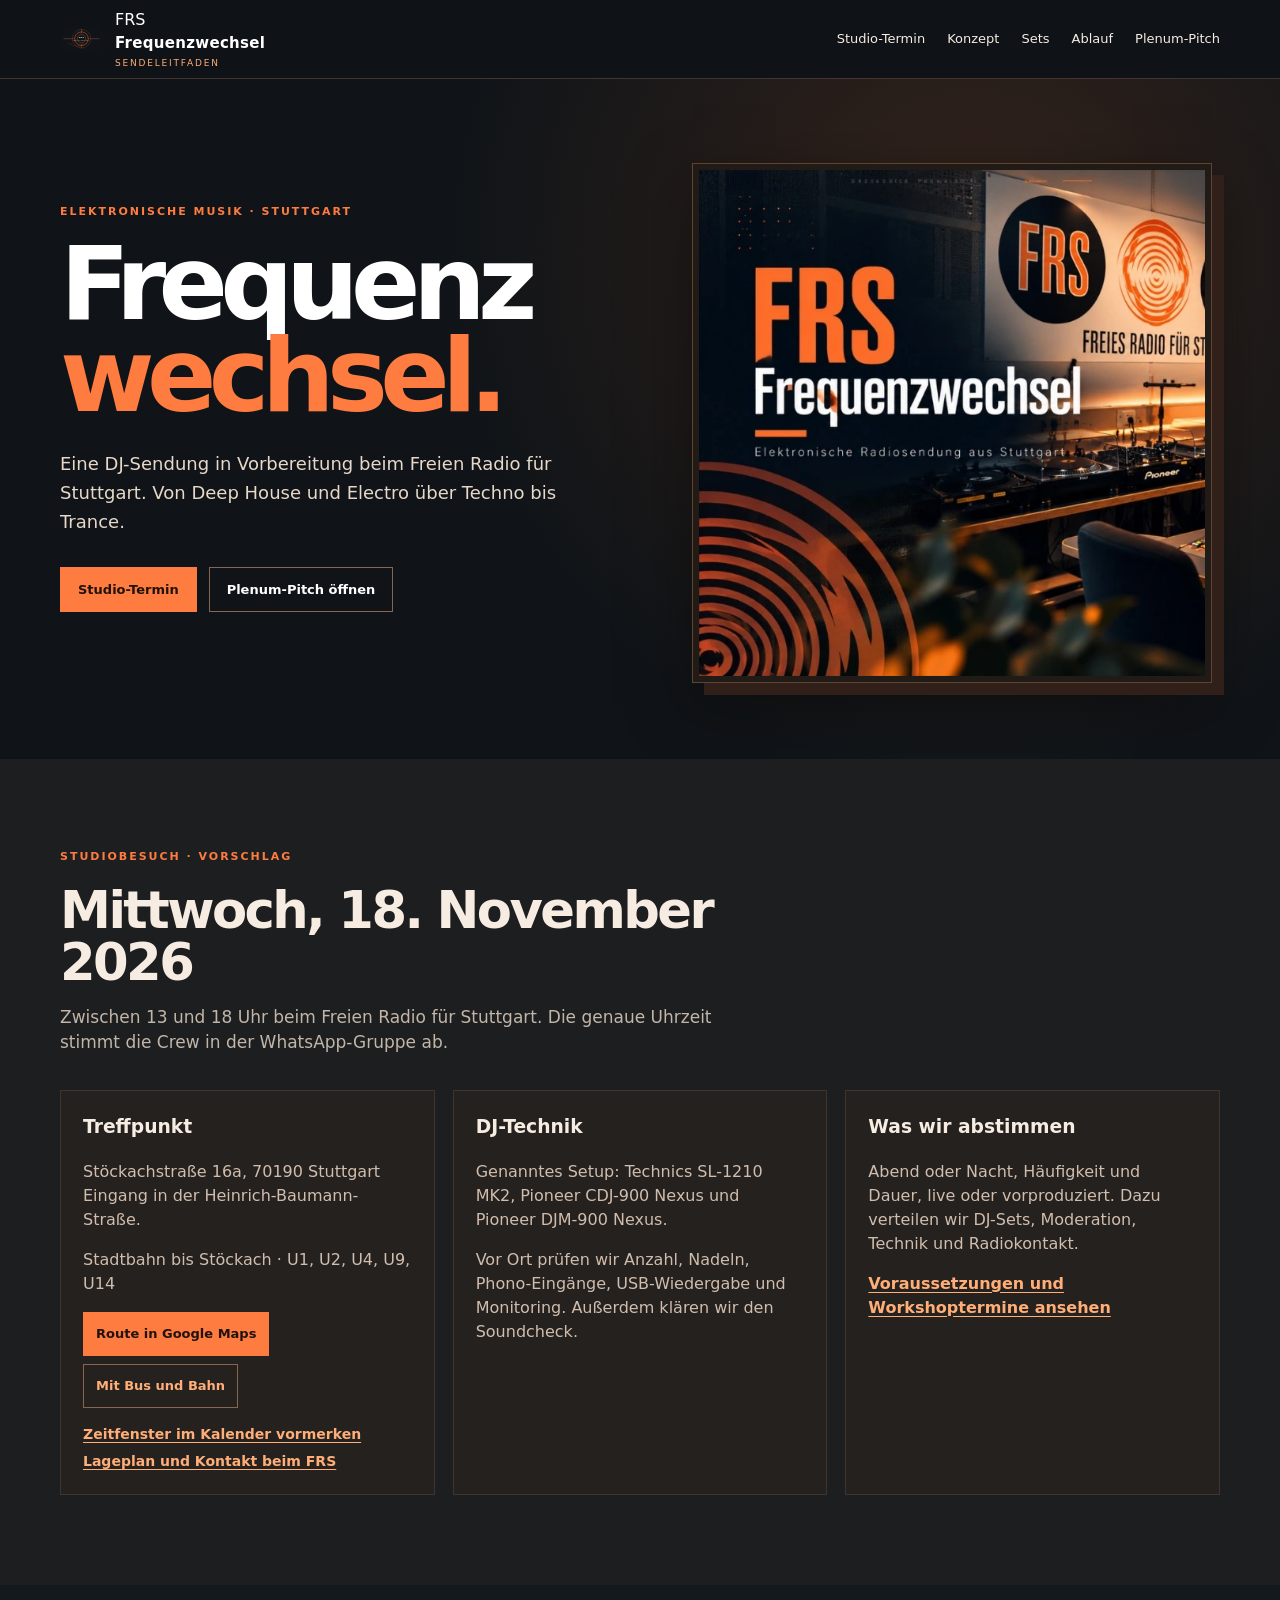
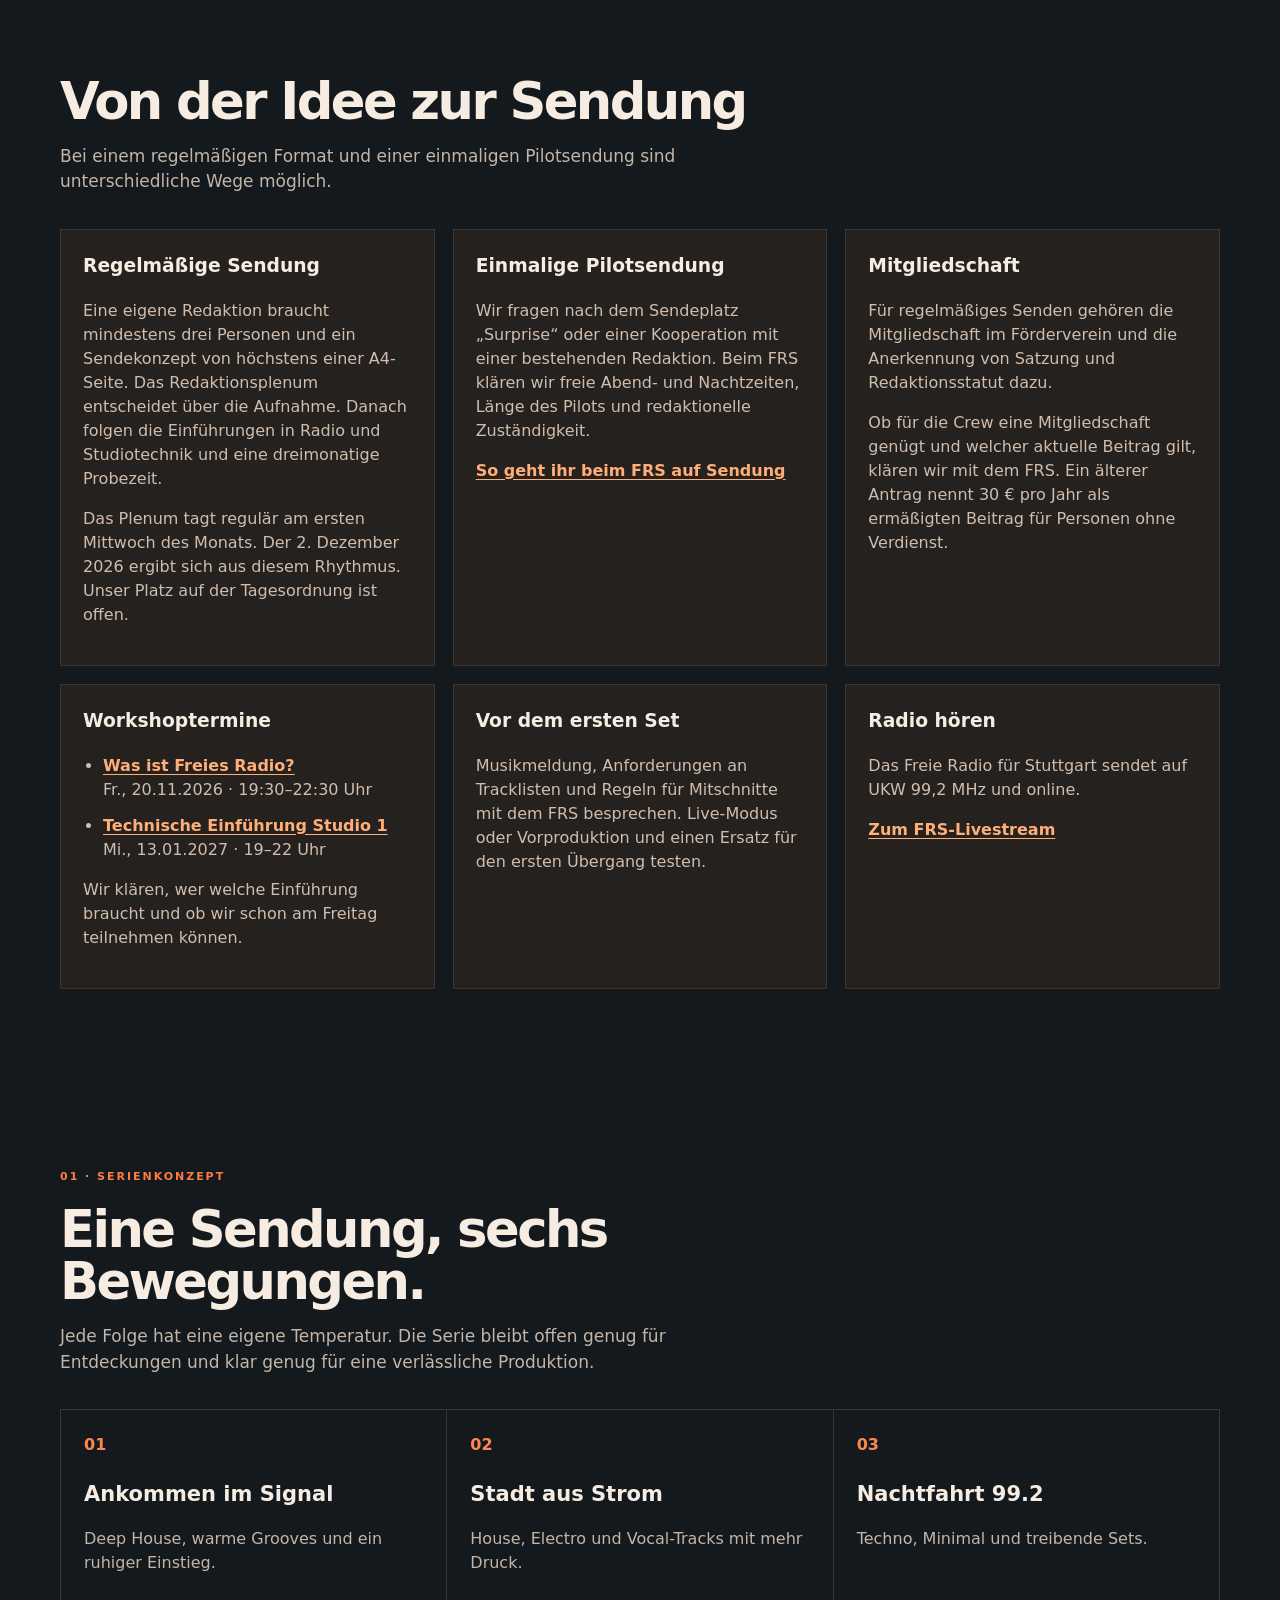
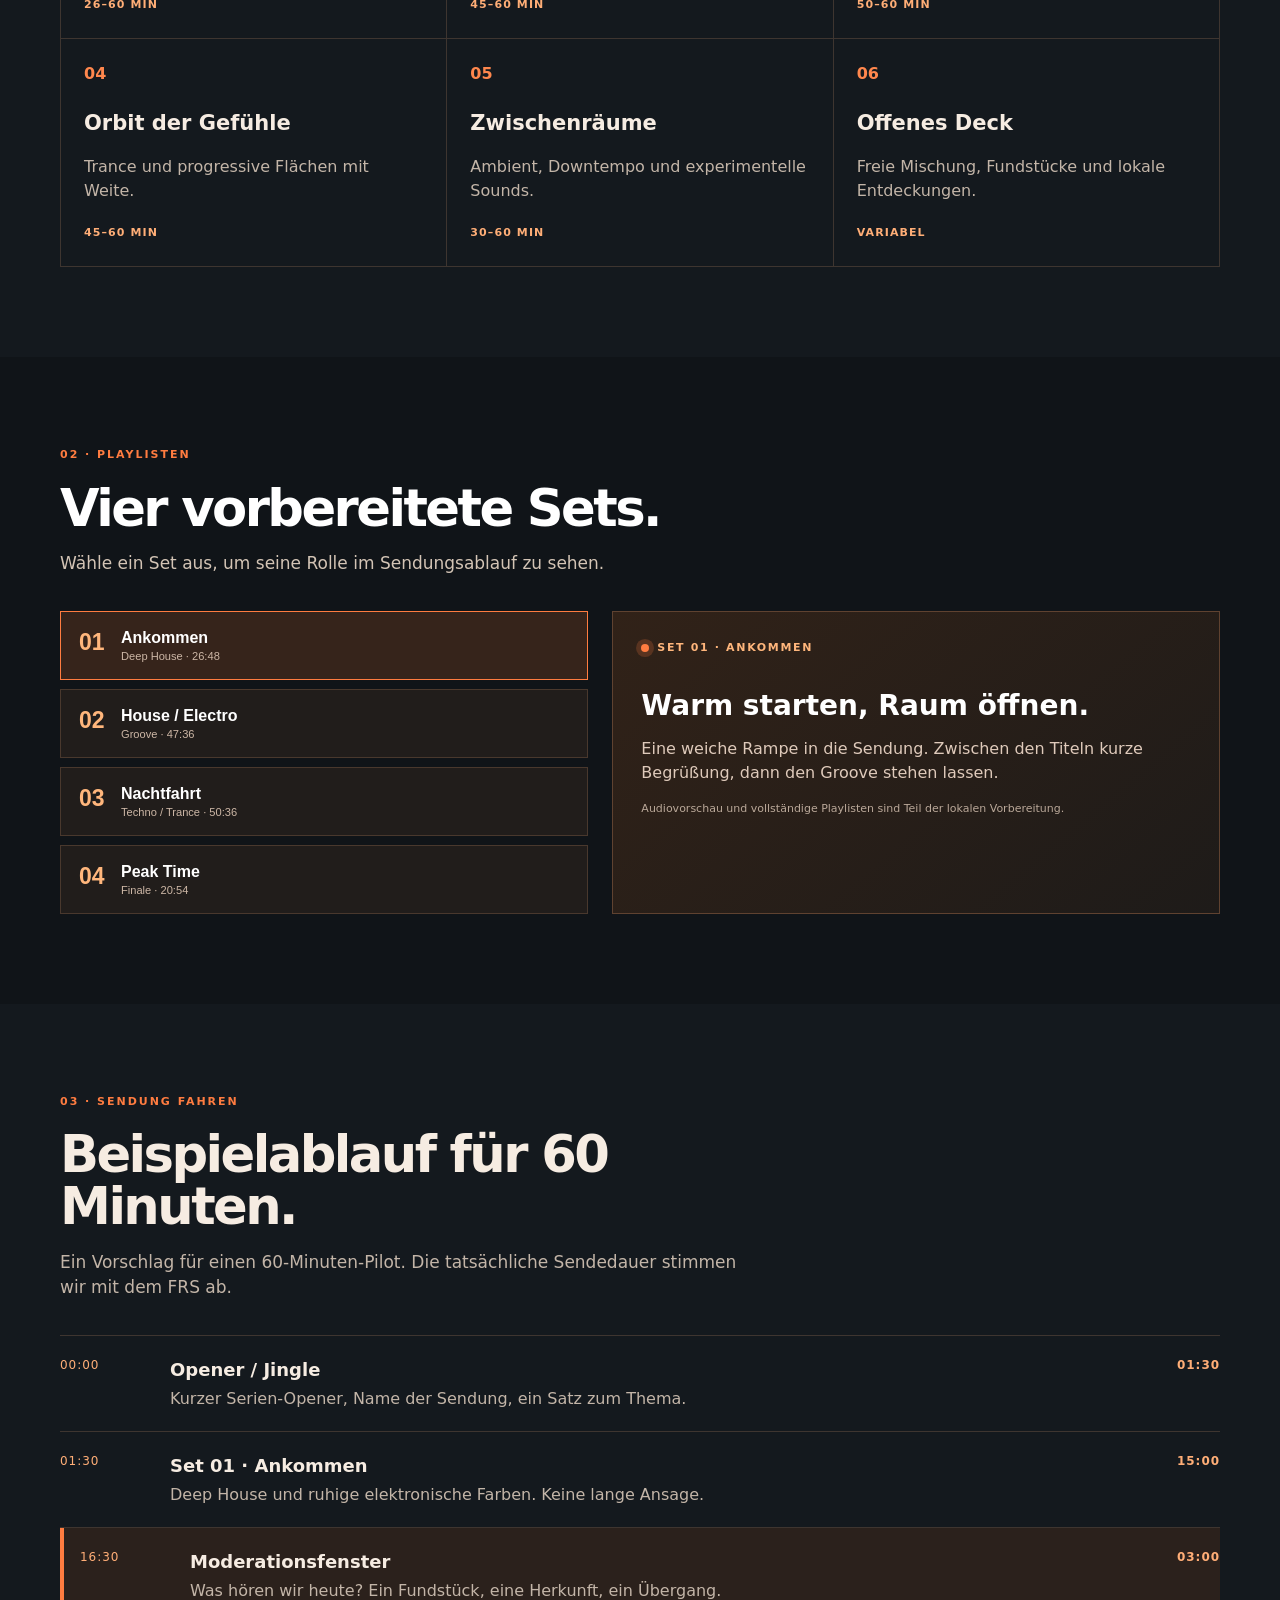
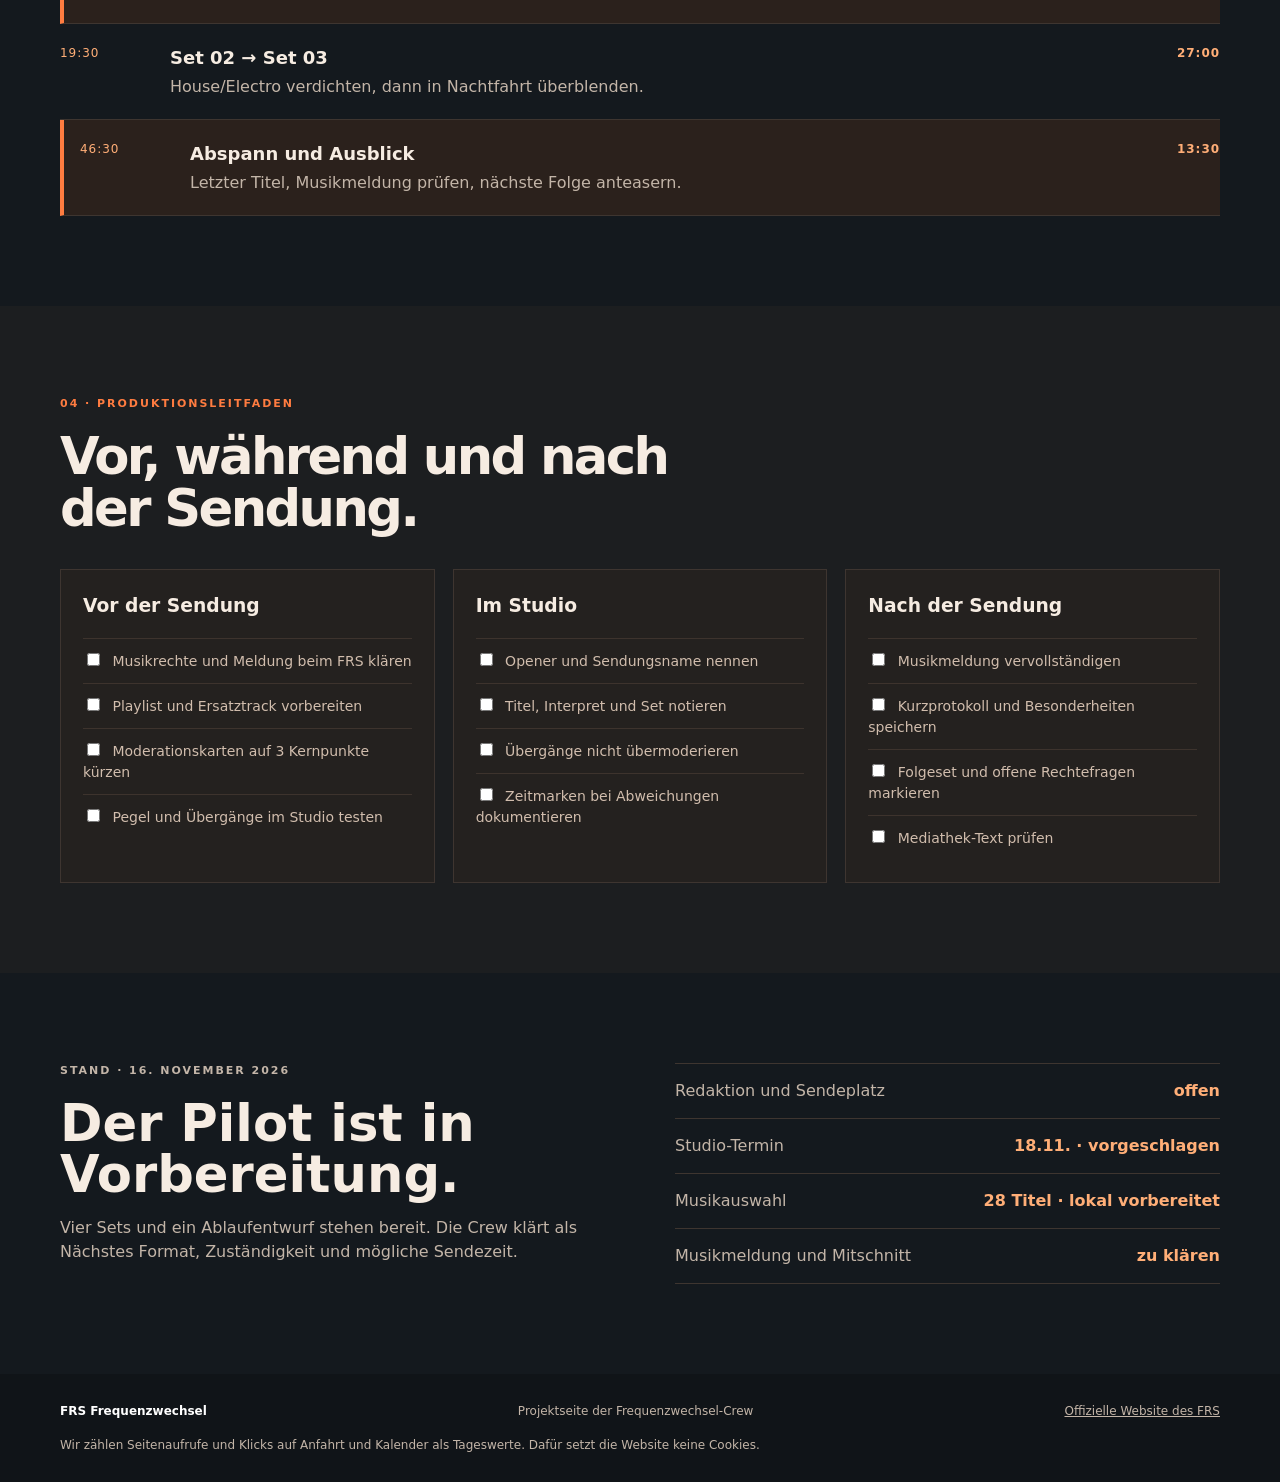
==== index.html @ fe0b6db8 "Add studio directions, calendar and aggregate reach measurement" ====
<!doctype html>
<html lang="de">
<head>
  <meta charset="utf-8"><meta name="viewport" content="width=device-width, initial-scale=1">
  <meta name="description" content="FRS Frequenzwechsel – Elektronische DJ-Sendung in Vorbereitung. Studio-Termin, Plenum-Pitch und Sendeleitfaden.">
  <meta property="og:type" content="website">
  <meta property="og:title" content="Frequenzwechsel · Elektronische Radiosendung aus Stuttgart">
  <meta property="og:description" content="Studiobesuch, DJ-Setup und Sendeidee beim Freien Radio für Stuttgart.">
  <meta property="og:image" content="https://donmassa84.github.io/frs-frequenzwechsel/assets/frequenzwechsel-cover.webp">
  <meta property="og:image:width" content="640">
  <meta property="og:image:height" content="640">
  <meta property="og:url" content="https://donmassa84.github.io/frs-frequenzwechsel/">
  <meta name="theme-color" content="#101418">
  <title>FRS Frequenzwechsel · Sendeleitfaden</title>
  <link rel="icon" href="assets/frequenzwechsel-mark.svg" type="image/svg+xml">
  <link rel="stylesheet" href="style.css">
</head>
<body>
<a class="skip" href="#main">Zum Inhalt springen</a>
<header class="top"><div class="shell nav"><a class="brand" href="#start"><img src="assets/frequenzwechsel-mark.svg" alt=""/><span>FRS <b>Frequenzwechsel</b><small>SENDELEITFADEN</small></span></a><button class="menu" aria-controls="links" aria-expanded="false">Menü ☰</button><nav id="links"><a href="#treffen">Studio-Termin</a><a href="#serie">Konzept</a><a href="#sets">Sets</a><a href="#ablauf">Ablauf</a><a href="plenum.html">Plenum-Pitch</a></nav></div></header>
<main id="main">
<section id="start" class="hero">
  <div class="shell hero-grid">
    <div>
      <p class="eyebrow">ELEKTRONISCHE MUSIK · STUTTGART</p>
      <h1>Frequenz<em>wechsel.</em></h1>
      <p class="lead">Eine DJ-Sendung in Vorbereitung beim Freien Radio für Stuttgart. Von Deep House und Electro über Techno bis Trance.</p>
      <div class="actions">
        <a class="button primary" href="#treffen">Studio-Termin</a>
        <a class="button" href="plenum.html">Plenum-Pitch öffnen</a>
      </div>
    </div>
    <div class="hero-art">
      <img src="assets/frequenzwechsel-cover.webp" width="640" height="640" fetchpriority="high" alt="Frequenzwechsel-Cover mit DJ-Pult im Radiostudio und orangefarbenen Schallplattenringen">
    </div>
  </div>
</section>

<section id="treffen" class="section tinted">
  <div class="shell">
    <div class="section-head">
      <p class="eyebrow">STUDIOBESUCH · VORSCHLAG</p>
      <h2>Mittwoch, 18. November 2026</h2>
      <p>Zwischen 13 und 18 Uhr beim Freien Radio für Stuttgart. Die genaue Uhrzeit stimmt die Crew in der WhatsApp-Gruppe ab.</p>
    </div>
    <div class="check-grid planning-grid">
      <article>
        <h3>Treffpunkt</h3>
        <p>Stöckachstraße 16a, 70190 Stuttgart<br>Eingang in der Heinrich-Baumann-Straße.</p>
        <p>Stadtbahn bis Stöckach · U1, U2, U4, U9, U14</p>
        <div class="route-actions">
          <a class="button" href="https://www.google.com/maps/dir/?api=1&amp;destination=Freies+Radio+f%C3%BCr+Stuttgart%2C+St%C3%B6ckachstra%C3%9Fe+16a%2C+70190+Stuttgart" rel="noreferrer" data-metric="maps_route">Route in Google Maps</a>
          <a class="button" href="https://www.google.com/maps/dir/?api=1&amp;destination=Freies+Radio+f%C3%BCr+Stuttgart%2C+St%C3%B6ckachstra%C3%9Fe+16a%2C+70190+Stuttgart&amp;travelmode=transit" rel="noreferrer" data-metric="maps_transit">Mit Bus und Bahn</a>
        </div>
        <ul class="visit-links">
          <li><a href="studiobesuch.ics" download data-metric="calendar">Zeitfenster im Kalender vormerken</a></li>
          <li><a href="https://www.freies-radio.de/kontakt">Lageplan und Kontakt beim FRS</a></li>
        </ul>
      </article>
      <article>
        <h3>DJ-Technik</h3>
        <p>Genanntes Setup: Technics SL-1210 MK2, Pioneer CDJ-900 Nexus und Pioneer DJM-900 Nexus.</p>
        <p>Vor Ort prüfen wir Anzahl, Nadeln, Phono-Eingänge, USB-Wiedergabe und Monitoring. Außerdem klären wir den Soundcheck.</p>
      </article>
      <article>
        <h3>Was wir abstimmen</h3>
        <p>Abend oder Nacht, Häufigkeit und Dauer, live oder vorproduziert. Dazu verteilen wir DJ-Sets, Moderation, Technik und Radiokontakt.</p>
        <a href="#radio">Voraussetzungen und Workshoptermine ansehen</a>
      </article>
    </div>
  </div>
</section>

<section id="radio" class="section">
  <div class="shell">
    <div class="section-head">
      <h2>Von der Idee zur Sendung</h2>
      <p>Bei einem regelmäßigen Format und einer einmaligen Pilotsendung sind unterschiedliche Wege möglich.</p>
    </div>
    <div class="check-grid planning-grid">
      <article>
        <h3>Regelmäßige Sendung</h3>
        <p>Eine eigene Redaktion braucht mindestens drei Personen und ein Sendekonzept von höchstens einer A4-Seite. Das Redaktionsplenum entscheidet über die Aufnahme. Danach folgen die Einführungen in Radio und Studiotechnik und eine dreimonatige Probezeit.</p>
        <p>Das Plenum tagt regulär am ersten Mittwoch des Monats. Der 2. Dezember 2026 ergibt sich aus diesem Rhythmus. Unser Platz auf der Tagesordnung ist offen.</p>
      </article>
      <article>
        <h3>Einmalige Pilotsendung</h3>
        <p>Wir fragen nach dem Sendeplatz „Surprise“ oder einer Kooperation mit einer bestehenden Redaktion. Beim FRS klären wir freie Abend- und Nachtzeiten, Länge des Pilots und redaktionelle Zuständigkeit.</p>
        <a href="https://www.freies-radio.de/auf-sendung-gehen">So geht ihr beim FRS auf Sendung</a>
      </article>
      <article>
        <h3>Mitgliedschaft</h3>
        <p>Für regelmäßiges Senden gehören die Mitgliedschaft im Förderverein und die Anerkennung von Satzung und Redaktionsstatut dazu.</p>
        <p>Ob für die Crew eine Mitgliedschaft genügt und welcher aktuelle Beitrag gilt, klären wir mit dem FRS. Ein älterer Antrag nennt 30 € pro Jahr als ermäßigten Beitrag für Personen ohne Verdienst.</p>
      </article>
    </div>
    <div class="check-grid planning-grid">
      <article>
        <h3>Workshoptermine</h3>
        <ul class="workshop-list">
          <li><a href="https://www.bz-bm.de/seminare/7249/">Was ist Freies Radio?</a><br>Fr., 20.11.2026 · 19:30–22:30 Uhr</li>
          <li><a href="https://www.bz-bm.de/seminare/7250/">Technische Einführung Studio 1</a><br>Mi., 13.01.2027 · 19–22 Uhr</li>
        </ul>
        <p>Wir klären, wer welche Einführung braucht und ob wir schon am Freitag teilnehmen können.</p>
      </article>
      <article>
        <h3>Vor dem ersten Set</h3>
        <p>Musikmeldung, Anforderungen an Tracklisten und Regeln für Mitschnitte mit dem FRS besprechen. Live-Modus oder Vorproduktion und einen Ersatz für den ersten Übergang testen.</p>
      </article>
      <article>
        <h3>Radio hören</h3>
        <p>Das Freie Radio für Stuttgart sendet auf UKW 99,2 MHz und online.</p>
        <a href="https://www.freies-radio.de/empfang">Zum FRS-Livestream</a>
      </article>
    </div>
  </div>
</section>

<section id="serie" class="section"><div class="shell"><div class="section-head"><p class="eyebrow">01 · SERIENKONZEPT</p><h2>Eine Sendung, sechs Bewegungen.</h2><p>Jede Folge hat eine eigene Temperatur. Die Serie bleibt offen genug für Entdeckungen und klar genug für eine verlässliche Produktion.</p></div><div class="episode-grid"><article><span>01</span><h3>Ankommen im Signal</h3><p>Deep House, warme Grooves und ein ruhiger Einstieg.</p><b>26–60 min</b></article><article><span>02</span><h3>Stadt aus Strom</h3><p>House, Electro und Vocal-Tracks mit mehr Druck.</p><b>45–60 min</b></article><article><span>03</span><h3>Nachtfahrt 99.2</h3><p>Techno, Minimal und treibende Sets.</p><b>50–60 min</b></article><article><span>04</span><h3>Orbit der Gefühle</h3><p>Trance und progressive Flächen mit Weite.</p><b>45–60 min</b></article><article><span>05</span><h3>Zwischenräume</h3><p>Ambient, Downtempo und experimentelle Sounds.</p><b>30–60 min</b></article><article><span>06</span><h3>Offenes Deck</h3><p>Freie Mischung, Fundstücke und lokale Entdeckungen.</p><b>variabel</b></article></div></div></section>
<section id="sets" class="section dark"><div class="shell"><div class="section-head"><p class="eyebrow">02 · PLAYLISTEN</p><h2>Vier vorbereitete Sets.</h2><p>Wähle ein Set aus, um seine Rolle im Sendungsablauf zu sehen.</p></div><div class="set-layout"><div class="set-list"><button class="set active" aria-pressed="true" data-set="set_01_ankommen.m3u"><span>01</span><strong>Ankommen</strong><small>Deep House · 26:48</small></button><button class="set" aria-pressed="false" data-set="set_02_house_electro.m3u"><span>02</span><strong>House / Electro</strong><small>Groove · 47:36</small></button><button class="set" aria-pressed="false" data-set="set_03_nachtfahrt.m3u"><span>03</span><strong>Nachtfahrt</strong><small>Techno / Trance · 50:36</small></button><button class="set" aria-pressed="false" data-set="set_04_peak_time.m3u"><span>04</span><strong>Peak Time</strong><small>Finale · 20:54</small></button></div><div class="player-card" aria-live="polite"><div class="now"><span class="pulse"></span><span id="set-label">SET 01 · ANKOMMEN</span></div><h3 id="player-title">Warm starten, Raum öffnen.</h3><p id="player-copy">Eine weiche Rampe in die Sendung. Zwischen den Titeln kurze Begrüßung, dann den Groove stehen lassen.</p><audio id="player" hidden controls preload="none" aria-label="Lokaler FRS Frequenzwechsel Audioplayer"></audio><p class="player-note">Audiovorschau und vollständige Playlisten sind Teil der lokalen Vorbereitung.</p></div></div></div></section>
<section id="ablauf" class="section"><div class="shell"><div class="section-head"><p class="eyebrow">03 · SENDUNG FAHREN</p><h2>Beispielablauf für 60 Minuten.</h2><p>Ein Vorschlag für einen 60-Minuten-Pilot. Die tatsächliche Sendedauer stimmen wir mit dem FRS ab.</p></div><div class="rundown"><div class="run-row"><span>00:00</span><div><b>Opener / Jingle</b><p>Kurzer Serien-Opener, Name der Sendung, ein Satz zum Thema.</p></div><strong>01:30</strong></div><div class="run-row"><span>01:30</span><div><b>Set 01 · Ankommen</b><p>Deep House und ruhige elektronische Farben. Keine lange Ansage.</p></div><strong>15:00</strong></div><div class="run-row accent"><span>16:30</span><div><b>Moderationsfenster</b><p>Was hören wir heute? Ein Fundstück, eine Herkunft, ein Übergang.</p></div><strong>03:00</strong></div><div class="run-row"><span>19:30</span><div><b>Set 02 → Set 03</b><p>House/Electro verdichten, dann in Nachtfahrt überblenden.</p></div><strong>27:00</strong></div><div class="run-row accent"><span>46:30</span><div><b>Abspann und Ausblick</b><p>Letzter Titel, Musikmeldung prüfen, nächste Folge anteasern.</p></div><strong>13:30</strong></div></div></div></section>
<section id="produktion" class="section tinted"><div class="shell"><div class="section-head"><p class="eyebrow">04 · PRODUKTIONSLEITFADEN</p><h2>Vor, während und nach der Sendung.</h2></div><div class="check-grid"><article><h3>Vor der Sendung</h3><label><input type="checkbox"> Musikrechte und Meldung beim FRS klären</label><label><input type="checkbox"> Playlist und Ersatztrack vorbereiten</label><label><input type="checkbox"> Moderationskarten auf 3 Kernpunkte kürzen</label><label><input type="checkbox"> Pegel und Übergänge im Studio testen</label></article><article><h3>Im Studio</h3><label><input type="checkbox"> Opener und Sendungsname nennen</label><label><input type="checkbox"> Titel, Interpret und Set notieren</label><label><input type="checkbox"> Übergänge nicht übermoderieren</label><label><input type="checkbox"> Zeitmarken bei Abweichungen dokumentieren</label></article><article><h3>Nach der Sendung</h3><label><input type="checkbox"> Musikmeldung vervollständigen</label><label><input type="checkbox"> Kurzprotokoll und Besonderheiten speichern</label><label><input type="checkbox"> Folgeset und offene Rechtefragen markieren</label><label><input type="checkbox"> Mediathek-Text prüfen</label></article></div></div></section>
<section id="status" class="section">
  <div class="shell status">
    <div><p class="eyebrow">STAND · 16. NOVEMBER 2026</p><h2>Der Pilot ist in Vorbereitung.</h2><p>Vier Sets und ein Ablaufentwurf stehen bereit. Die Crew klärt als Nächstes Format, Zuständigkeit und mögliche Sendezeit.</p></div>
    <dl>
      <div><dt>Redaktion und Sendeplatz</dt><dd>offen</dd></div>
      <div><dt>Studio-Termin</dt><dd>18.11. · vorgeschlagen</dd></div>
      <div><dt>Musikauswahl</dt><dd>28 Titel · lokal vorbereitet</dd></div>
      <div><dt>Musikmeldung und Mitschnitt</dt><dd>zu klären</dd></div>
    </dl>
  </div>
</section>
</main><footer><div class="shell"><strong>FRS Frequenzwechsel</strong><span>Projektseite der Frequenzwechsel-Crew</span><span><a href="https://www.freies-radio.de/">Offizielle Website des FRS</a></span></div><div class="shell reach-note"><p>Wir zählen Seitenaufrufe und Klicks auf Anfahrt und Kalender als Tageswerte. Dafür setzt die Website keine Cookies.</p></div></footer>
<script src="app.js"></script>
<script src="metrics.js" data-view="view_home" defer></script>
</body></html>
---- style.css ----
:root{--ink:#f6ece2;--paper:#14191e;--black:#101418;--card:#24211f;--muted:#c3b5a8;--orange:#ff7c40;--gold:#ffb67c;--ember:#ff874d;--copper:#ffae77;--line:#3e3530;font-family:Inter,ui-sans-serif,system-ui,-apple-system,"Segoe UI",sans-serif;color:var(--ink);background:var(--paper)}*{box-sizing:border-box}html{scroll-behavior:smooth}body{margin:0;background:var(--paper);line-height:1.5}.shell{width:min(1160px,calc(100% - 40px));margin:auto}.skip{position:absolute;left:-9999px}.skip:focus{left:12px;top:12px;background:var(--gold);color:var(--black);padding:8px;z-index:10}.top{position:sticky;top:0;z-index:5;background:rgba(16,20,24,.97);border-bottom:1px solid #41352d;color:#fff}.nav{height:78px;display:flex;align-items:center;justify-content:space-between;gap:22px}.brand{display:flex;align-items:center;gap:12px;color:#fff;text-decoration:none}.brand img{width:43px;height:43px;border-radius:50%}.brand b{display:block;font-size:15px;letter-spacing:.02em}.brand small{display:block;color:#ffae77;font-size:9px;letter-spacing:.2em;margin-top:2px}.nav nav{display:flex;gap:22px}.nav nav a{color:#f6ece2;text-decoration:none;font-size:13px}.nav nav a:hover{color:var(--gold)}.menu{display:none;background:none;color:#fff;border:1px solid #7b5b48;padding:8px}.hero{background:radial-gradient(circle at 76% 25%,#34231b 0,#101418 48%,#101418 100%);color:#fff;padding:84px 0 76px;overflow:hidden}.hero-grid{display:grid;grid-template-columns:1fr minmax(0, .95fr);gap:clamp(32px, 6vw, 76px);align-items:center}.eyebrow{font-size:11px;letter-spacing:.18em;font-weight:750;color:var(--orange);margin:0 0 18px}.hero h1{font-size:clamp(3.1rem,8vw,7rem);line-height:.9;letter-spacing:-.075em;margin:0 0 28px}.hero h1 em{display:block;font-style:normal;color:var(--orange)}.lead{font-size:18px;line-height:1.6;color:#e7d8c9;max-width:580px}.actions{display:flex;gap:12px;flex-wrap:wrap;margin:30px 0}.button{display:inline-block;padding:12px 17px;border:1px solid #876550;color:#fff;text-decoration:none;font-weight:700;font-size:13px}.button.primary{background:var(--orange);border-color:var(--orange);color:#21120b}.button:hover{border-color:var(--gold)}.signal-line{display:flex;align-items:center;gap:5px;margin-top:40px}.signal-line span{display:block;width:5px;border-radius:4px;background:var(--ember)}.signal-line span:nth-child(1){height:10px}.signal-line span:nth-child(2){height:22px}.signal-line span:nth-child(3){height:42px;background:var(--gold)}.signal-line span:nth-child(4){height:26px}.signal-line span:nth-child(5){height:14px}.hero-art{width:min(100%, 520px);background:#211b18;border:1px solid #62432e;padding:6px;box-shadow:12px 12px 0 #302019,0 22px 55px #09070580}.hero-art img{display:block;width:100%;height:auto}.art-caption{display:flex;justify-content:space-between;gap:12px;padding:14px 4px 0;color:#e8c5ad;font-size:11px}.art-caption strong{color:var(--gold);letter-spacing:.12em}.section{padding:90px 0}.section.dark{background:var(--black);color:#fff}.section.tinted{background:#1c1e20}.section-head{max-width:700px;margin-bottom:34px}.section-head h2{font-size:clamp(2rem,4vw,3.8rem);line-height:1.02;letter-spacing:-.05em;margin:0 0 15px}.section-head>p:last-child{color:var(--muted);font-size:17px}.dark .section-head>p:last-child{color:#d3c4b5}.episode-grid{display:grid;grid-template-columns:repeat(3,1fr);gap:1px;background:var(--line);border:1px solid var(--line)}.episode-grid article{background:var(--paper);padding:23px;min-height:190px}.episode-grid span{color:var(--ember);font-weight:800}.episode-grid h3{font-size:21px;margin:22px 0 8px}.episode-grid p{color:var(--muted);min-height:48px}.episode-grid b{font-size:11px;color:var(--copper);letter-spacing:.1em;text-transform:uppercase}.set-layout{display:grid;grid-template-columns:1fr 1.15fr;gap:24px}.set-list{display:grid;gap:9px}.set{display:grid;grid-template-columns:42px 1fr;grid-template-rows:auto auto;text-align:left;background:#211d1b;color:#fff;border:1px solid #49382d;padding:17px 18px;cursor:pointer}.set span{grid-row:1/3;font-size:23px;color:var(--gold);font-weight:800}.set strong{font-size:16px}.set small{color:#cdb7a6;margin-top:3px}.set:hover,.set.active{border-color:var(--orange);background:#36241b}.player-card{border:1px solid #5f4230;background:linear-gradient(140deg,#312218,#1e1b19);padding:28px;min-height:290px}.now{display:flex;align-items:center;gap:8px;color:var(--gold);font-size:11px;letter-spacing:.15em;font-weight:800}.pulse{width:8px;height:8px;border-radius:50%;background:var(--orange);box-shadow:0 0 0 5px #ff7c4033}.player-card h3{font-size:28px;line-height:1.08;margin:35px 0 10px}.player-card p{color:#dfcabb}.player-card audio{width:100%;margin:18px 0 5px}.player-note{font-size:11px!important;color:#baa899!important}.rundown{border-top:1px solid var(--line)}.run-row{display:grid;grid-template-columns:90px 1fr 80px;gap:20px;padding:20px 0;border-bottom:1px solid var(--line);align-items:start}.run-row>span,.run-row>strong{color:var(--copper);font-size:12px;letter-spacing:.08em}.run-row>strong{text-align:right}.run-row b{font-size:18px}.run-row p{margin:4px 0 0;color:var(--muted)}.run-row.accent{border-left:4px solid var(--orange);padding-left:16px;background:#2b211c}.check-grid{display:grid;grid-template-columns:repeat(3,1fr);gap:18px}.check-grid article{background:var(--card);border:1px solid var(--line);padding:22px}.check-grid h3{margin-top:0}.check-grid label{display:block;padding:11px 0;border-top:1px solid #3d332d;color:#d1bdad;font-size:14px}.check-grid input{accent-color:var(--ember);margin-right:8px}.status{display:grid;grid-template-columns:1fr 1fr;gap:70px}.status h2{font-size:clamp(2rem,4vw,3.5rem);line-height:1;margin:0 0 15px}.status p{color:var(--muted);max-width:560px}.status dl{margin:0;border-top:1px solid var(--line)}.status dl div{display:flex;justify-content:space-between;padding:15px 0;border-bottom:1px solid var(--line)}.status dt{color:var(--muted)}.status dd{margin:0;color:var(--copper);font-weight:750}footer{background:#101418;color:#c3b5a8;padding:28px 0;font-size:12px}footer .shell{display:flex;flex-wrap:wrap;gap:24px;justify-content:space-between}footer strong{color:#fff}@media(max-width:800px){.nav nav{display:none}.menu{display:block}.nav nav.open{display:flex;position:absolute;left:20px;right:20px;top:78px;background:#101418;padding:18px;flex-direction:column}.hero-grid,.set-layout,.status{grid-template-columns:1fr;gap:38px}.episode-grid,.check-grid{grid-template-columns:1fr 1fr}.hero{padding-top:58px}.hero-art{max-width:600px}.section{padding:62px 0}}@media(max-width:520px){.shell{width:min(100% - 28px,1160px)}.episode-grid,.check-grid{grid-template-columns:1fr}.run-row{grid-template-columns:62px 1fr 50px;gap:10px}.hero h1{font-size:clamp(3.1rem,12.5vw,4.2rem)}.art-caption{display:block}.art-caption span{display:block;margin-top:5px}}

section[id]{scroll-margin-top:78px}
.planning-grid + .planning-grid{margin-top:18px}
.planning-grid p,.workshop-list{color:#d1bdad}
.planning-grid a{color:var(--copper);font-weight:700;text-underline-offset:.2em}
.workshop-list{display:grid;gap:12px;padding-left:20px}
footer a{color:inherit}
.set:focus-visible,.menu:focus-visible,a:focus-visible{outline:2px solid var(--orange);outline-offset:3px}

.route-actions{display:flex;flex-wrap:wrap;gap:8px;margin:16px 0}
.route-actions .button{display:inline-flex;align-items:center;min-height:44px;padding:9px 12px;text-decoration:none}
.route-actions .button:first-child{background:var(--orange);border-color:var(--orange);color:#21120b}
.route-actions .button:hover{text-decoration:underline}
.visit-links{display:grid;gap:6px;margin:14px 0 0;padding:0;list-style:none;font-size:.875rem}
.reach-note p{margin:16px 0 0;color:var(--muted)}
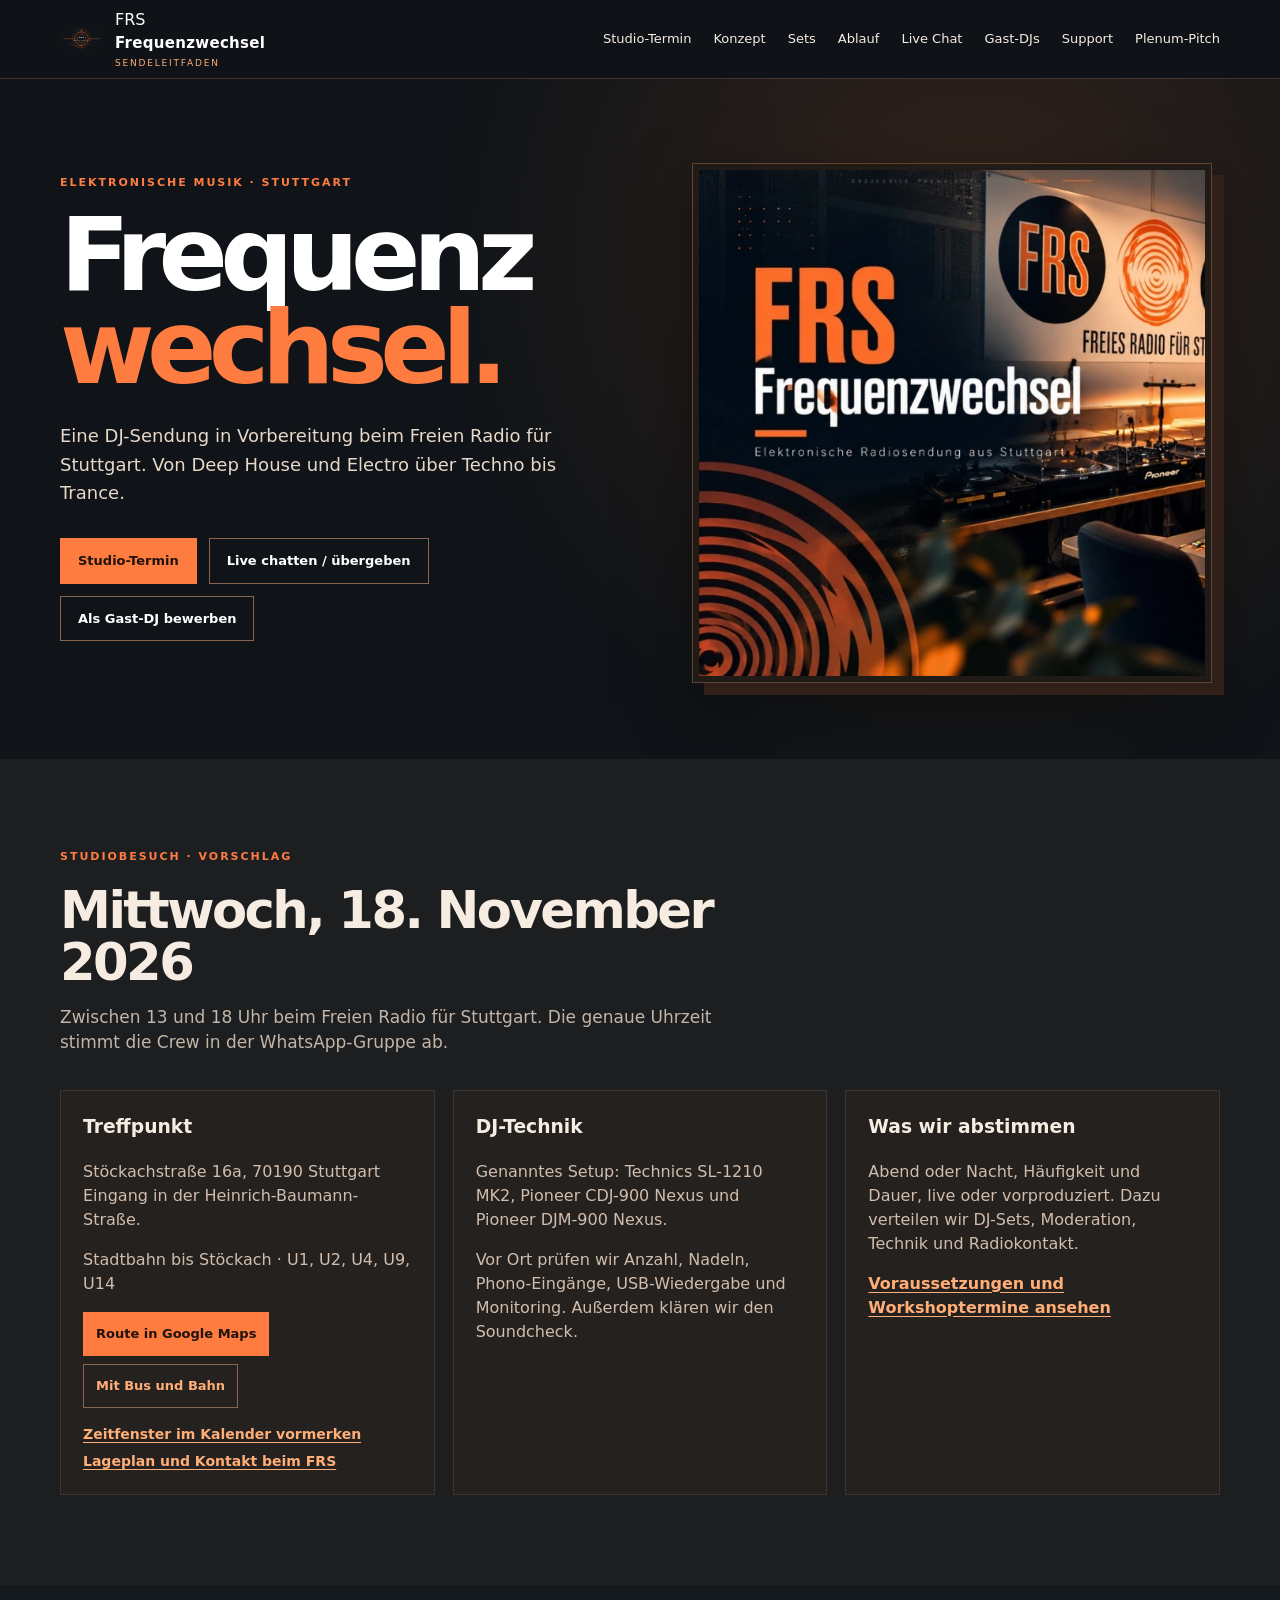
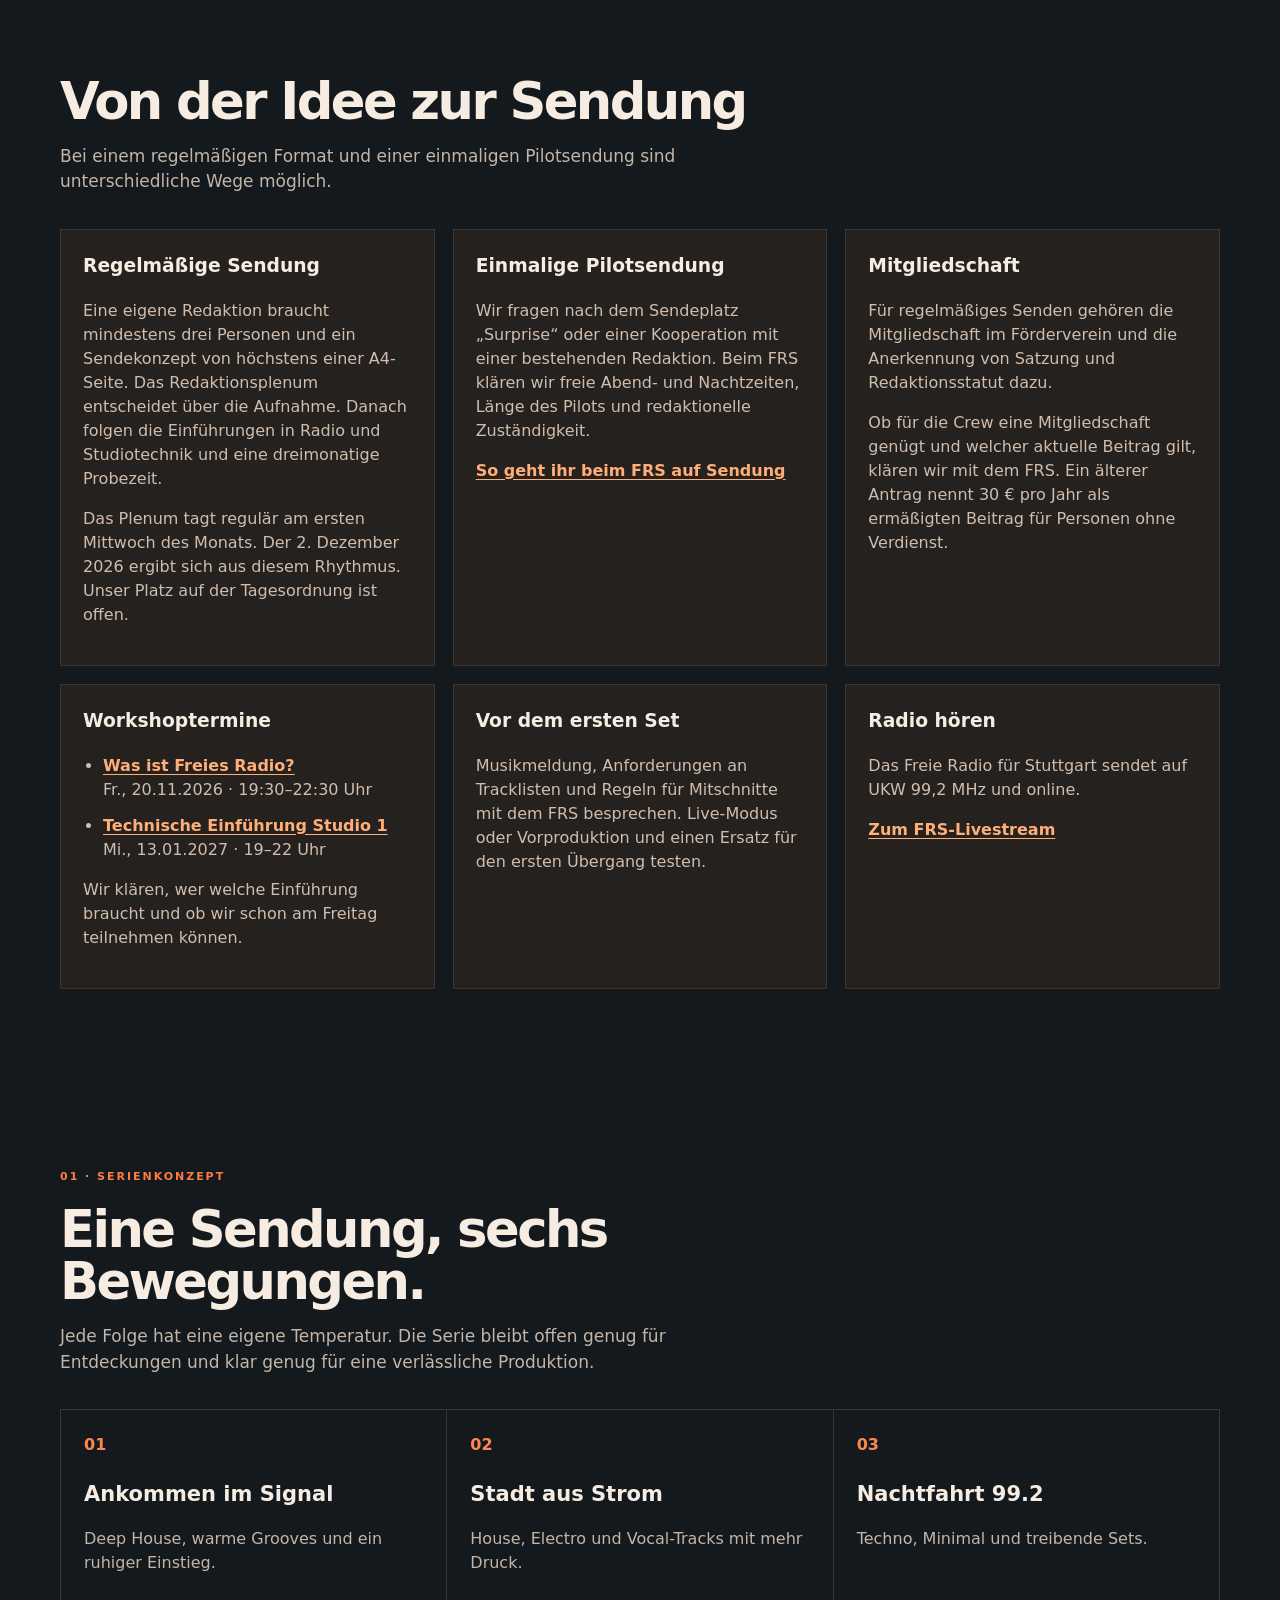
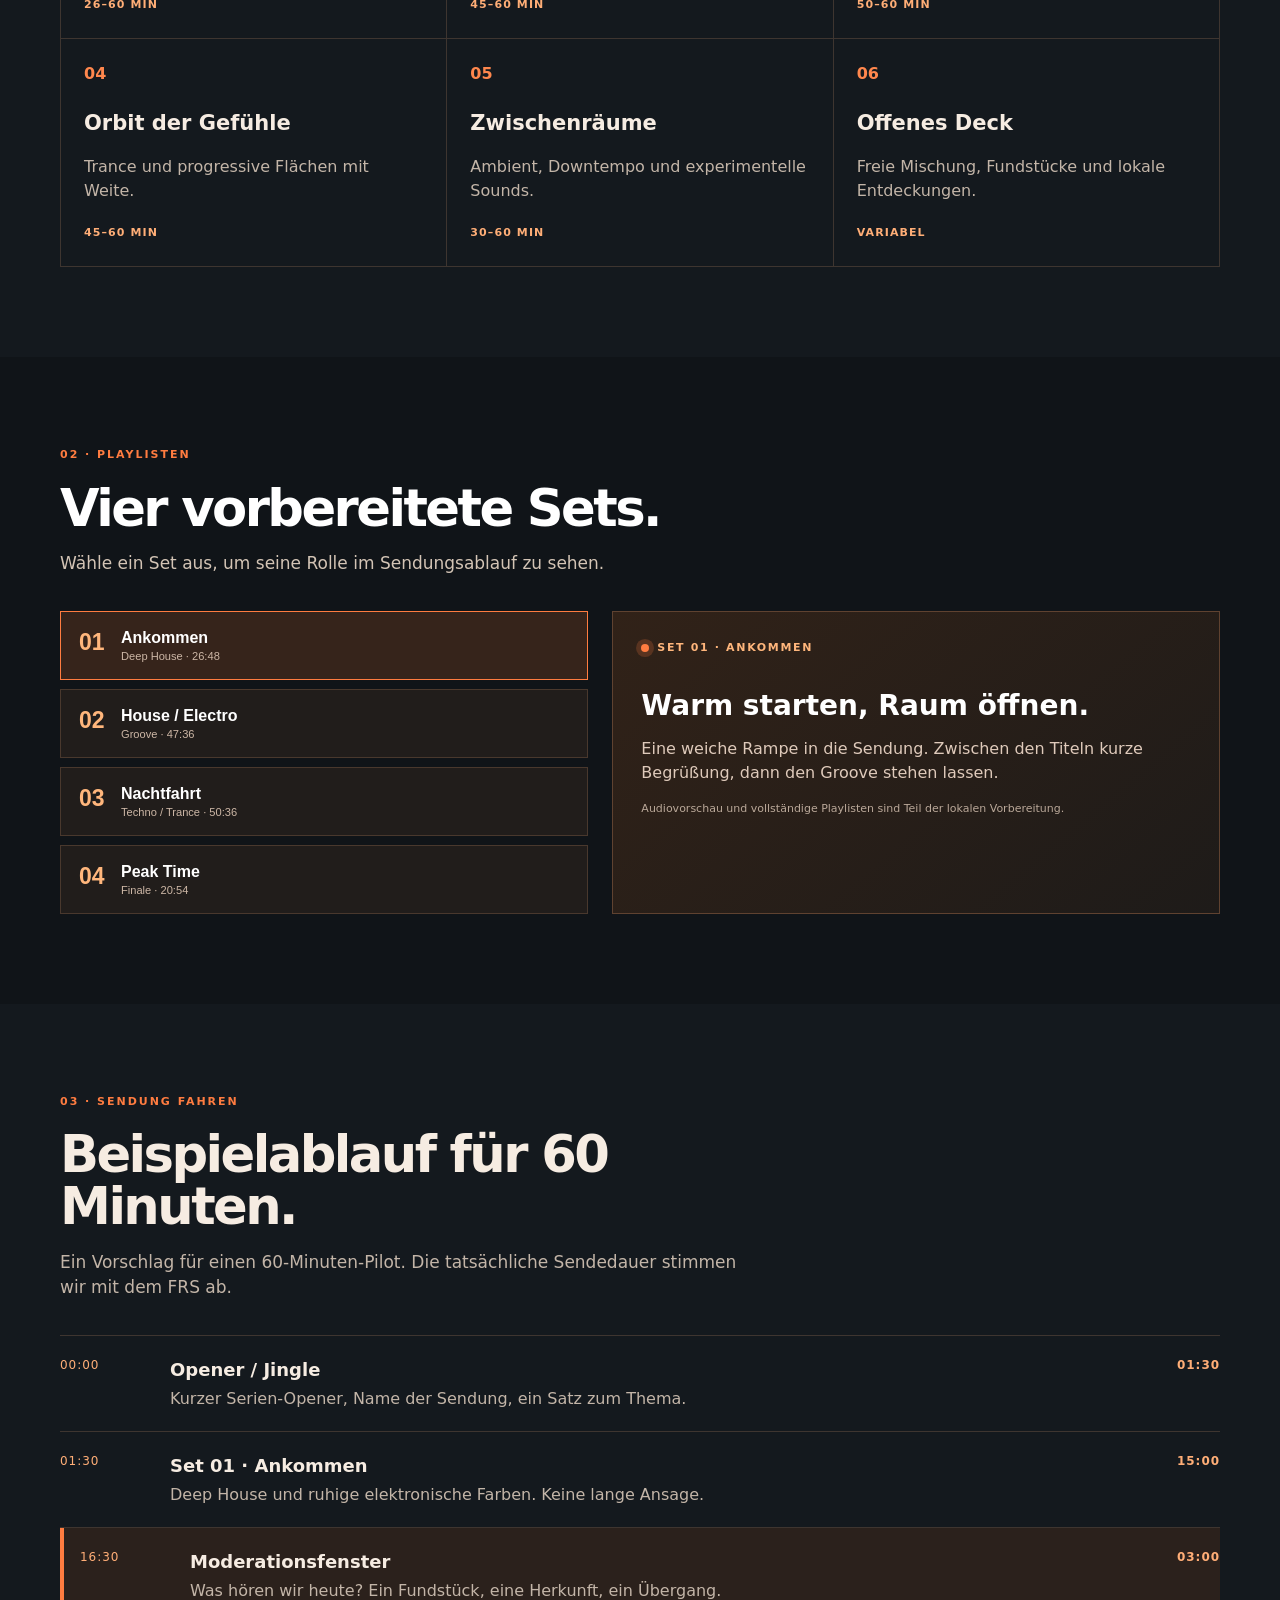
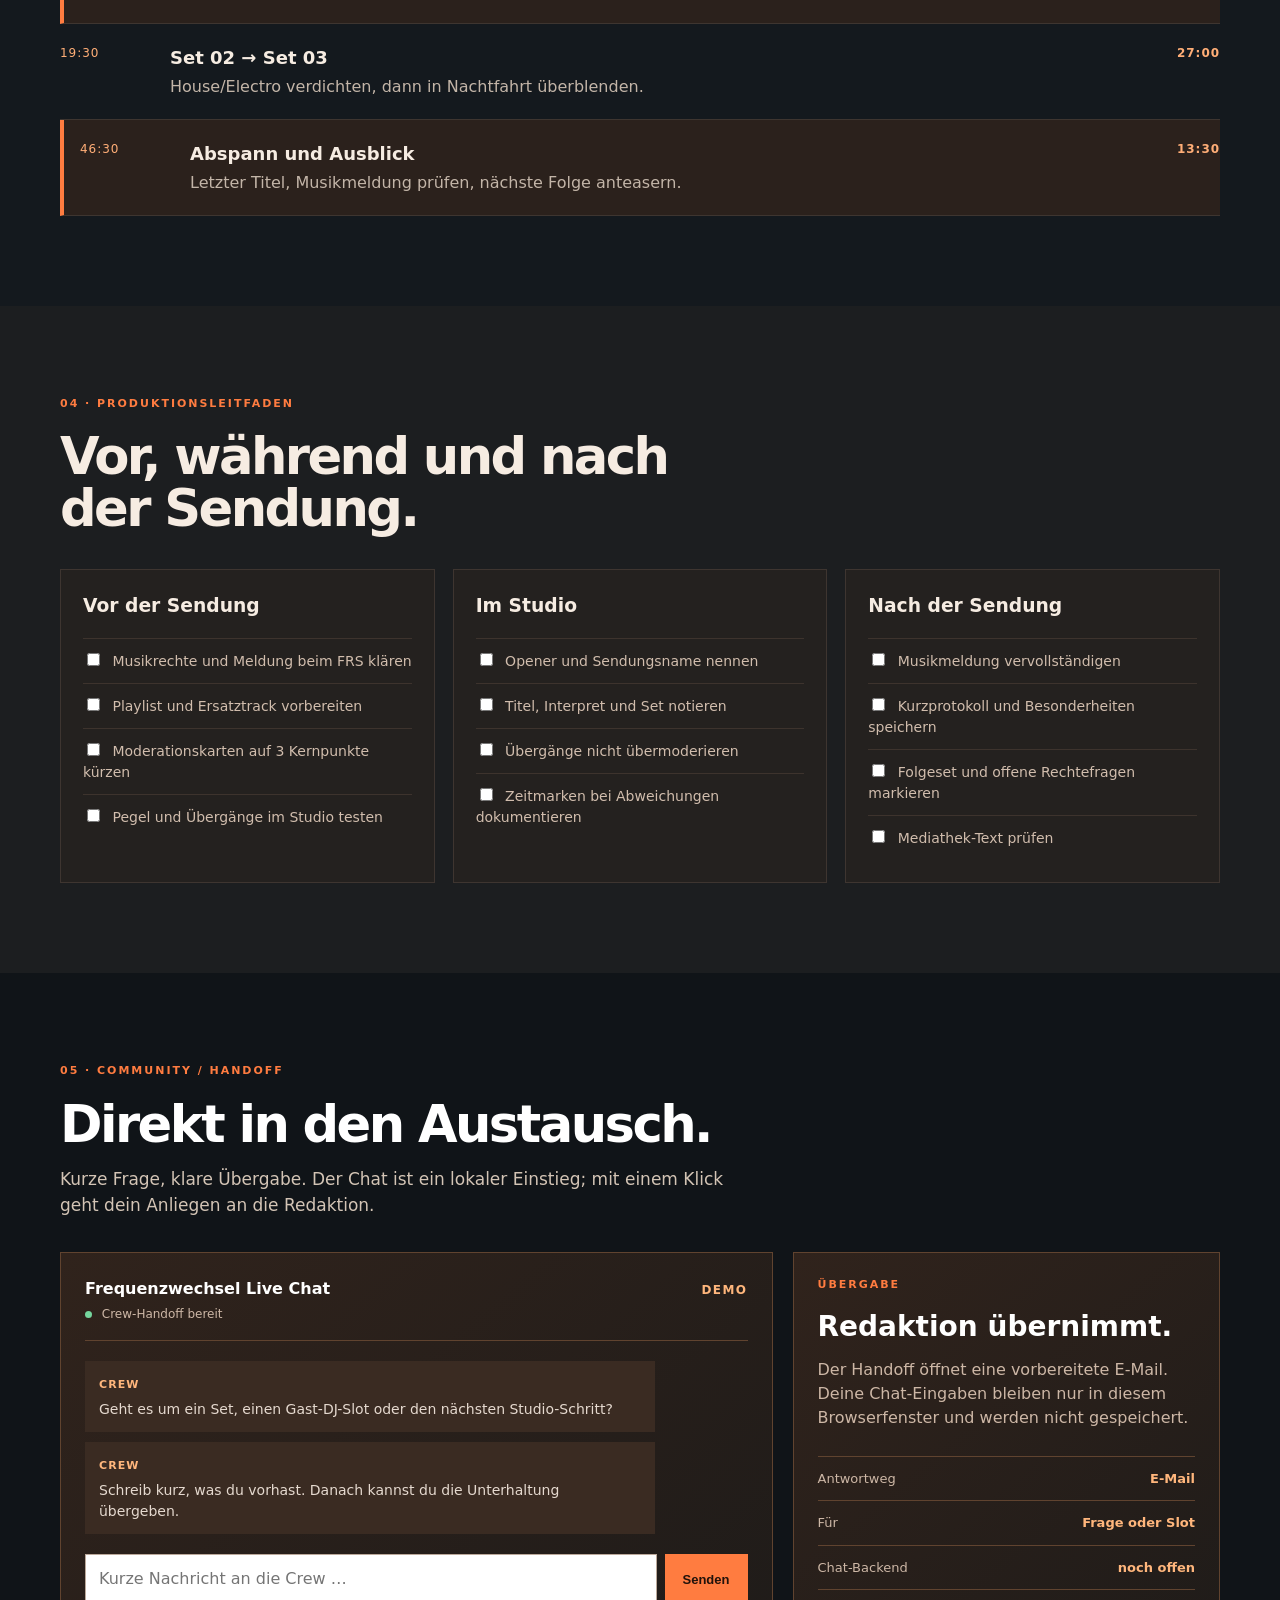
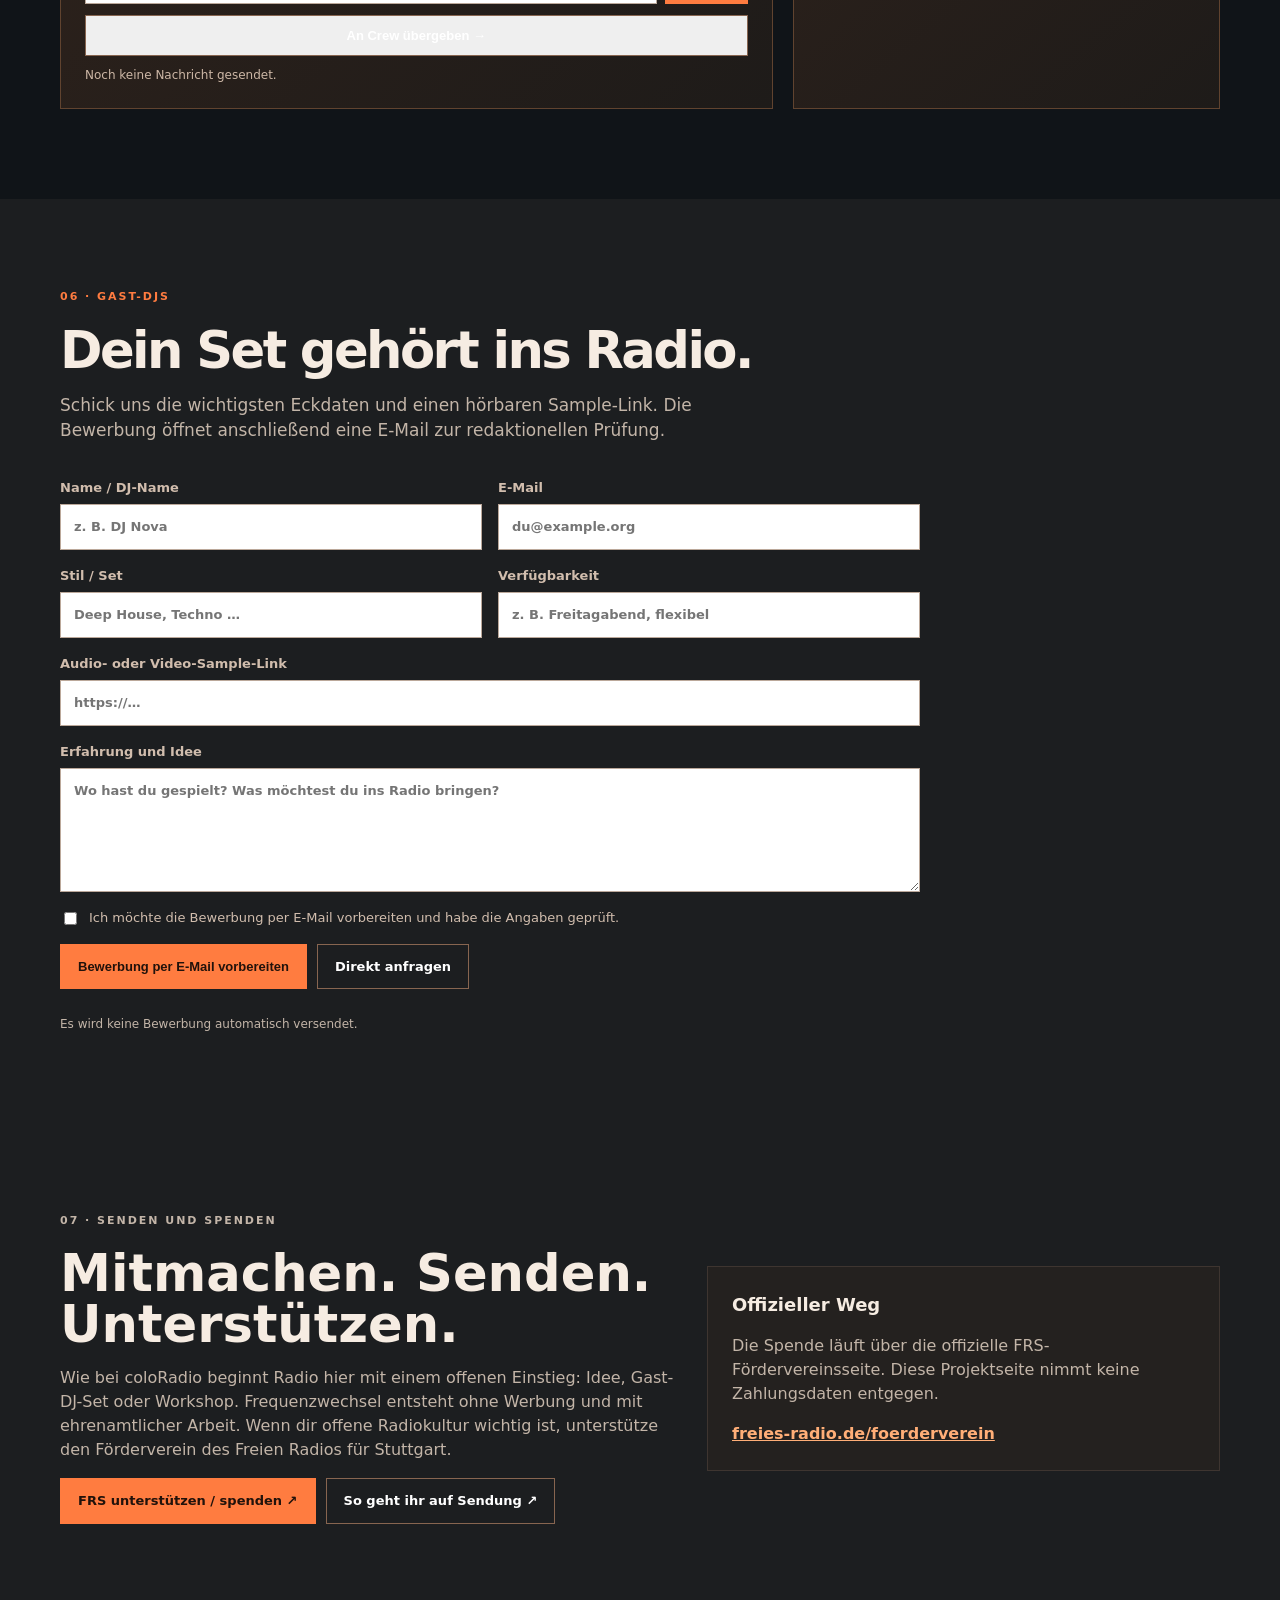
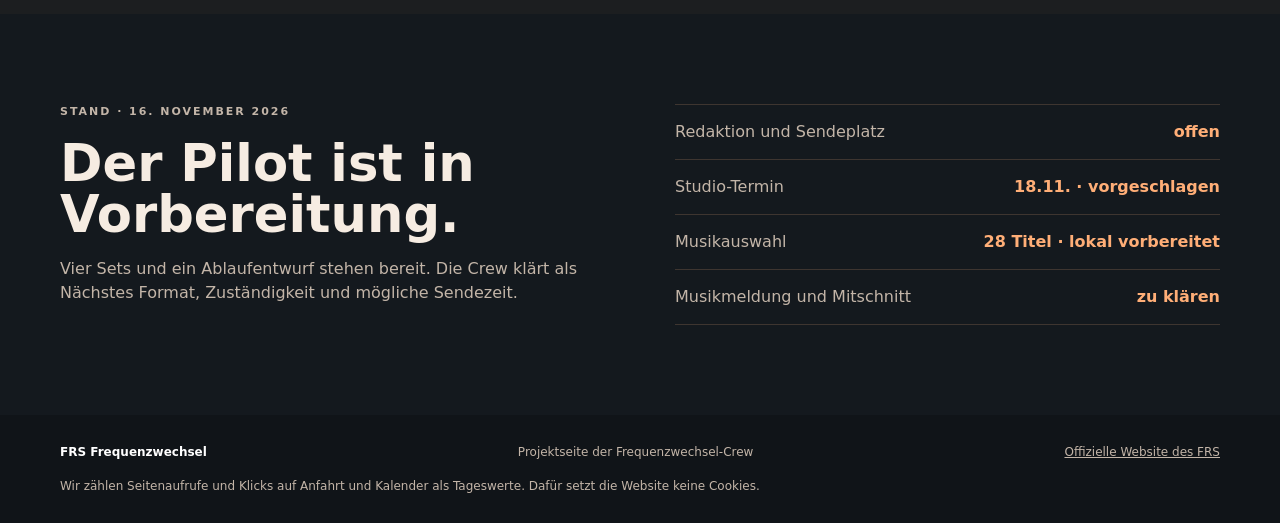
==== commit 6ccb8a9a: "feat: publish community and support flow" ====
--- a/index.html
+++ b/index.html
@@ -6,10 +6,10 @@
   <meta property="og:type" content="website">
   <meta property="og:title" content="Frequenzwechsel · Elektronische Radiosendung aus Stuttgart">
   <meta property="og:description" content="Studiobesuch, DJ-Setup und Sendeidee beim Freien Radio für Stuttgart.">
-  <meta property="og:image" content="https://donmassa84.github.io/frs-frequenzwechsel/assets/frequenzwechsel-cover.webp">
+  <meta property="og:image" content="https://nachhall.pntr.dev/assets/frequenzwechsel-cover.webp">
   <meta property="og:image:width" content="640">
   <meta property="og:image:height" content="640">
-  <meta property="og:url" content="https://donmassa84.github.io/frs-frequenzwechsel/">
+  <meta property="og:url" content="https://nachhall.pntr.dev/">
   <meta name="theme-color" content="#101418">
   <title>FRS Frequenzwechsel · Sendeleitfaden</title>
   <link rel="icon" href="assets/frequenzwechsel-mark.svg" type="image/svg+xml">
@@ -17,7 +17,7 @@
 </head>
 <body>
 <a class="skip" href="#main">Zum Inhalt springen</a>
-<header class="top"><div class="shell nav"><a class="brand" href="#start"><img src="assets/frequenzwechsel-mark.svg" alt=""/><span>FRS <b>Frequenzwechsel</b><small>SENDELEITFADEN</small></span></a><button class="menu" aria-controls="links" aria-expanded="false">Menü ☰</button><nav id="links"><a href="#treffen">Studio-Termin</a><a href="#serie">Konzept</a><a href="#sets">Sets</a><a href="#ablauf">Ablauf</a><a href="plenum.html">Plenum-Pitch</a></nav></div></header>
+<header class="top"><div class="shell nav"><a class="brand" href="#start"><img src="assets/frequenzwechsel-mark.svg" alt=""/><span>FRS <b>Frequenzwechsel</b><small>SENDELEITFADEN</small></span></a><button class="menu" aria-controls="links" aria-expanded="false">Menü ☰</button><nav id="links"><a href="#treffen">Studio-Termin</a><a href="#serie">Konzept</a><a href="#sets">Sets</a><a href="#ablauf">Ablauf</a><a href="#community">Live Chat</a><a href="#gast-djs">Gast-DJs</a><a href="#support">Support</a><a href="plenum.html">Plenum-Pitch</a></nav></div></header>
 <main id="main">
 <section id="start" class="hero">
   <div class="shell hero-grid">
@@ -27,7 +27,8 @@
       <p class="lead">Eine DJ-Sendung in Vorbereitung beim Freien Radio für Stuttgart. Von Deep House und Electro über Techno bis Trance.</p>
       <div class="actions">
         <a class="button primary" href="#treffen">Studio-Termin</a>
-        <a class="button" href="plenum.html">Plenum-Pitch öffnen</a>
+        <a class="button" href="#community">Live chatten / übergeben</a>
+        <a class="button" href="#gast-djs">Als Gast-DJ bewerben</a>
       </div>
     </div>
     <div class="hero-art">
@@ -120,6 +121,9 @@
 <section id="sets" class="section dark"><div class="shell"><div class="section-head"><p class="eyebrow">02 · PLAYLISTEN</p><h2>Vier vorbereitete Sets.</h2><p>Wähle ein Set aus, um seine Rolle im Sendungsablauf zu sehen.</p></div><div class="set-layout"><div class="set-list"><button class="set active" aria-pressed="true" data-set="set_01_ankommen.m3u"><span>01</span><strong>Ankommen</strong><small>Deep House · 26:48</small></button><button class="set" aria-pressed="false" data-set="set_02_house_electro.m3u"><span>02</span><strong>House / Electro</strong><small>Groove · 47:36</small></button><button class="set" aria-pressed="false" data-set="set_03_nachtfahrt.m3u"><span>03</span><strong>Nachtfahrt</strong><small>Techno / Trance · 50:36</small></button><button class="set" aria-pressed="false" data-set="set_04_peak_time.m3u"><span>04</span><strong>Peak Time</strong><small>Finale · 20:54</small></button></div><div class="player-card" aria-live="polite"><div class="now"><span class="pulse"></span><span id="set-label">SET 01 · ANKOMMEN</span></div><h3 id="player-title">Warm starten, Raum öffnen.</h3><p id="player-copy">Eine weiche Rampe in die Sendung. Zwischen den Titeln kurze Begrüßung, dann den Groove stehen lassen.</p><audio id="player" hidden controls preload="none" aria-label="Lokaler FRS Frequenzwechsel Audioplayer"></audio><p class="player-note">Audiovorschau und vollständige Playlisten sind Teil der lokalen Vorbereitung.</p></div></div></div></section>
 <section id="ablauf" class="section"><div class="shell"><div class="section-head"><p class="eyebrow">03 · SENDUNG FAHREN</p><h2>Beispielablauf für 60 Minuten.</h2><p>Ein Vorschlag für einen 60-Minuten-Pilot. Die tatsächliche Sendedauer stimmen wir mit dem FRS ab.</p></div><div class="rundown"><div class="run-row"><span>00:00</span><div><b>Opener / Jingle</b><p>Kurzer Serien-Opener, Name der Sendung, ein Satz zum Thema.</p></div><strong>01:30</strong></div><div class="run-row"><span>01:30</span><div><b>Set 01 · Ankommen</b><p>Deep House und ruhige elektronische Farben. Keine lange Ansage.</p></div><strong>15:00</strong></div><div class="run-row accent"><span>16:30</span><div><b>Moderationsfenster</b><p>Was hören wir heute? Ein Fundstück, eine Herkunft, ein Übergang.</p></div><strong>03:00</strong></div><div class="run-row"><span>19:30</span><div><b>Set 02 → Set 03</b><p>House/Electro verdichten, dann in Nachtfahrt überblenden.</p></div><strong>27:00</strong></div><div class="run-row accent"><span>46:30</span><div><b>Abspann und Ausblick</b><p>Letzter Titel, Musikmeldung prüfen, nächste Folge anteasern.</p></div><strong>13:30</strong></div></div></div></section>
 <section id="produktion" class="section tinted"><div class="shell"><div class="section-head"><p class="eyebrow">04 · PRODUKTIONSLEITFADEN</p><h2>Vor, während und nach der Sendung.</h2></div><div class="check-grid"><article><h3>Vor der Sendung</h3><label><input type="checkbox"> Musikrechte und Meldung beim FRS klären</label><label><input type="checkbox"> Playlist und Ersatztrack vorbereiten</label><label><input type="checkbox"> Moderationskarten auf 3 Kernpunkte kürzen</label><label><input type="checkbox"> Pegel und Übergänge im Studio testen</label></article><article><h3>Im Studio</h3><label><input type="checkbox"> Opener und Sendungsname nennen</label><label><input type="checkbox"> Titel, Interpret und Set notieren</label><label><input type="checkbox"> Übergänge nicht übermoderieren</label><label><input type="checkbox"> Zeitmarken bei Abweichungen dokumentieren</label></article><article><h3>Nach der Sendung</h3><label><input type="checkbox"> Musikmeldung vervollständigen</label><label><input type="checkbox"> Kurzprotokoll und Besonderheiten speichern</label><label><input type="checkbox"> Folgeset und offene Rechtefragen markieren</label><label><input type="checkbox"> Mediathek-Text prüfen</label></article></div></div></section>
+<section id="community" class="section dark"><div class="shell"><div class="section-head"><p class="eyebrow">05 · COMMUNITY / HANDOFF</p><h2>Direkt in den Austausch.</h2><p>Kurze Frage, klare Übergabe. Der Chat ist ein lokaler Einstieg; mit einem Klick geht dein Anliegen an die Redaktion.</p></div><div class="community-grid"><div class="chat-card"><div class="chat-top"><div><strong>Frequenzwechsel Live Chat</strong><span><i></i> Crew-Handoff bereit</span></div><span class="chat-badge">DEMO</span></div><div id="chat-log" class="chat-log" aria-live="polite"><div class="chat-bubble crew"><b>Crew</b><p>Geht es um ein Set, einen Gast-DJ-Slot oder den nächsten Studio-Schritt?</p></div><div class="chat-bubble crew"><b>Crew</b><p>Schreib kurz, was du vorhast. Danach kannst du die Unterhaltung übergeben.</p></div></div><form id="chat-form" class="chat-form"><label class="sr-only" for="chat-message">Deine Nachricht</label><input id="chat-message" name="message" placeholder="Kurze Nachricht an die Crew …" autocomplete="off" required><button class="button primary" type="submit">Senden</button></form><button id="handoff-button" class="button handoff" type="button">An Crew übergeben →</button><p id="chat-status" class="form-status" role="status">Noch keine Nachricht gesendet.</p></div><aside class="handoff-card"><p class="eyebrow">ÜBERGABE</p><h3>Redaktion übernimmt.</h3><p>Der Handoff öffnet eine vorbereitete E-Mail. Deine Chat-Eingaben bleiben nur in diesem Browserfenster und werden nicht gespeichert.</p><dl><div><dt>Antwortweg</dt><dd>E-Mail</dd></div><div><dt>Für</dt><dd>Frage oder Slot</dd></div><div><dt>Chat-Backend</dt><dd>noch offen</dd></div></dl></aside></div></div></section>
+<section id="gast-djs" class="section tinted"><div class="shell"><div class="section-head"><p class="eyebrow">06 · GAST-DJS</p><h2>Dein Set gehört ins Radio.</h2><p>Schick uns die wichtigsten Eckdaten und einen hörbaren Sample-Link. Die Bewerbung öffnet anschließend eine E-Mail zur redaktionellen Prüfung.</p></div><form id="guest-form" class="guest-form"><div class="form-grid"><label>Name / DJ-Name<input name="name" required autocomplete="name" placeholder="z. B. DJ Nova"></label><label>E-Mail<input name="email" type="email" required autocomplete="email" placeholder="du@example.org"></label><label>Stil / Set<input name="style" required placeholder="Deep House, Techno …"></label><label>Verfügbarkeit<input name="availability" placeholder="z. B. Freitagabend, flexibel"></label></div><label>Audio- oder Video-Sample-Link<input name="sample" type="url" required placeholder="https://…"></label><label>Erfahrung und Idee<textarea name="message" rows="5" required placeholder="Wo hast du gespielt? Was möchtest du ins Radio bringen?"></textarea></label><label class="consent"><input name="consent" type="checkbox" required><span>Ich möchte die Bewerbung per E-Mail vorbereiten und habe die Angaben geprüft.</span></label><div class="form-actions"><button class="button primary" type="submit">Bewerbung per E-Mail vorbereiten</button><a class="button" href="mailto:internet@freies-radio.de?subject=Gast-DJ%20bei%20Frequenzwechsel">Direkt anfragen</a></div><p id="guest-status" class="form-status" role="status">Es wird keine Bewerbung automatisch versendet.</p></form></div></section>
+<section id="support" class="section support-section"><div class="shell support-grid"><div><p class="eyebrow">07 · SENDEN UND SPENDEN</p><h2>Mitmachen. Senden. Unterstützen.</h2><p>Wie bei coloRadio beginnt Radio hier mit einem offenen Einstieg: Idee, Gast-DJ-Set oder Workshop. Frequenzwechsel entsteht ohne Werbung und mit ehrenamtlicher Arbeit. Wenn dir offene Radiokultur wichtig ist, unterstütze den Förderverein des Freien Radios für Stuttgart.</p><div class="form-actions"><a class="button primary" href="https://www.freies-radio.de/foerderverein" target="_blank" rel="noopener">FRS unterstützen / spenden ↗</a><a class="button" href="https://www.freies-radio.de/auf-sendung-gehen" target="_blank" rel="noopener">So geht ihr auf Sendung ↗</a></div></div><div class="support-note"><strong>Offizieller Weg</strong><p>Die Spende läuft über die offizielle FRS-Fördervereinsseite. Diese Projektseite nimmt keine Zahlungsdaten entgegen.</p><a href="https://www.freies-radio.de/foerderverein" target="_blank" rel="noopener">freies-radio.de/foerderverein</a></div></div></section>
 <section id="status" class="section">
   <div class="shell status">
     <div><p class="eyebrow">STAND · 16. NOVEMBER 2026</p><h2>Der Pilot ist in Vorbereitung.</h2><p>Vier Sets und ein Ablaufentwurf stehen bereit. Die Crew klärt als Nächstes Format, Zuständigkeit und mögliche Sendezeit.</p></div>
--- a/style.css
+++ b/style.css
@@ -14,3 +14,4 @@
 .route-actions .button:hover{text-decoration:underline}
 .visit-links{display:grid;gap:6px;margin:14px 0 0;padding:0;list-style:none;font-size:.875rem}
 .reach-note p{margin:16px 0 0;color:var(--muted)}
+.community-grid,.support-grid{display:grid;grid-template-columns:1.25fr .75fr;gap:20px;align-items:stretch}.chat-card,.handoff-card,.support-note{border:1px solid #60432f;background:linear-gradient(140deg,#30231c,#1e1b19);padding:24px}.chat-top{display:flex;justify-content:space-between;gap:15px;align-items:flex-start;border-bottom:1px solid #60432f;padding-bottom:17px}.chat-top strong,.chat-top span{display:block}.chat-top span{color:#cdb7a6;font-size:12px;margin-top:4px}.chat-top i{display:inline-block;width:7px;height:7px;border-radius:50%;background:#75d59d;margin-right:6px}.chat-badge{color:var(--gold)!important;letter-spacing:.12em;font-weight:800}.chat-log{display:grid;gap:10px;padding:20px 0;min-height:180px;max-height:300px;overflow:auto}.chat-bubble{max-width:86%;padding:12px 14px;font-size:14px}.chat-bubble p{margin:5px 0 0;color:#e5d9cf}.chat-bubble b{font-size:11px;color:var(--gold);letter-spacing:.1em;text-transform:uppercase}.chat-bubble.crew{background:#3a2b22}.chat-bubble.you{background:var(--orange);color:#24140c;justify-self:end}.chat-bubble.you p,.chat-bubble.you b{color:#24140c}.chat-form{display:grid;grid-template-columns:1fr auto;gap:8px}.chat-form input,.guest-form input,.guest-form textarea{width:100%;border:1px solid #bba89a;background:#fff;color:#17120f;padding:12px 13px;font:inherit;border-radius:0}.chat-form input:focus,.guest-form input:focus,.guest-form textarea:focus{outline:3px solid #ffb67c66;border-color:var(--orange)}.handoff{margin-top:11px;width:100%;text-align:center}.form-status{font-size:12px;color:#cdb7a6;margin:10px 0 0}.handoff-card h3{font-size:28px;line-height:1.08;margin:0 0 12px}.handoff-card>p:not(.eyebrow),.support-note p{color:#cdb7a6}.handoff-card dl{border-top:1px solid #60432f;margin-top:26px}.handoff-card dl div{display:flex;justify-content:space-between;gap:12px;padding:12px 0;border-bottom:1px solid #60432f;font-size:13px}.handoff-card dt{color:#cdb7a6}.handoff-card dd{margin:0;color:var(--gold);font-weight:750}.guest-form{max-width:860px;display:grid;gap:16px}.form-grid{display:grid;grid-template-columns:1fr 1fr;gap:16px}.guest-form label{display:grid;gap:7px;color:#d1bdad;font-weight:700;font-size:13px}.guest-form .consent{display:flex;align-items:start;gap:9px;font-weight:500}.guest-form .consent input{width:auto;margin-top:4px;accent-color:var(--orange)}.form-actions{display:flex;gap:10px;flex-wrap:wrap}.tinted .form-status{color:var(--muted)}.support-section{background:#1c1e20}.support-grid{grid-template-columns:1.1fr .9fr}.support-grid h2{font-size:clamp(2rem,4vw,3.6rem);line-height:1;margin:0 0 15px}.support-grid p{color:var(--muted);max-width:620px}.support-note{background:var(--card);border-color:var(--line);align-self:center}.support-note strong{font-size:18px}.support-note a{color:var(--copper);font-weight:750;word-break:break-word}.sr-only{position:absolute!important;width:1px;height:1px;padding:0;margin:-1px;overflow:hidden;clip:rect(0,0,0,0);white-space:nowrap;border:0}@media(max-width:800px){.community-grid,.support-grid{grid-template-columns:1fr}.form-grid{grid-template-columns:1fr}}
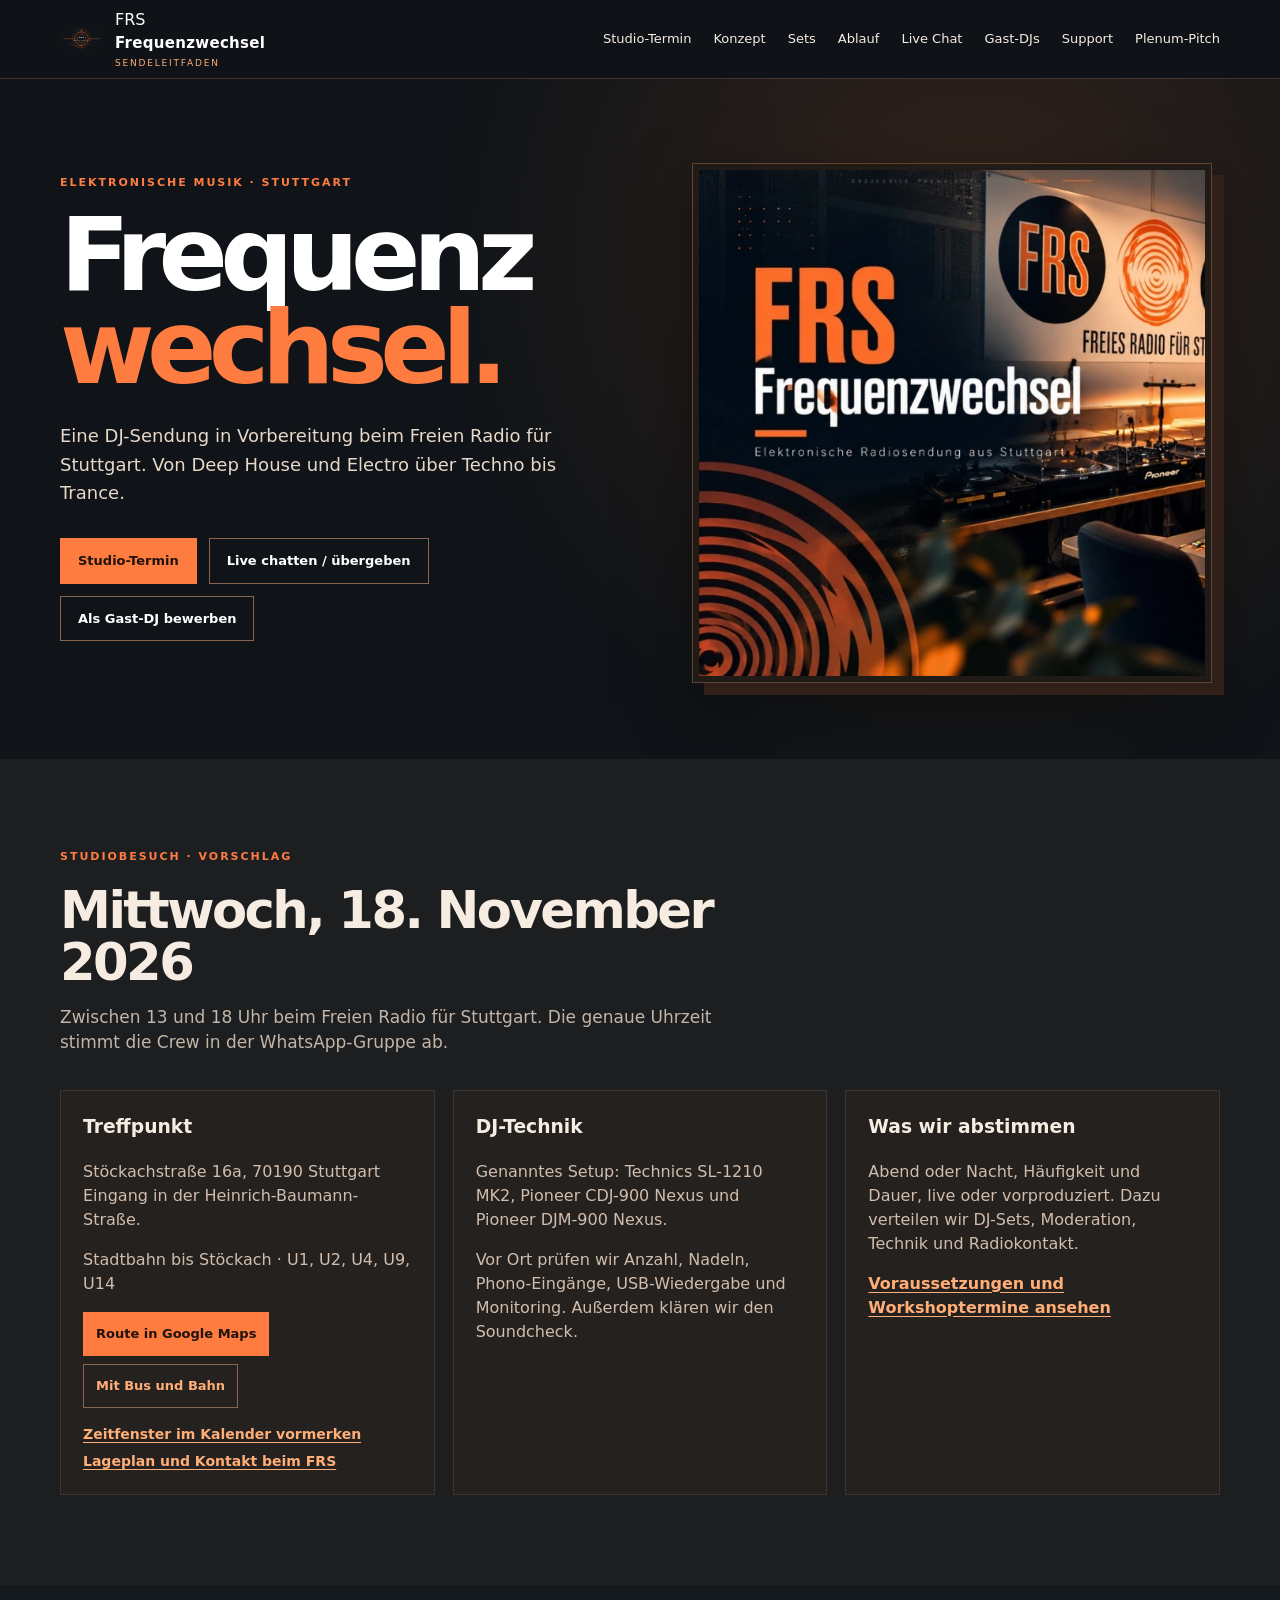
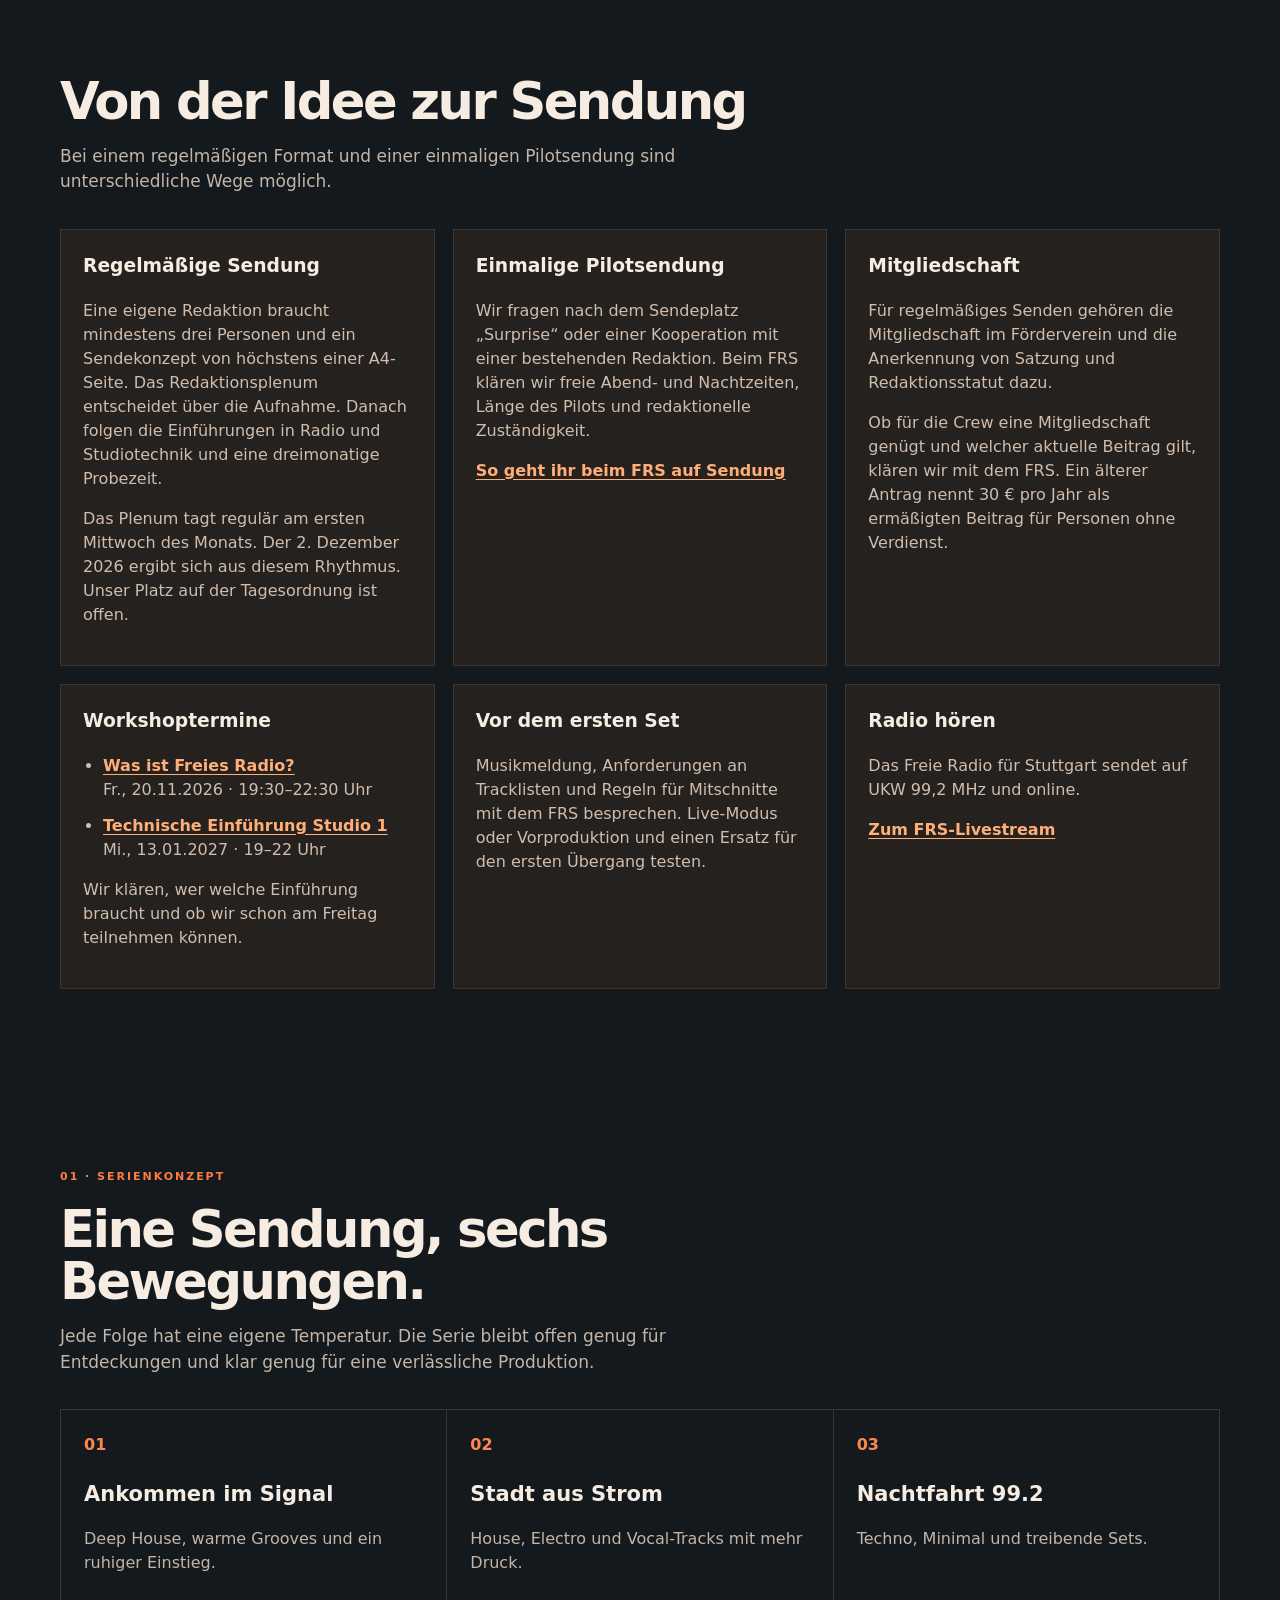
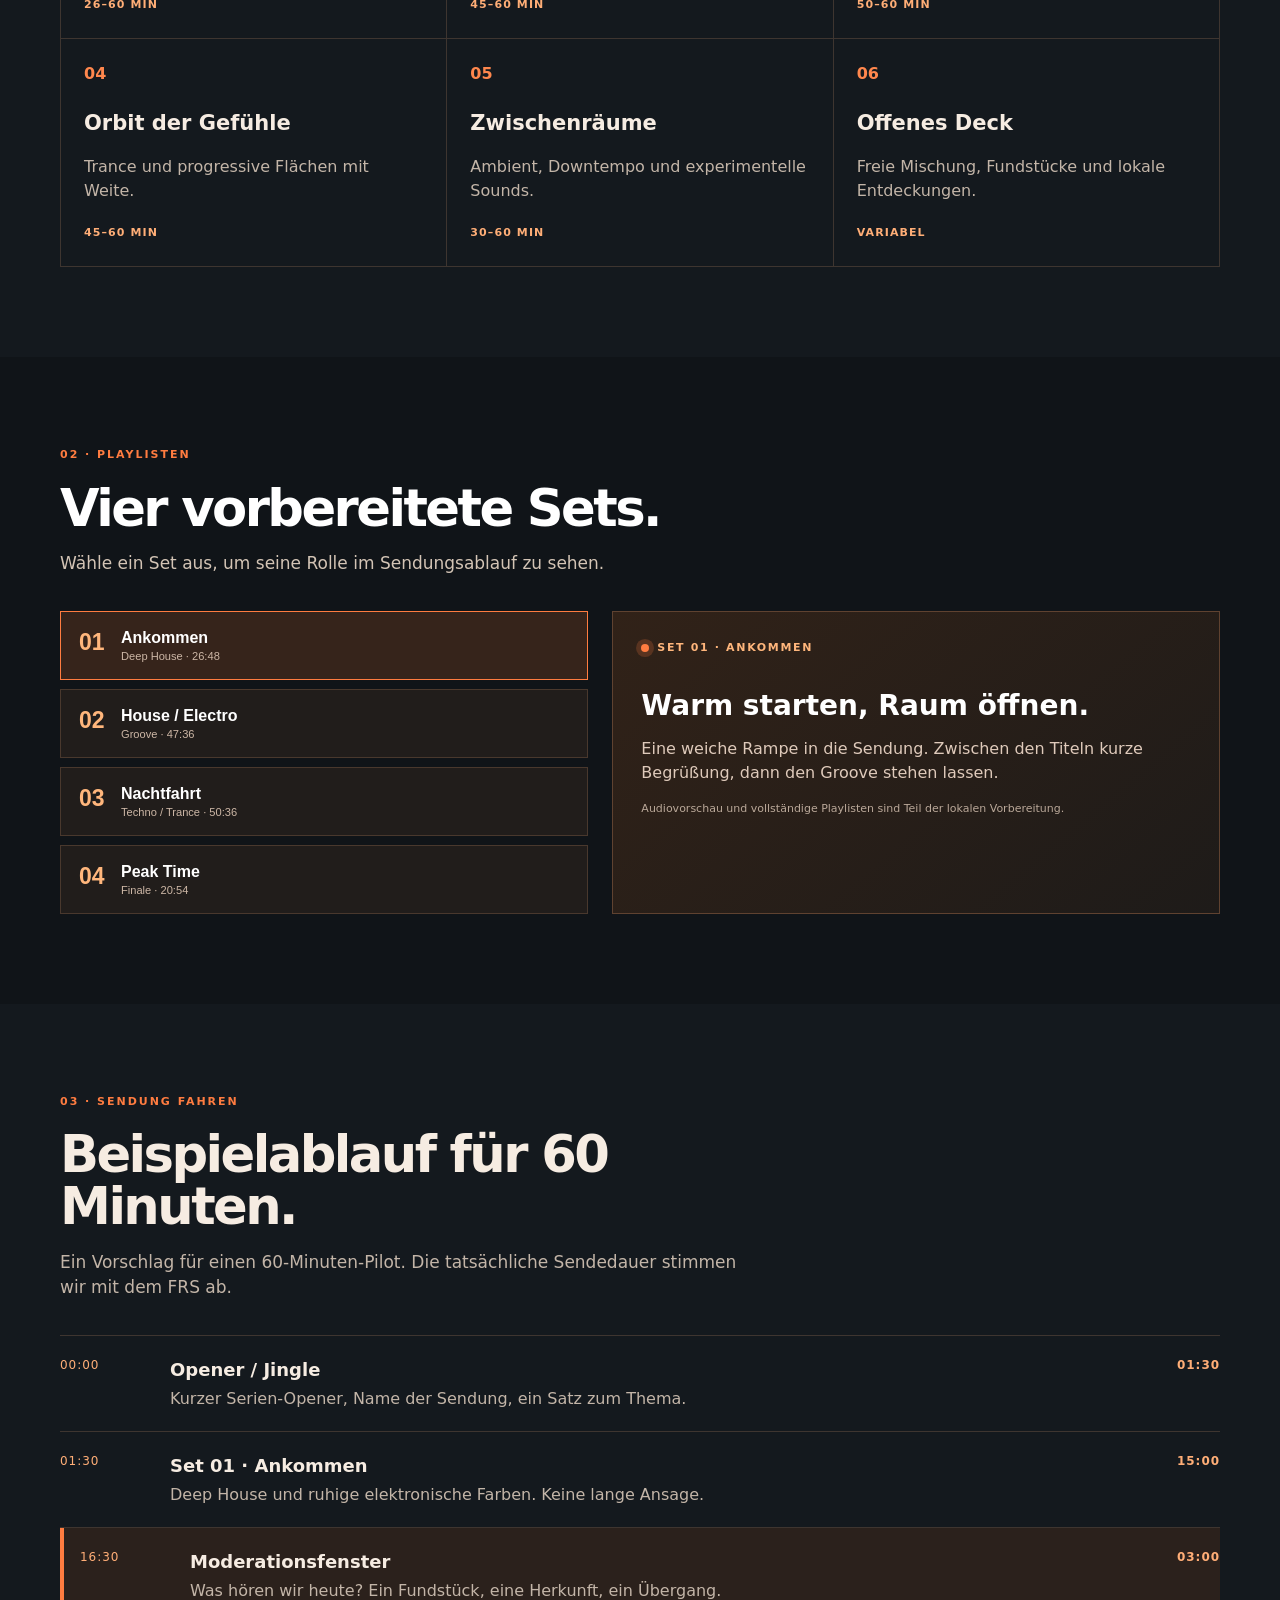
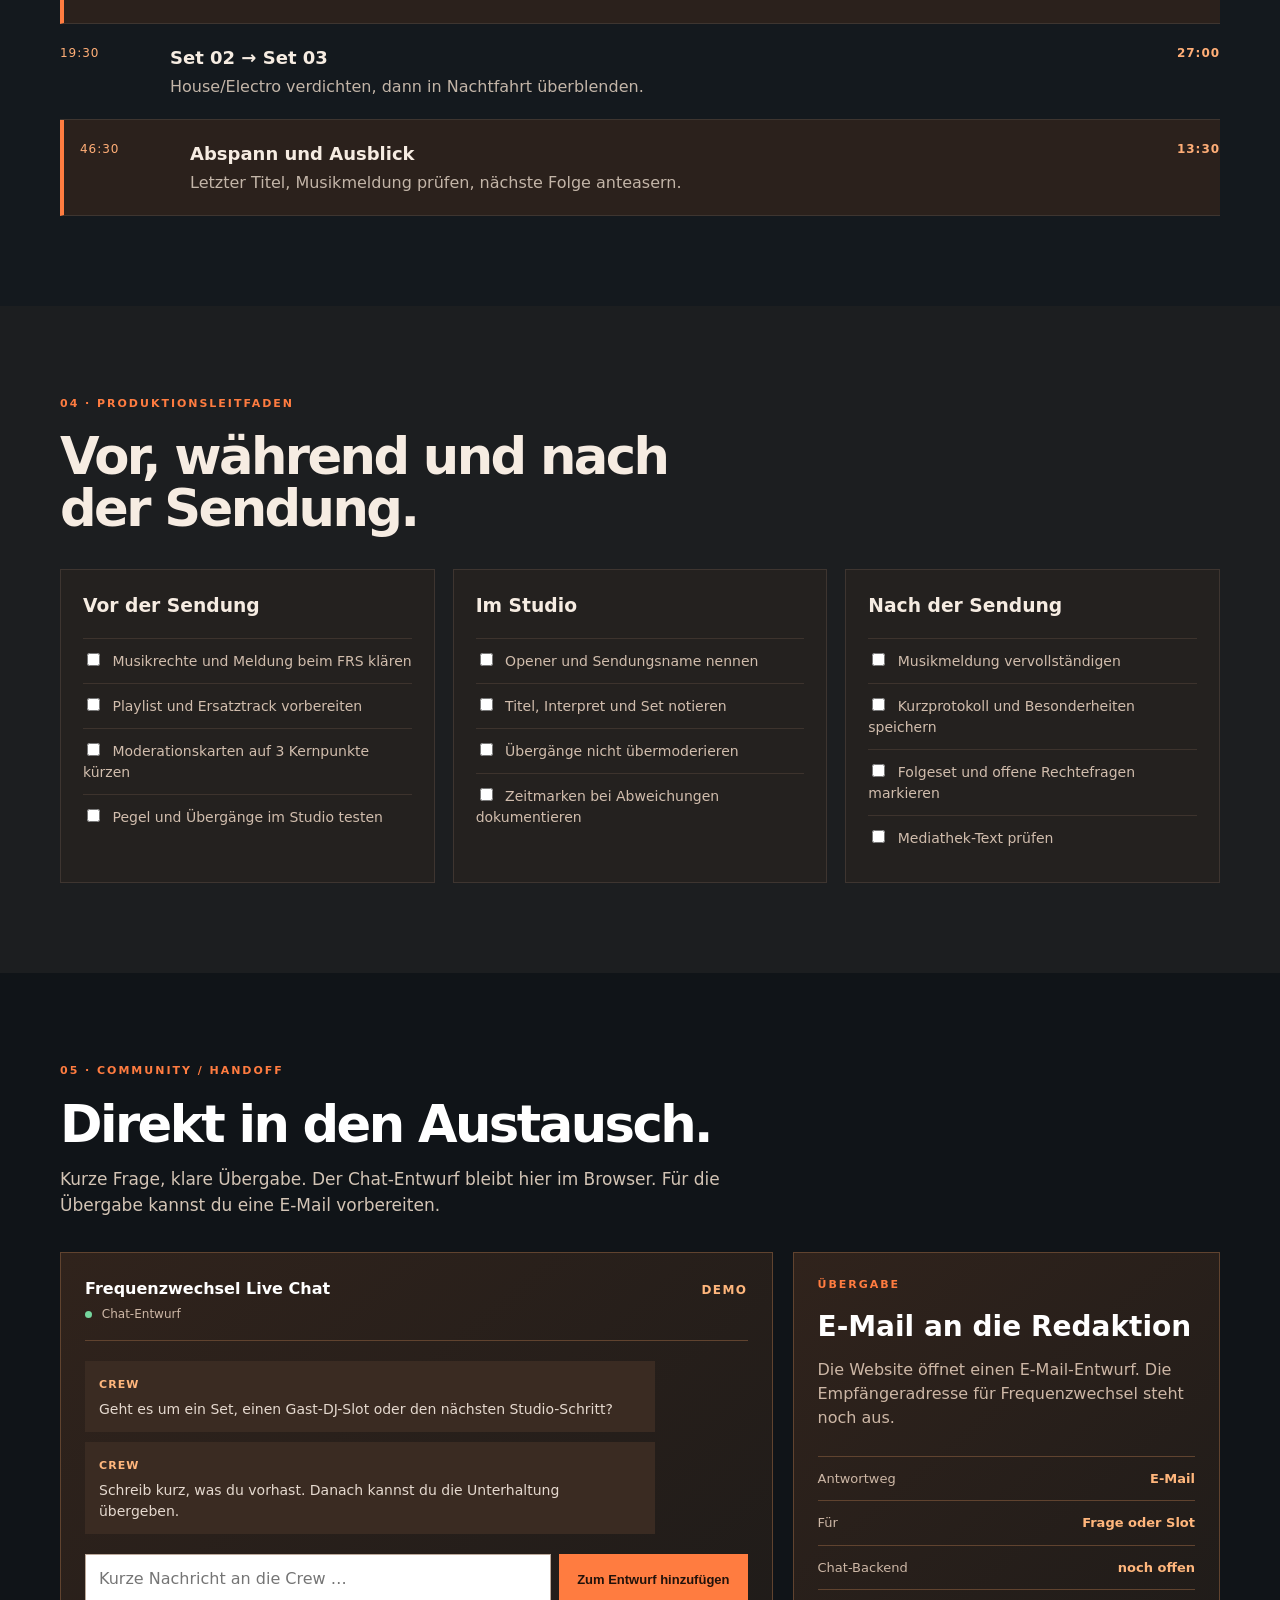
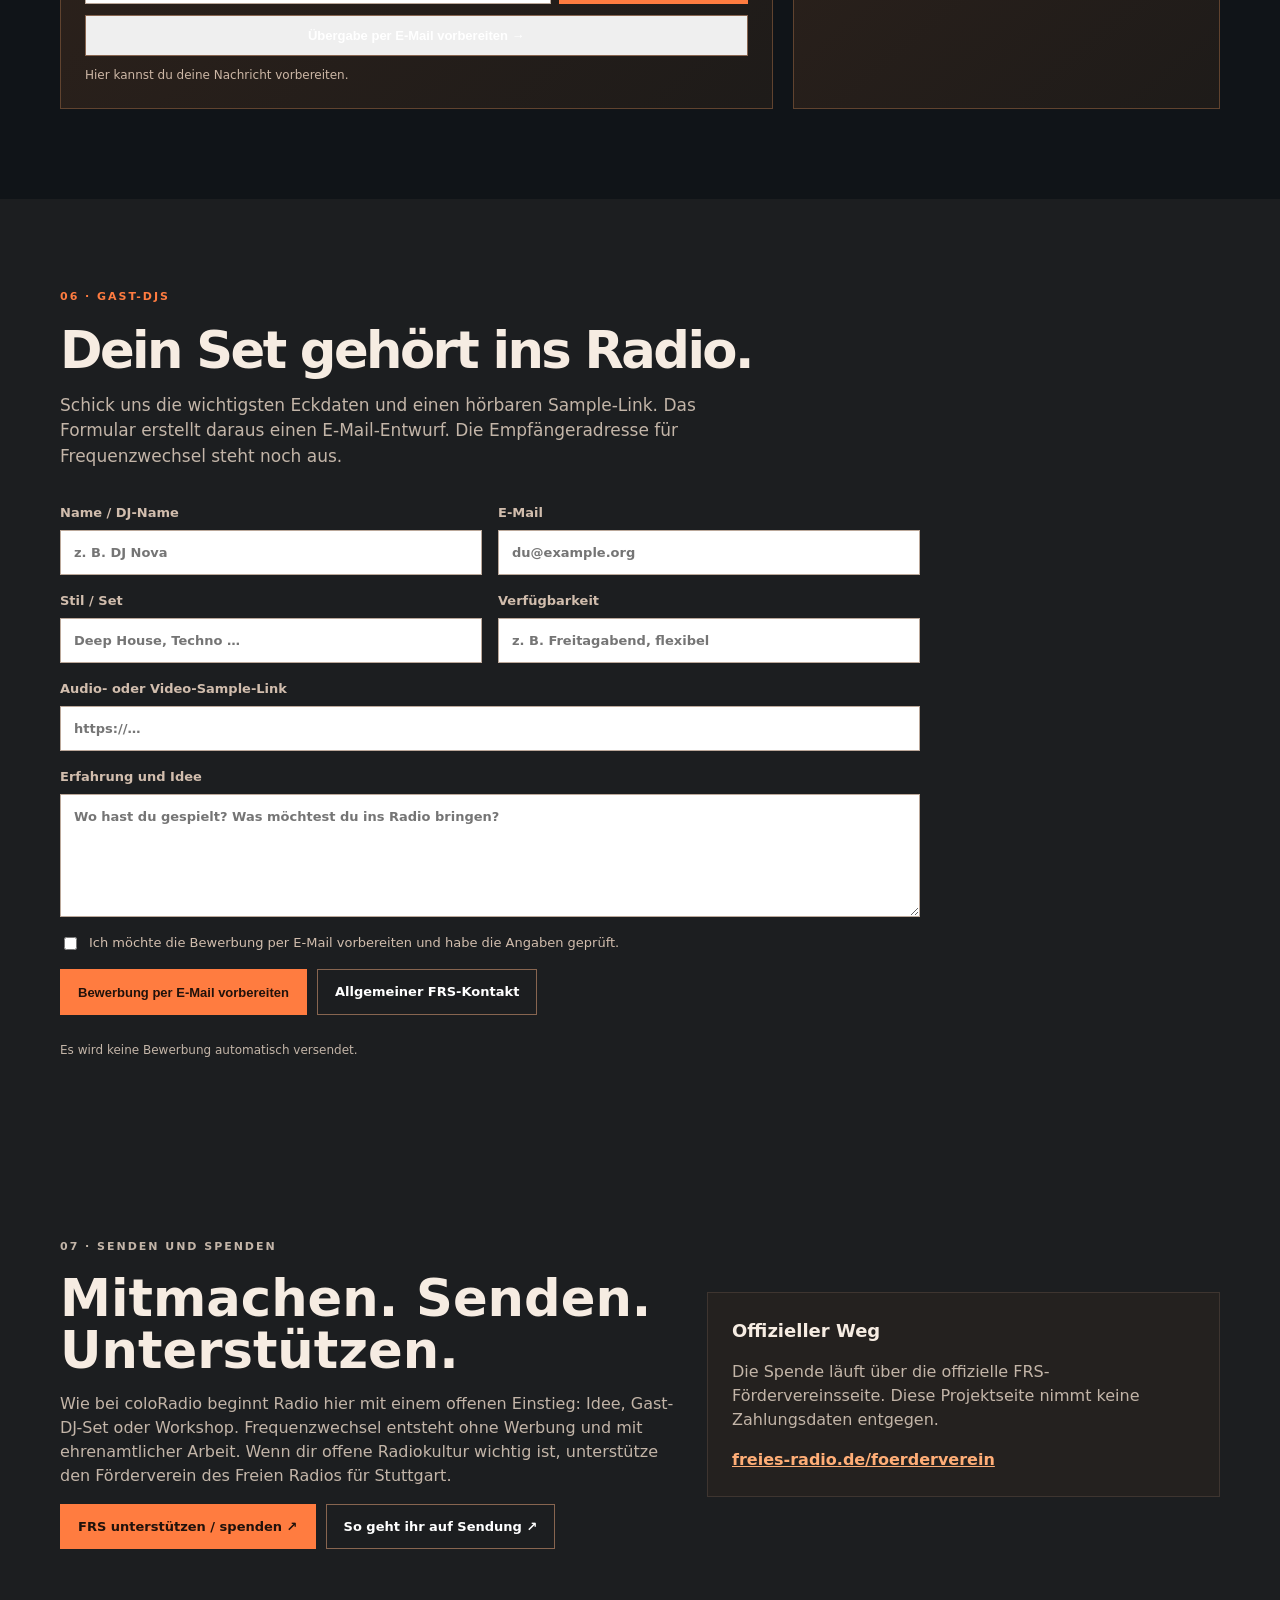
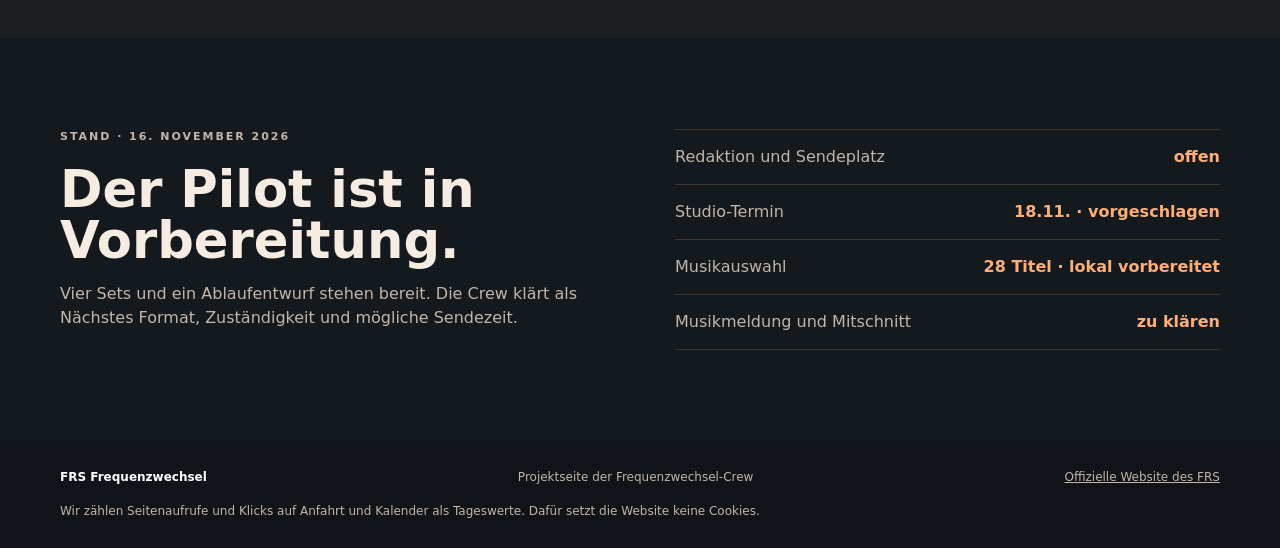
==== commit c34c601a: "fix: publish unaddressed Frequenzwechsel drafts" ====
--- a/index.html
+++ b/index.html
@@ -121,8 +121,8 @@
 <section id="sets" class="section dark"><div class="shell"><div class="section-head"><p class="eyebrow">02 · PLAYLISTEN</p><h2>Vier vorbereitete Sets.</h2><p>Wähle ein Set aus, um seine Rolle im Sendungsablauf zu sehen.</p></div><div class="set-layout"><div class="set-list"><button class="set active" aria-pressed="true" data-set="set_01_ankommen.m3u"><span>01</span><strong>Ankommen</strong><small>Deep House · 26:48</small></button><button class="set" aria-pressed="false" data-set="set_02_house_electro.m3u"><span>02</span><strong>House / Electro</strong><small>Groove · 47:36</small></button><button class="set" aria-pressed="false" data-set="set_03_nachtfahrt.m3u"><span>03</span><strong>Nachtfahrt</strong><small>Techno / Trance · 50:36</small></button><button class="set" aria-pressed="false" data-set="set_04_peak_time.m3u"><span>04</span><strong>Peak Time</strong><small>Finale · 20:54</small></button></div><div class="player-card" aria-live="polite"><div class="now"><span class="pulse"></span><span id="set-label">SET 01 · ANKOMMEN</span></div><h3 id="player-title">Warm starten, Raum öffnen.</h3><p id="player-copy">Eine weiche Rampe in die Sendung. Zwischen den Titeln kurze Begrüßung, dann den Groove stehen lassen.</p><audio id="player" hidden controls preload="none" aria-label="Lokaler FRS Frequenzwechsel Audioplayer"></audio><p class="player-note">Audiovorschau und vollständige Playlisten sind Teil der lokalen Vorbereitung.</p></div></div></div></section>
 <section id="ablauf" class="section"><div class="shell"><div class="section-head"><p class="eyebrow">03 · SENDUNG FAHREN</p><h2>Beispielablauf für 60 Minuten.</h2><p>Ein Vorschlag für einen 60-Minuten-Pilot. Die tatsächliche Sendedauer stimmen wir mit dem FRS ab.</p></div><div class="rundown"><div class="run-row"><span>00:00</span><div><b>Opener / Jingle</b><p>Kurzer Serien-Opener, Name der Sendung, ein Satz zum Thema.</p></div><strong>01:30</strong></div><div class="run-row"><span>01:30</span><div><b>Set 01 · Ankommen</b><p>Deep House und ruhige elektronische Farben. Keine lange Ansage.</p></div><strong>15:00</strong></div><div class="run-row accent"><span>16:30</span><div><b>Moderationsfenster</b><p>Was hören wir heute? Ein Fundstück, eine Herkunft, ein Übergang.</p></div><strong>03:00</strong></div><div class="run-row"><span>19:30</span><div><b>Set 02 → Set 03</b><p>House/Electro verdichten, dann in Nachtfahrt überblenden.</p></div><strong>27:00</strong></div><div class="run-row accent"><span>46:30</span><div><b>Abspann und Ausblick</b><p>Letzter Titel, Musikmeldung prüfen, nächste Folge anteasern.</p></div><strong>13:30</strong></div></div></div></section>
 <section id="produktion" class="section tinted"><div class="shell"><div class="section-head"><p class="eyebrow">04 · PRODUKTIONSLEITFADEN</p><h2>Vor, während und nach der Sendung.</h2></div><div class="check-grid"><article><h3>Vor der Sendung</h3><label><input type="checkbox"> Musikrechte und Meldung beim FRS klären</label><label><input type="checkbox"> Playlist und Ersatztrack vorbereiten</label><label><input type="checkbox"> Moderationskarten auf 3 Kernpunkte kürzen</label><label><input type="checkbox"> Pegel und Übergänge im Studio testen</label></article><article><h3>Im Studio</h3><label><input type="checkbox"> Opener und Sendungsname nennen</label><label><input type="checkbox"> Titel, Interpret und Set notieren</label><label><input type="checkbox"> Übergänge nicht übermoderieren</label><label><input type="checkbox"> Zeitmarken bei Abweichungen dokumentieren</label></article><article><h3>Nach der Sendung</h3><label><input type="checkbox"> Musikmeldung vervollständigen</label><label><input type="checkbox"> Kurzprotokoll und Besonderheiten speichern</label><label><input type="checkbox"> Folgeset und offene Rechtefragen markieren</label><label><input type="checkbox"> Mediathek-Text prüfen</label></article></div></div></section>
-<section id="community" class="section dark"><div class="shell"><div class="section-head"><p class="eyebrow">05 · COMMUNITY / HANDOFF</p><h2>Direkt in den Austausch.</h2><p>Kurze Frage, klare Übergabe. Der Chat ist ein lokaler Einstieg; mit einem Klick geht dein Anliegen an die Redaktion.</p></div><div class="community-grid"><div class="chat-card"><div class="chat-top"><div><strong>Frequenzwechsel Live Chat</strong><span><i></i> Crew-Handoff bereit</span></div><span class="chat-badge">DEMO</span></div><div id="chat-log" class="chat-log" aria-live="polite"><div class="chat-bubble crew"><b>Crew</b><p>Geht es um ein Set, einen Gast-DJ-Slot oder den nächsten Studio-Schritt?</p></div><div class="chat-bubble crew"><b>Crew</b><p>Schreib kurz, was du vorhast. Danach kannst du die Unterhaltung übergeben.</p></div></div><form id="chat-form" class="chat-form"><label class="sr-only" for="chat-message">Deine Nachricht</label><input id="chat-message" name="message" placeholder="Kurze Nachricht an die Crew …" autocomplete="off" required><button class="button primary" type="submit">Senden</button></form><button id="handoff-button" class="button handoff" type="button">An Crew übergeben →</button><p id="chat-status" class="form-status" role="status">Noch keine Nachricht gesendet.</p></div><aside class="handoff-card"><p class="eyebrow">ÜBERGABE</p><h3>Redaktion übernimmt.</h3><p>Der Handoff öffnet eine vorbereitete E-Mail. Deine Chat-Eingaben bleiben nur in diesem Browserfenster und werden nicht gespeichert.</p><dl><div><dt>Antwortweg</dt><dd>E-Mail</dd></div><div><dt>Für</dt><dd>Frage oder Slot</dd></div><div><dt>Chat-Backend</dt><dd>noch offen</dd></div></dl></aside></div></div></section>
-<section id="gast-djs" class="section tinted"><div class="shell"><div class="section-head"><p class="eyebrow">06 · GAST-DJS</p><h2>Dein Set gehört ins Radio.</h2><p>Schick uns die wichtigsten Eckdaten und einen hörbaren Sample-Link. Die Bewerbung öffnet anschließend eine E-Mail zur redaktionellen Prüfung.</p></div><form id="guest-form" class="guest-form"><div class="form-grid"><label>Name / DJ-Name<input name="name" required autocomplete="name" placeholder="z. B. DJ Nova"></label><label>E-Mail<input name="email" type="email" required autocomplete="email" placeholder="du@example.org"></label><label>Stil / Set<input name="style" required placeholder="Deep House, Techno …"></label><label>Verfügbarkeit<input name="availability" placeholder="z. B. Freitagabend, flexibel"></label></div><label>Audio- oder Video-Sample-Link<input name="sample" type="url" required placeholder="https://…"></label><label>Erfahrung und Idee<textarea name="message" rows="5" required placeholder="Wo hast du gespielt? Was möchtest du ins Radio bringen?"></textarea></label><label class="consent"><input name="consent" type="checkbox" required><span>Ich möchte die Bewerbung per E-Mail vorbereiten und habe die Angaben geprüft.</span></label><div class="form-actions"><button class="button primary" type="submit">Bewerbung per E-Mail vorbereiten</button><a class="button" href="mailto:internet@freies-radio.de?subject=Gast-DJ%20bei%20Frequenzwechsel">Direkt anfragen</a></div><p id="guest-status" class="form-status" role="status">Es wird keine Bewerbung automatisch versendet.</p></form></div></section>
+<section id="community" class="section dark"><div class="shell"><div class="section-head"><p class="eyebrow">05 · COMMUNITY / HANDOFF</p><h2>Direkt in den Austausch.</h2><p>Kurze Frage, klare Übergabe. Der Chat-Entwurf bleibt hier im Browser. Für die Übergabe kannst du eine E-Mail vorbereiten.</p></div><div class="community-grid"><div class="chat-card"><div class="chat-top"><div><strong>Frequenzwechsel Live Chat</strong><span><i></i> Chat-Entwurf</span></div><span class="chat-badge">DEMO</span></div><div id="chat-log" class="chat-log" aria-live="polite"><div class="chat-bubble crew"><b>Crew</b><p>Geht es um ein Set, einen Gast-DJ-Slot oder den nächsten Studio-Schritt?</p></div><div class="chat-bubble crew"><b>Crew</b><p>Schreib kurz, was du vorhast. Danach kannst du die Unterhaltung übergeben.</p></div></div><form id="chat-form" class="chat-form"><label class="sr-only" for="chat-message">Deine Nachricht</label><input id="chat-message" name="message" placeholder="Kurze Nachricht an die Crew …" autocomplete="off" required><button class="button primary" type="submit">Zum Entwurf hinzufügen</button></form><button id="handoff-button" class="button handoff" type="button">Übergabe per E-Mail vorbereiten →</button><p id="chat-status" class="form-status" role="status">Hier kannst du deine Nachricht vorbereiten.</p></div><aside class="handoff-card"><p class="eyebrow">ÜBERGABE</p><h3>E-Mail an die Redaktion</h3><p>Die Website öffnet einen E-Mail-Entwurf. Die Empfängeradresse für Frequenzwechsel steht noch aus.</p><dl><div><dt>Antwortweg</dt><dd>E-Mail</dd></div><div><dt>Für</dt><dd>Frage oder Slot</dd></div><div><dt>Chat-Backend</dt><dd>noch offen</dd></div></dl></aside></div></div></section>
+<section id="gast-djs" class="section tinted"><div class="shell"><div class="section-head"><p class="eyebrow">06 · GAST-DJS</p><h2>Dein Set gehört ins Radio.</h2><p>Schick uns die wichtigsten Eckdaten und einen hörbaren Sample-Link. Das Formular erstellt daraus einen E-Mail-Entwurf. Die Empfängeradresse für Frequenzwechsel steht noch aus.</p></div><form id="guest-form" class="guest-form"><div class="form-grid"><label>Name / DJ-Name<input name="name" required autocomplete="name" placeholder="z. B. DJ Nova"></label><label>E-Mail<input name="email" type="email" required autocomplete="email" placeholder="du@example.org"></label><label>Stil / Set<input name="style" required placeholder="Deep House, Techno …"></label><label>Verfügbarkeit<input name="availability" placeholder="z. B. Freitagabend, flexibel"></label></div><label>Audio- oder Video-Sample-Link<input name="sample" type="url" required placeholder="https://…"></label><label>Erfahrung und Idee<textarea name="message" rows="5" required placeholder="Wo hast du gespielt? Was möchtest du ins Radio bringen?"></textarea></label><label class="consent"><input name="consent" type="checkbox" required><span>Ich möchte die Bewerbung per E-Mail vorbereiten und habe die Angaben geprüft.</span></label><div class="form-actions"><button class="button primary" type="submit">Bewerbung per E-Mail vorbereiten</button><a class="button" href="https://www.freies-radio.de/kontakt">Allgemeiner FRS-Kontakt</a></div><p id="guest-status" class="form-status" role="status">Es wird keine Bewerbung automatisch versendet.</p></form></div></section>
 <section id="support" class="section support-section"><div class="shell support-grid"><div><p class="eyebrow">07 · SENDEN UND SPENDEN</p><h2>Mitmachen. Senden. Unterstützen.</h2><p>Wie bei coloRadio beginnt Radio hier mit einem offenen Einstieg: Idee, Gast-DJ-Set oder Workshop. Frequenzwechsel entsteht ohne Werbung und mit ehrenamtlicher Arbeit. Wenn dir offene Radiokultur wichtig ist, unterstütze den Förderverein des Freien Radios für Stuttgart.</p><div class="form-actions"><a class="button primary" href="https://www.freies-radio.de/foerderverein" target="_blank" rel="noopener">FRS unterstützen / spenden ↗</a><a class="button" href="https://www.freies-radio.de/auf-sendung-gehen" target="_blank" rel="noopener">So geht ihr auf Sendung ↗</a></div></div><div class="support-note"><strong>Offizieller Weg</strong><p>Die Spende läuft über die offizielle FRS-Fördervereinsseite. Diese Projektseite nimmt keine Zahlungsdaten entgegen.</p><a href="https://www.freies-radio.de/foerderverein" target="_blank" rel="noopener">freies-radio.de/foerderverein</a></div></div></section>
 <section id="status" class="section">
   <div class="shell status">
@@ -136,6 +136,6 @@
   </div>
 </section>
 </main><footer><div class="shell"><strong>FRS Frequenzwechsel</strong><span>Projektseite der Frequenzwechsel-Crew</span><span><a href="https://www.freies-radio.de/">Offizielle Website des FRS</a></span></div><div class="shell reach-note"><p>Wir zählen Seitenaufrufe und Klicks auf Anfahrt und Kalender als Tageswerte. Dafür setzt die Website keine Cookies.</p></div></footer>
-<script src="app.js"></script>
+<script src="app.js?v=20261117-mail-draft"></script>
 <script src="metrics.js" data-view="view_home" defer></script>
 </body></html>
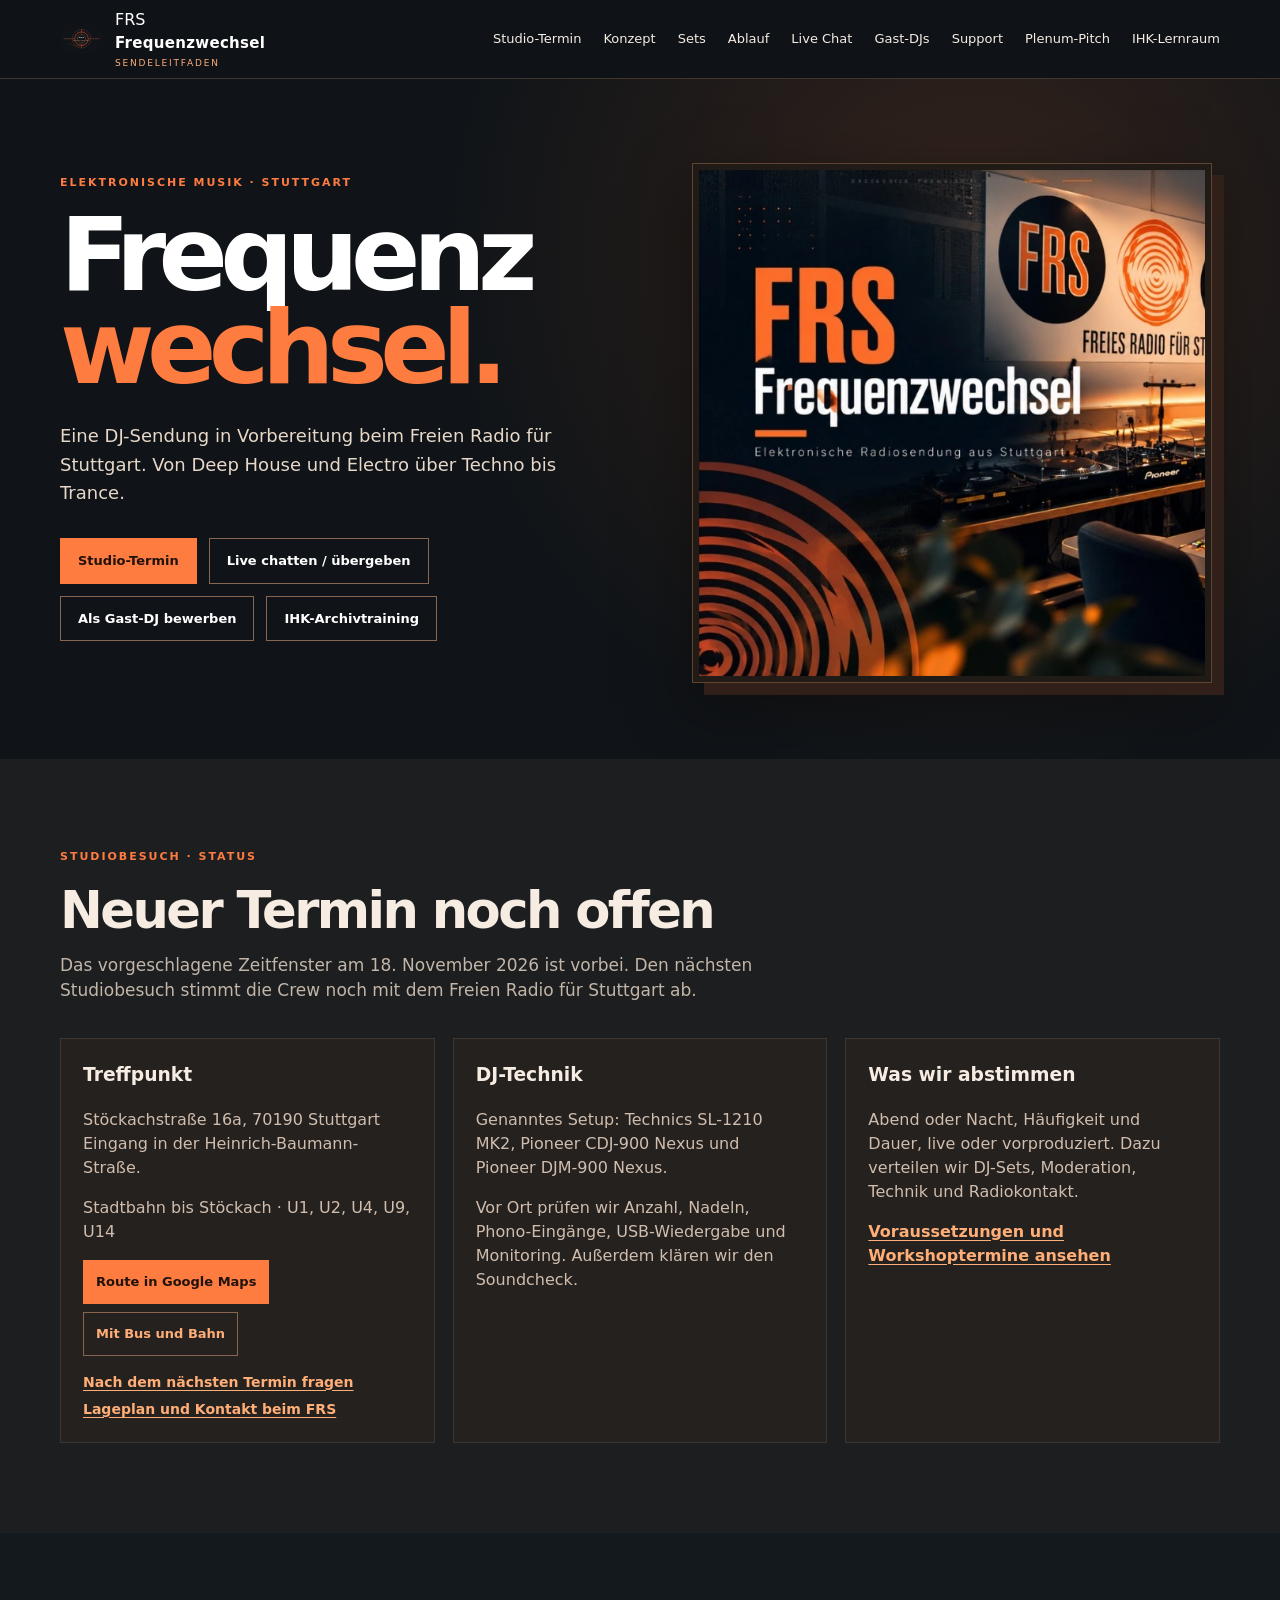
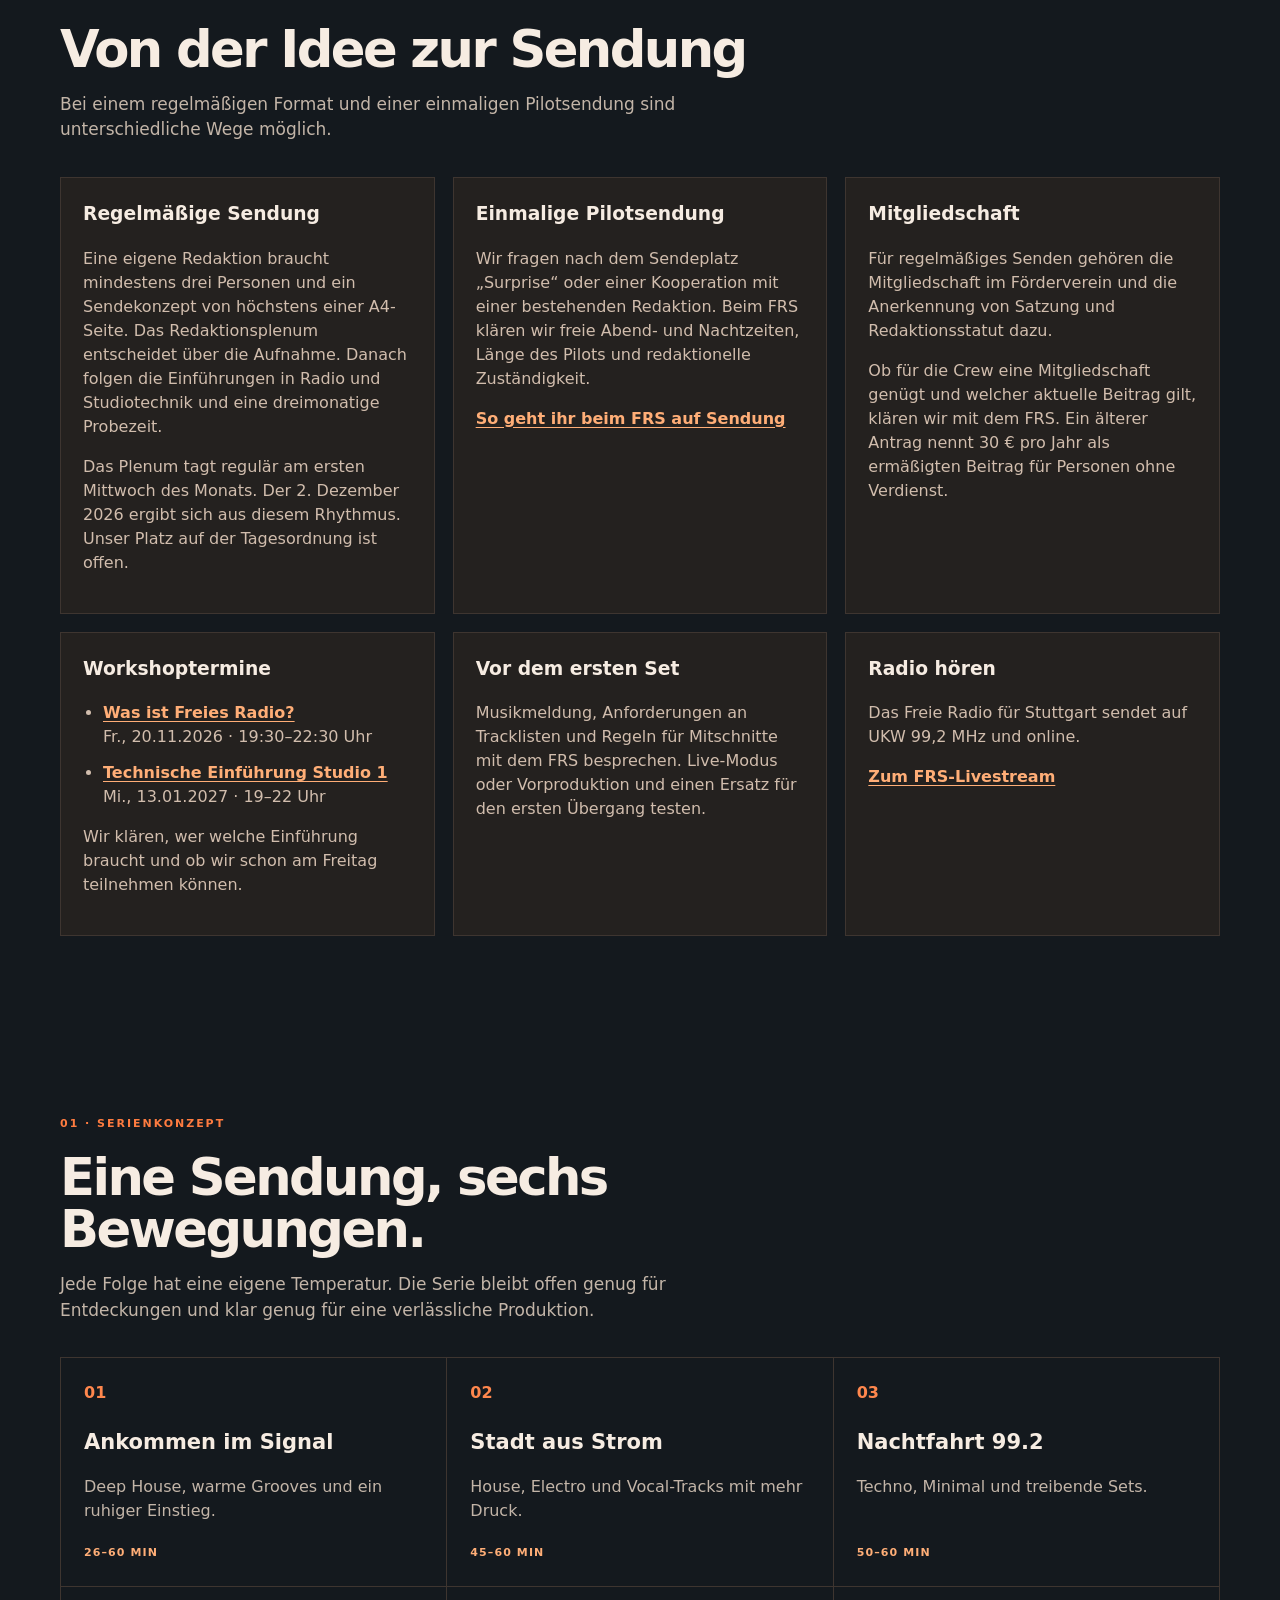
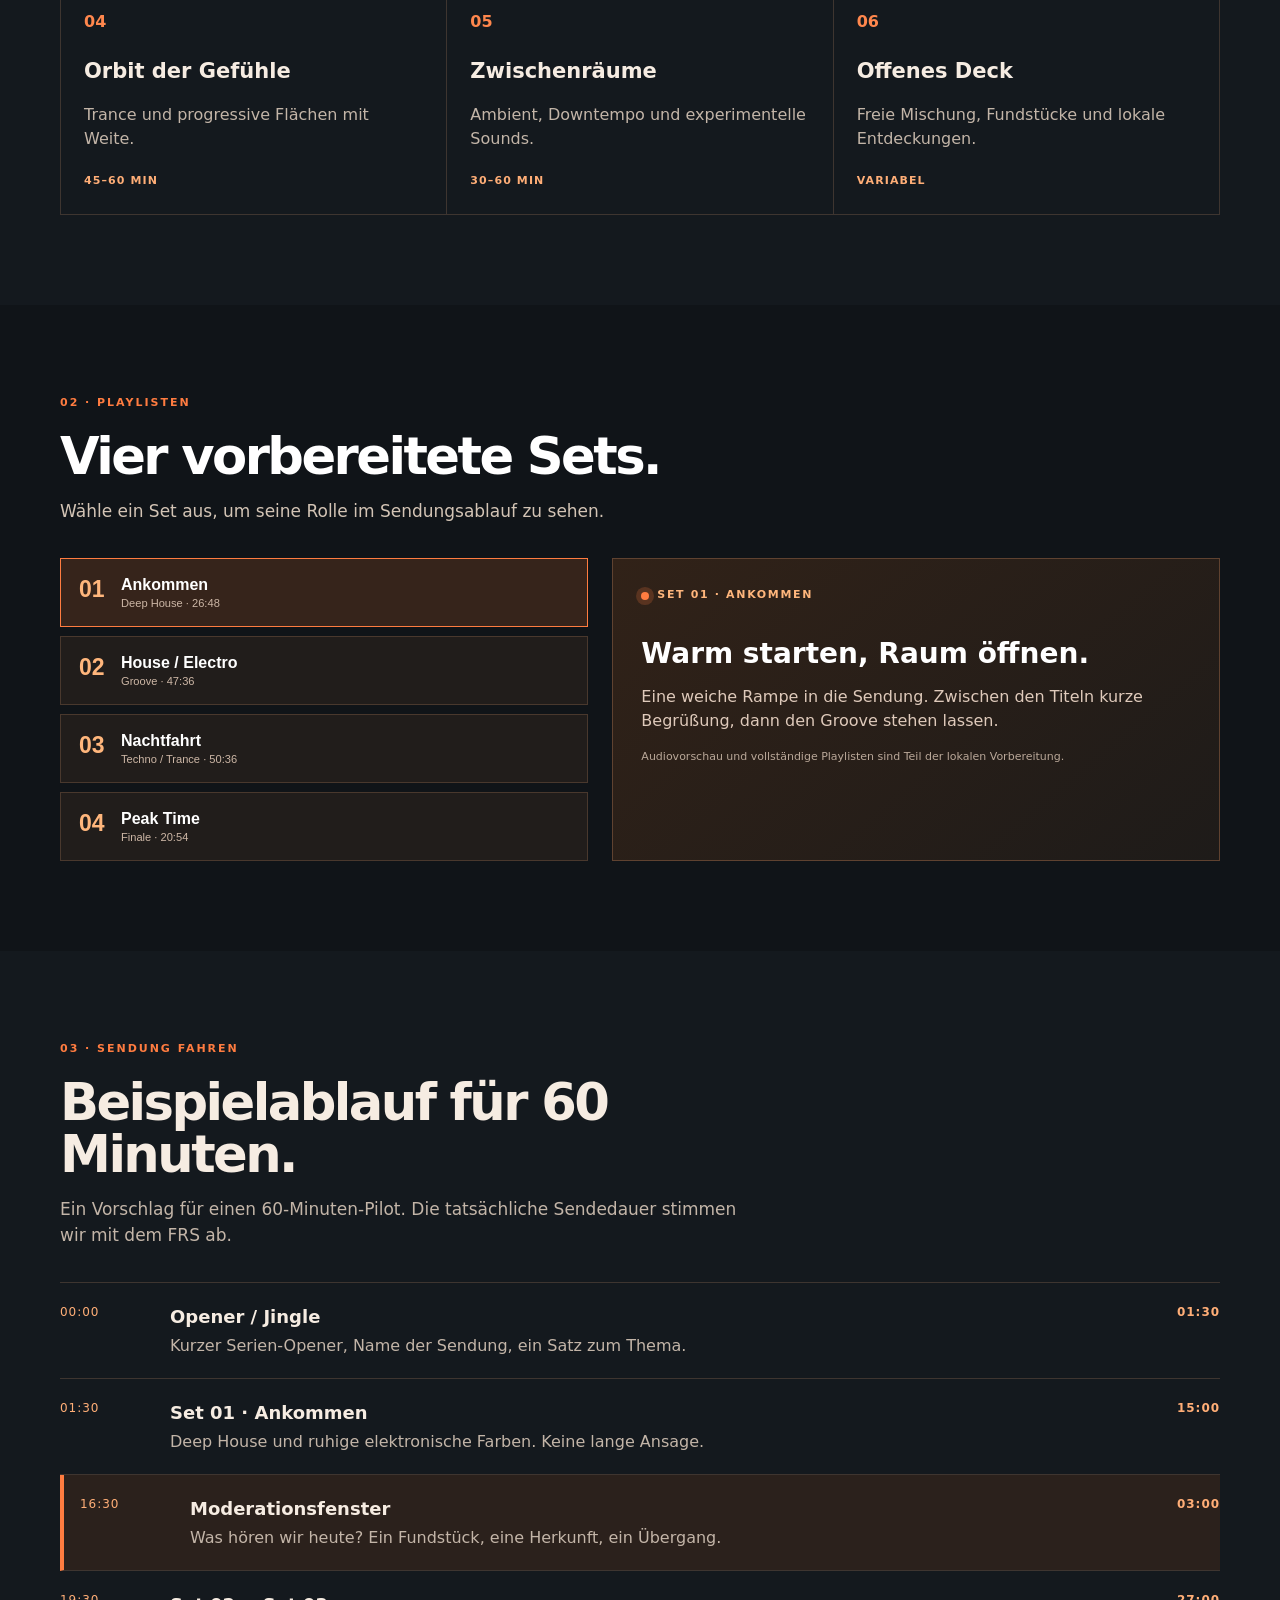
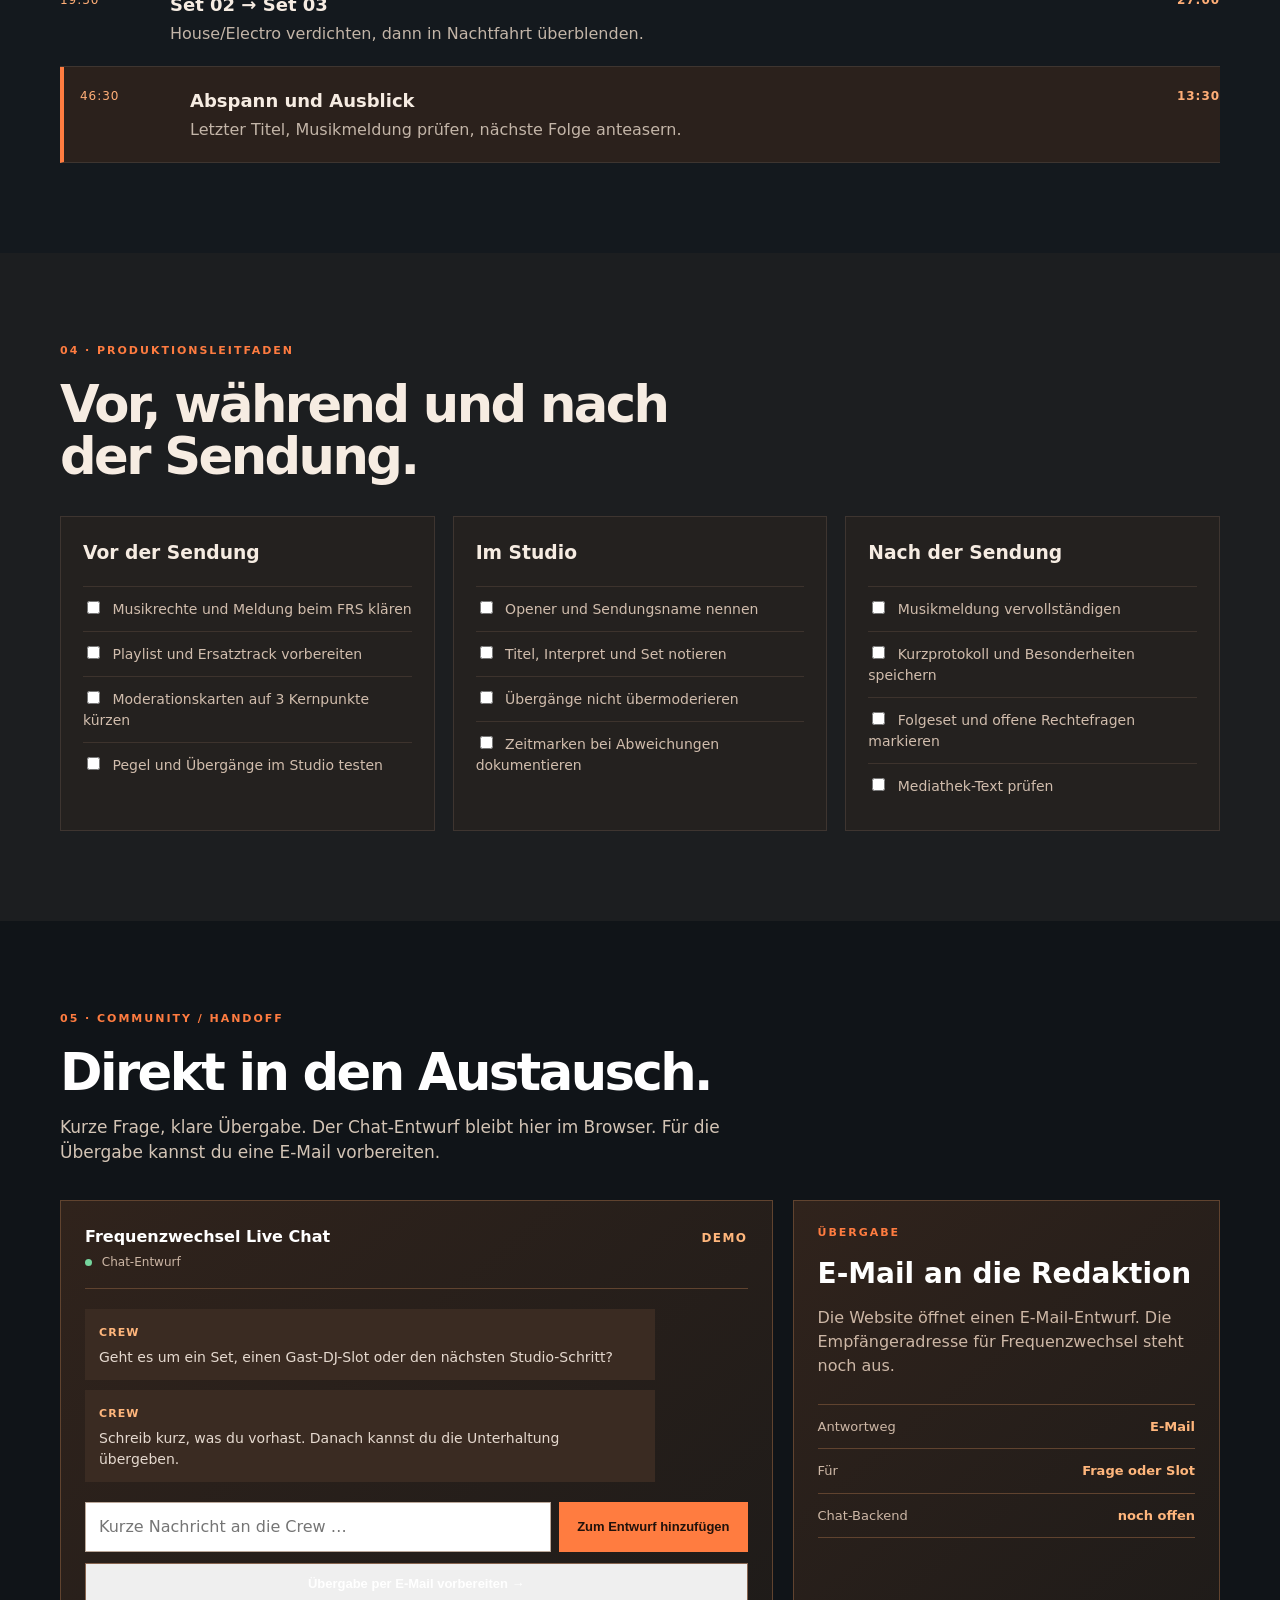
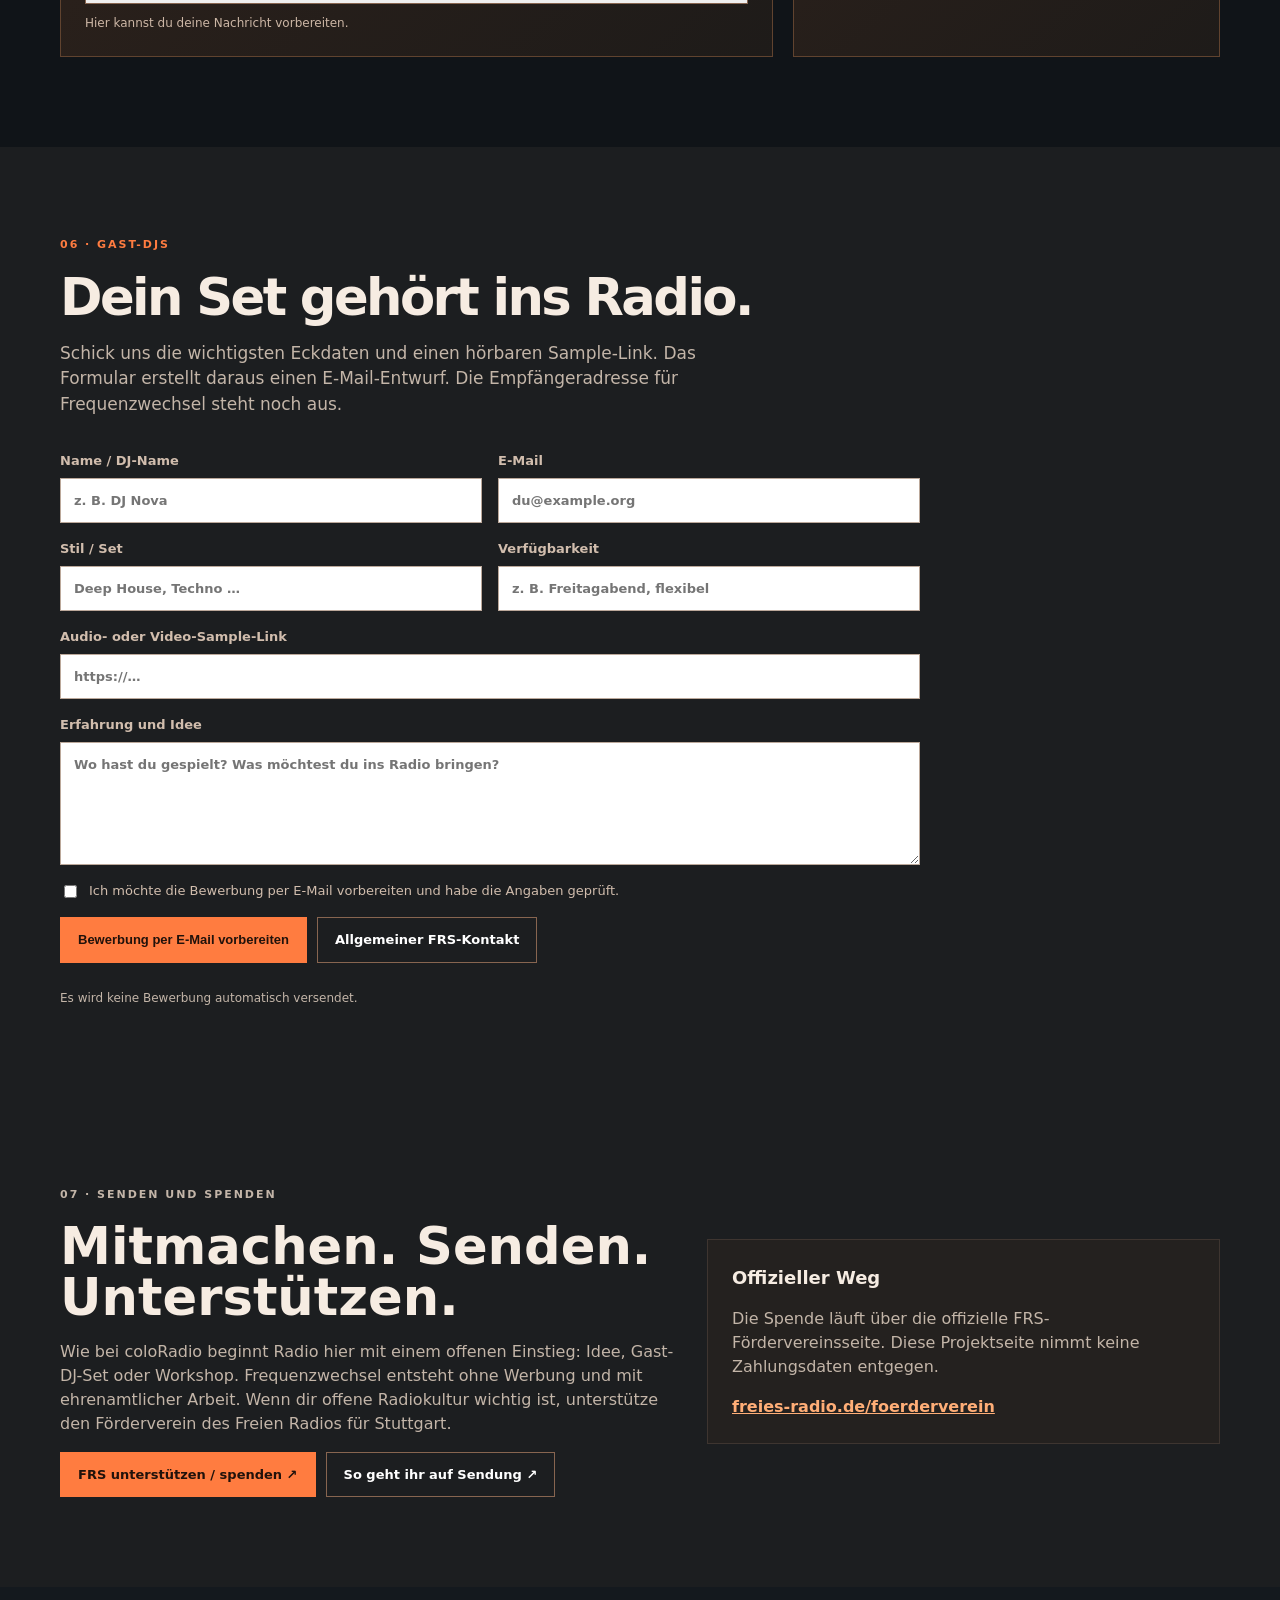
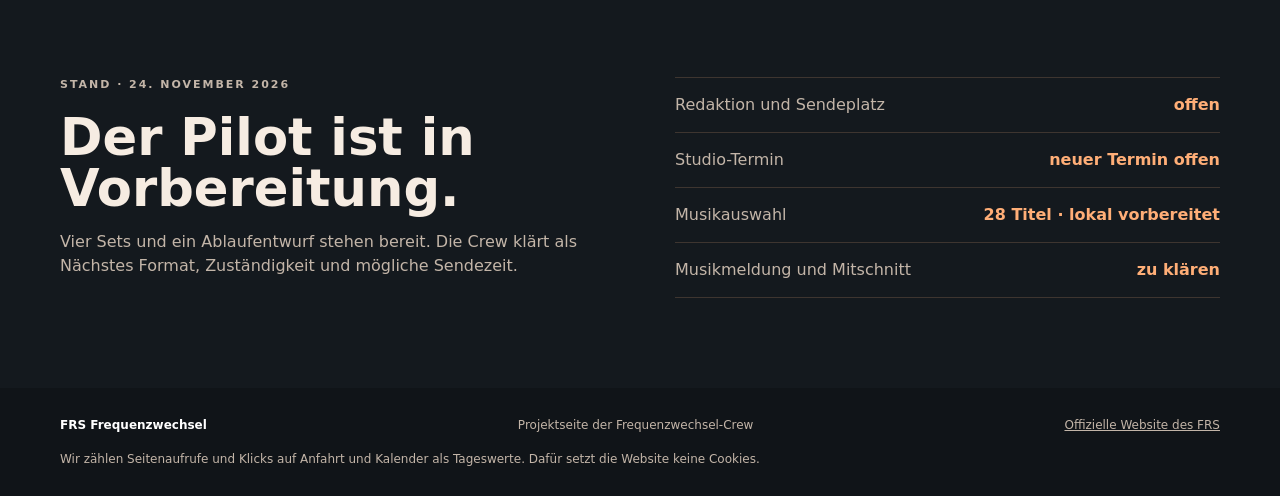
==== commit fc98c256: "deploy: publish current Frequenzwechsel website" ====
--- a/index.html
+++ b/index.html
@@ -17,7 +17,7 @@
 </head>
 <body>
 <a class="skip" href="#main">Zum Inhalt springen</a>
-<header class="top"><div class="shell nav"><a class="brand" href="#start"><img src="assets/frequenzwechsel-mark.svg" alt=""/><span>FRS <b>Frequenzwechsel</b><small>SENDELEITFADEN</small></span></a><button class="menu" aria-controls="links" aria-expanded="false">Menü ☰</button><nav id="links"><a href="#treffen">Studio-Termin</a><a href="#serie">Konzept</a><a href="#sets">Sets</a><a href="#ablauf">Ablauf</a><a href="#community">Live Chat</a><a href="#gast-djs">Gast-DJs</a><a href="#support">Support</a><a href="plenum.html">Plenum-Pitch</a></nav></div></header>
+<header class="top"><div class="shell nav"><a class="brand" href="#start"><img src="assets/frequenzwechsel-mark.svg" alt=""/><span>FRS <b>Frequenzwechsel</b><small>SENDELEITFADEN</small></span></a><button class="menu" aria-controls="links" aria-expanded="false">Menü ☰</button><nav id="links"><a href="#treffen">Studio-Termin</a><a href="#serie">Konzept</a><a href="#sets">Sets</a><a href="#ablauf">Ablauf</a><a href="#community">Live Chat</a><a href="#gast-djs">Gast-DJs</a><a href="#support">Support</a><a href="plenum.html">Plenum-Pitch</a><a href="ihk-lernraum.html">IHK-Lernraum</a></nav></div></header>
 <main id="main">
 <section id="start" class="hero">
   <div class="shell hero-grid">
@@ -29,6 +29,7 @@
         <a class="button primary" href="#treffen">Studio-Termin</a>
         <a class="button" href="#community">Live chatten / übergeben</a>
         <a class="button" href="#gast-djs">Als Gast-DJ bewerben</a>
+        <a class="button" href="ihk-lernraum.html" title="IHK-Projekttraining für das FRS-Archivprojekt">IHK-Archivtraining</a>
       </div>
     </div>
     <div class="hero-art">
@@ -40,9 +41,9 @@
 <section id="treffen" class="section tinted">
   <div class="shell">
     <div class="section-head">
-      <p class="eyebrow">STUDIOBESUCH · VORSCHLAG</p>
-      <h2>Mittwoch, 18. November 2026</h2>
-      <p>Zwischen 13 und 18 Uhr beim Freien Radio für Stuttgart. Die genaue Uhrzeit stimmt die Crew in der WhatsApp-Gruppe ab.</p>
+      <p class="eyebrow">STUDIOBESUCH · STATUS</p>
+      <h2>Neuer Termin noch offen</h2>
+      <p>Das vorgeschlagene Zeitfenster am 18. November 2026 ist vorbei. Den nächsten Studiobesuch stimmt die Crew noch mit dem Freien Radio für Stuttgart ab.</p>
     </div>
     <div class="check-grid planning-grid">
       <article>
@@ -54,7 +55,7 @@
           <a class="button" href="https://www.google.com/maps/dir/?api=1&amp;destination=Freies+Radio+f%C3%BCr+Stuttgart%2C+St%C3%B6ckachstra%C3%9Fe+16a%2C+70190+Stuttgart&amp;travelmode=transit" rel="noreferrer" data-metric="maps_transit">Mit Bus und Bahn</a>
         </div>
         <ul class="visit-links">
-          <li><a href="studiobesuch.ics" download data-metric="calendar">Zeitfenster im Kalender vormerken</a></li>
+          <li><a href="https://www.freies-radio.de/kontakt">Nach dem nächsten Termin fragen</a></li>
           <li><a href="https://www.freies-radio.de/kontakt">Lageplan und Kontakt beim FRS</a></li>
         </ul>
       </article>
@@ -126,16 +127,16 @@
 <section id="support" class="section support-section"><div class="shell support-grid"><div><p class="eyebrow">07 · SENDEN UND SPENDEN</p><h2>Mitmachen. Senden. Unterstützen.</h2><p>Wie bei coloRadio beginnt Radio hier mit einem offenen Einstieg: Idee, Gast-DJ-Set oder Workshop. Frequenzwechsel entsteht ohne Werbung und mit ehrenamtlicher Arbeit. Wenn dir offene Radiokultur wichtig ist, unterstütze den Förderverein des Freien Radios für Stuttgart.</p><div class="form-actions"><a class="button primary" href="https://www.freies-radio.de/foerderverein" target="_blank" rel="noopener">FRS unterstützen / spenden ↗</a><a class="button" href="https://www.freies-radio.de/auf-sendung-gehen" target="_blank" rel="noopener">So geht ihr auf Sendung ↗</a></div></div><div class="support-note"><strong>Offizieller Weg</strong><p>Die Spende läuft über die offizielle FRS-Fördervereinsseite. Diese Projektseite nimmt keine Zahlungsdaten entgegen.</p><a href="https://www.freies-radio.de/foerderverein" target="_blank" rel="noopener">freies-radio.de/foerderverein</a></div></div></section>
 <section id="status" class="section">
   <div class="shell status">
-    <div><p class="eyebrow">STAND · 16. NOVEMBER 2026</p><h2>Der Pilot ist in Vorbereitung.</h2><p>Vier Sets und ein Ablaufentwurf stehen bereit. Die Crew klärt als Nächstes Format, Zuständigkeit und mögliche Sendezeit.</p></div>
+    <div><p class="eyebrow">STAND · 24. NOVEMBER 2026</p><h2>Der Pilot ist in Vorbereitung.</h2><p>Vier Sets und ein Ablaufentwurf stehen bereit. Die Crew klärt als Nächstes Format, Zuständigkeit und mögliche Sendezeit.</p></div>
     <dl>
       <div><dt>Redaktion und Sendeplatz</dt><dd>offen</dd></div>
-      <div><dt>Studio-Termin</dt><dd>18.11. · vorgeschlagen</dd></div>
+      <div><dt>Studio-Termin</dt><dd>neuer Termin offen</dd></div>
       <div><dt>Musikauswahl</dt><dd>28 Titel · lokal vorbereitet</dd></div>
       <div><dt>Musikmeldung und Mitschnitt</dt><dd>zu klären</dd></div>
     </dl>
   </div>
 </section>
 </main><footer><div class="shell"><strong>FRS Frequenzwechsel</strong><span>Projektseite der Frequenzwechsel-Crew</span><span><a href="https://www.freies-radio.de/">Offizielle Website des FRS</a></span></div><div class="shell reach-note"><p>Wir zählen Seitenaufrufe und Klicks auf Anfahrt und Kalender als Tageswerte. Dafür setzt die Website keine Cookies.</p></div></footer>
-<script src="app.js?v=20261117-mail-draft"></script>
+<script src="app.js?v=20261124-status"></script>
 <script src="metrics.js" data-view="view_home" defer></script>
 </body></html>
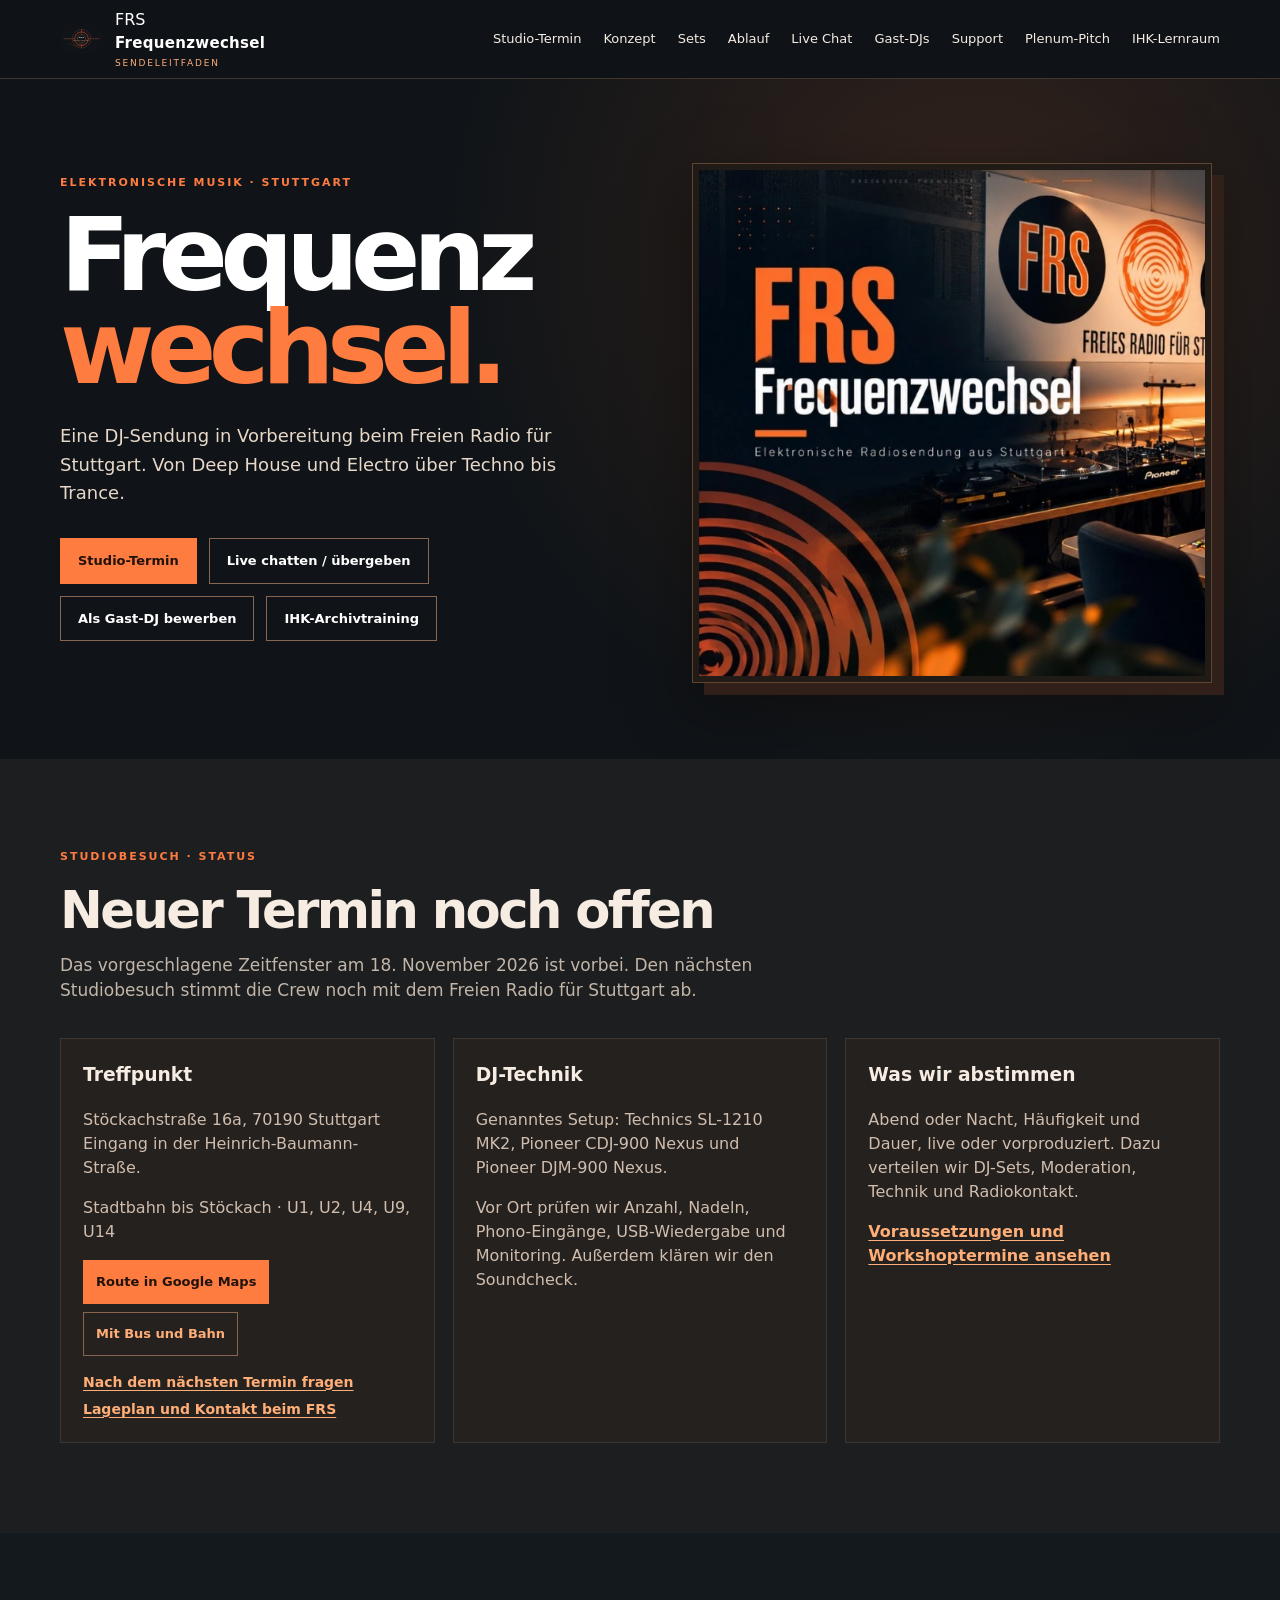
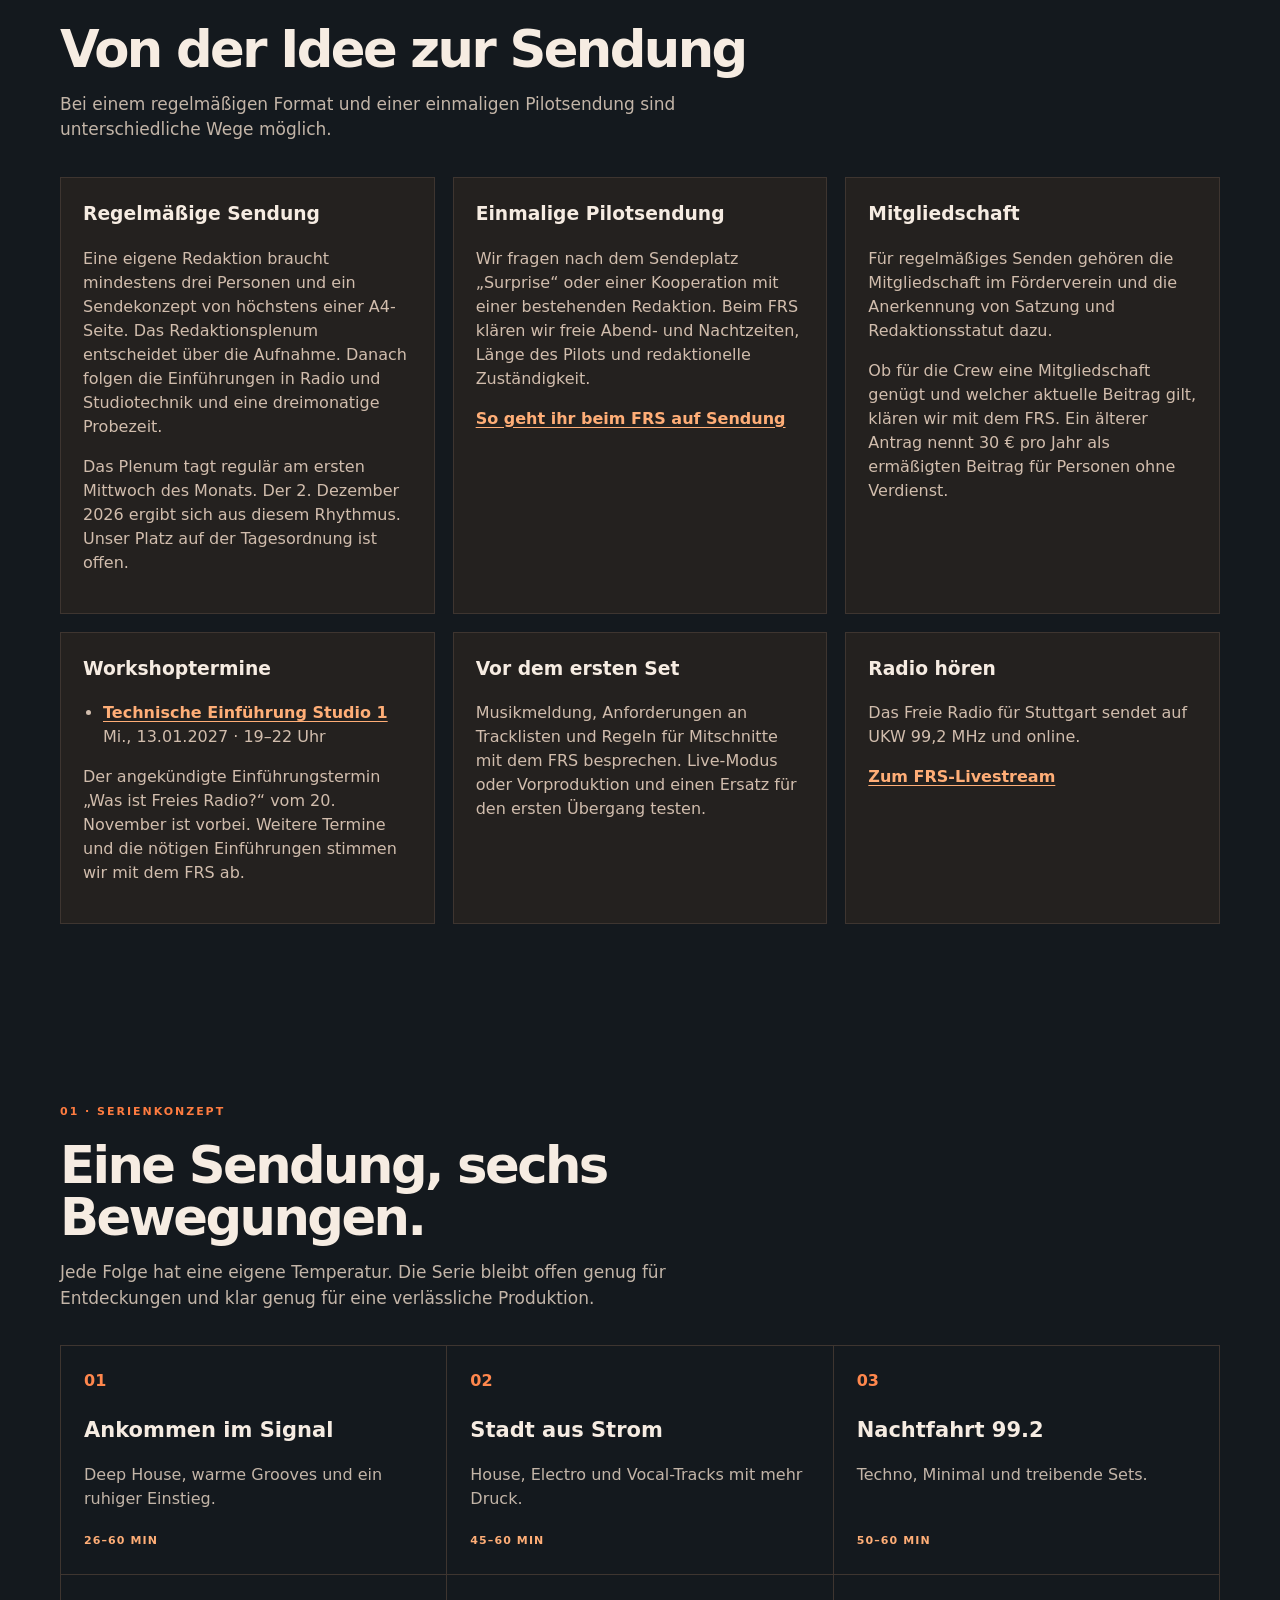
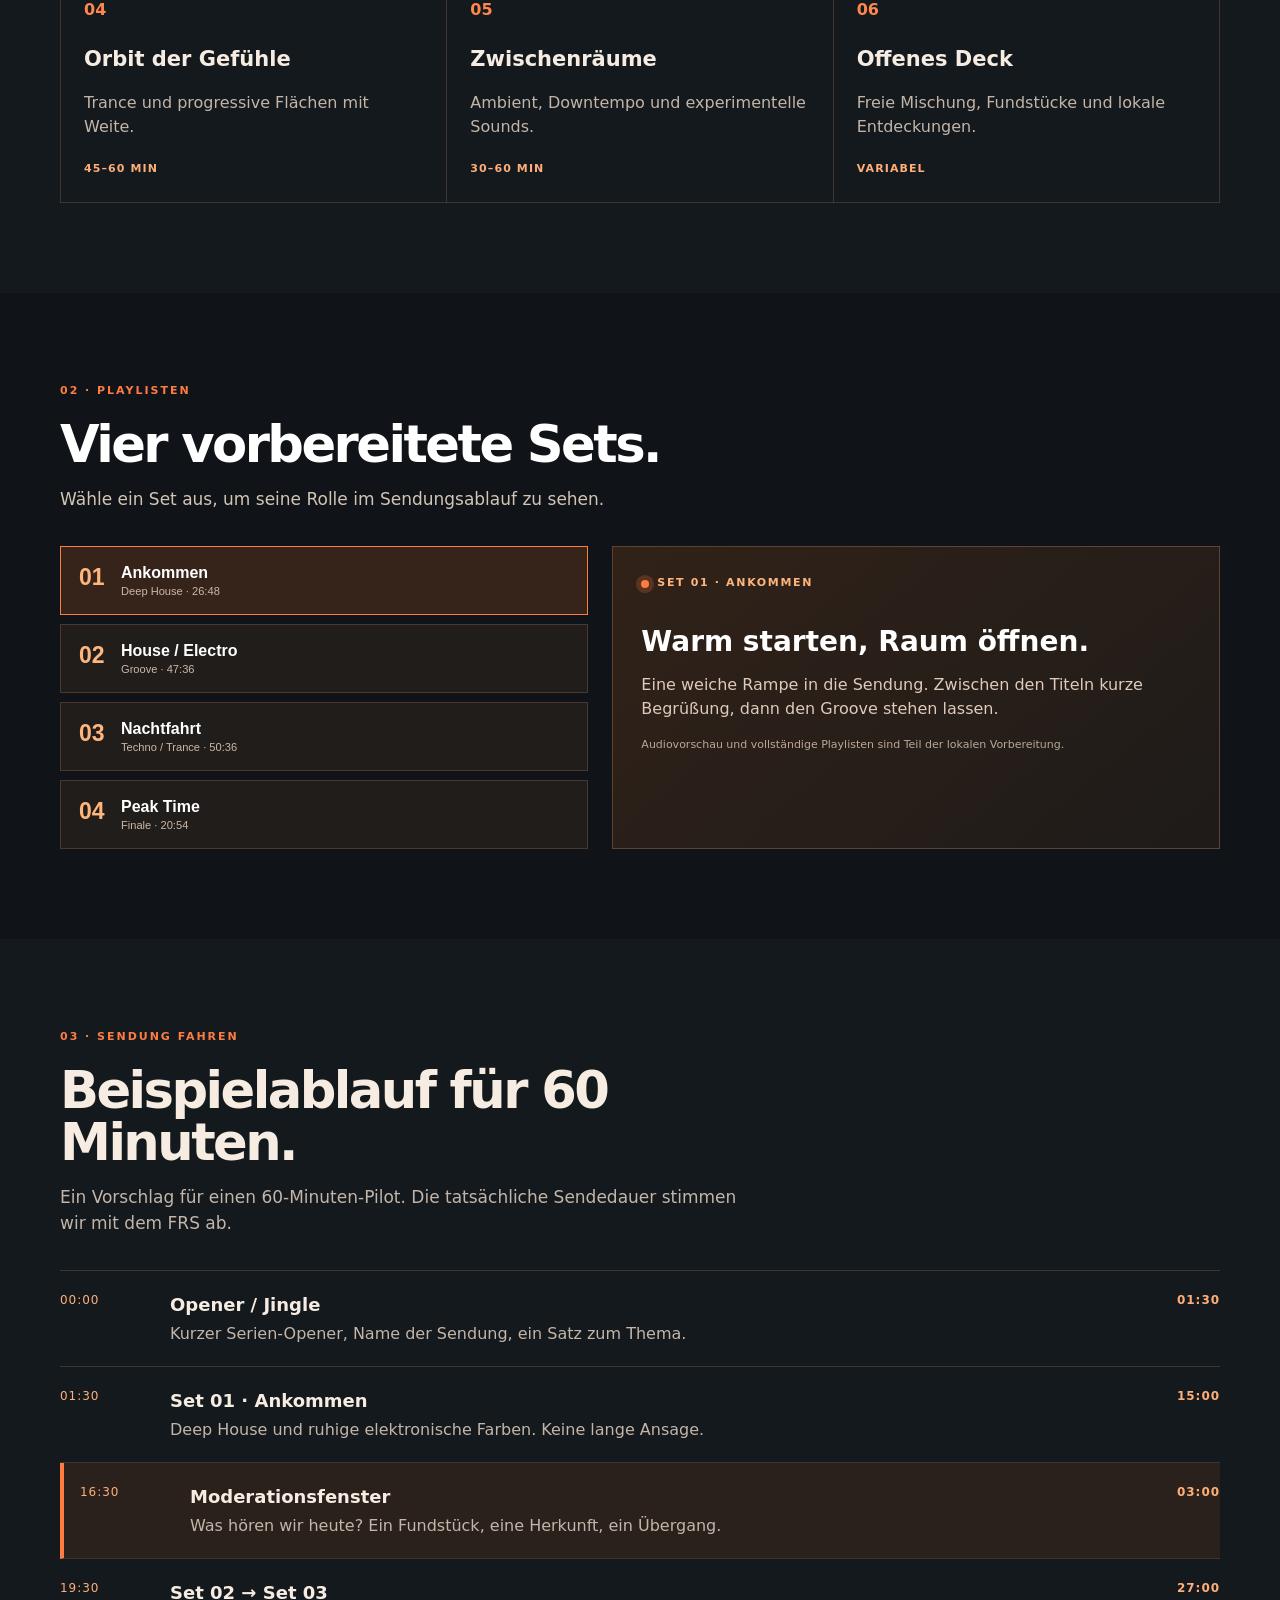
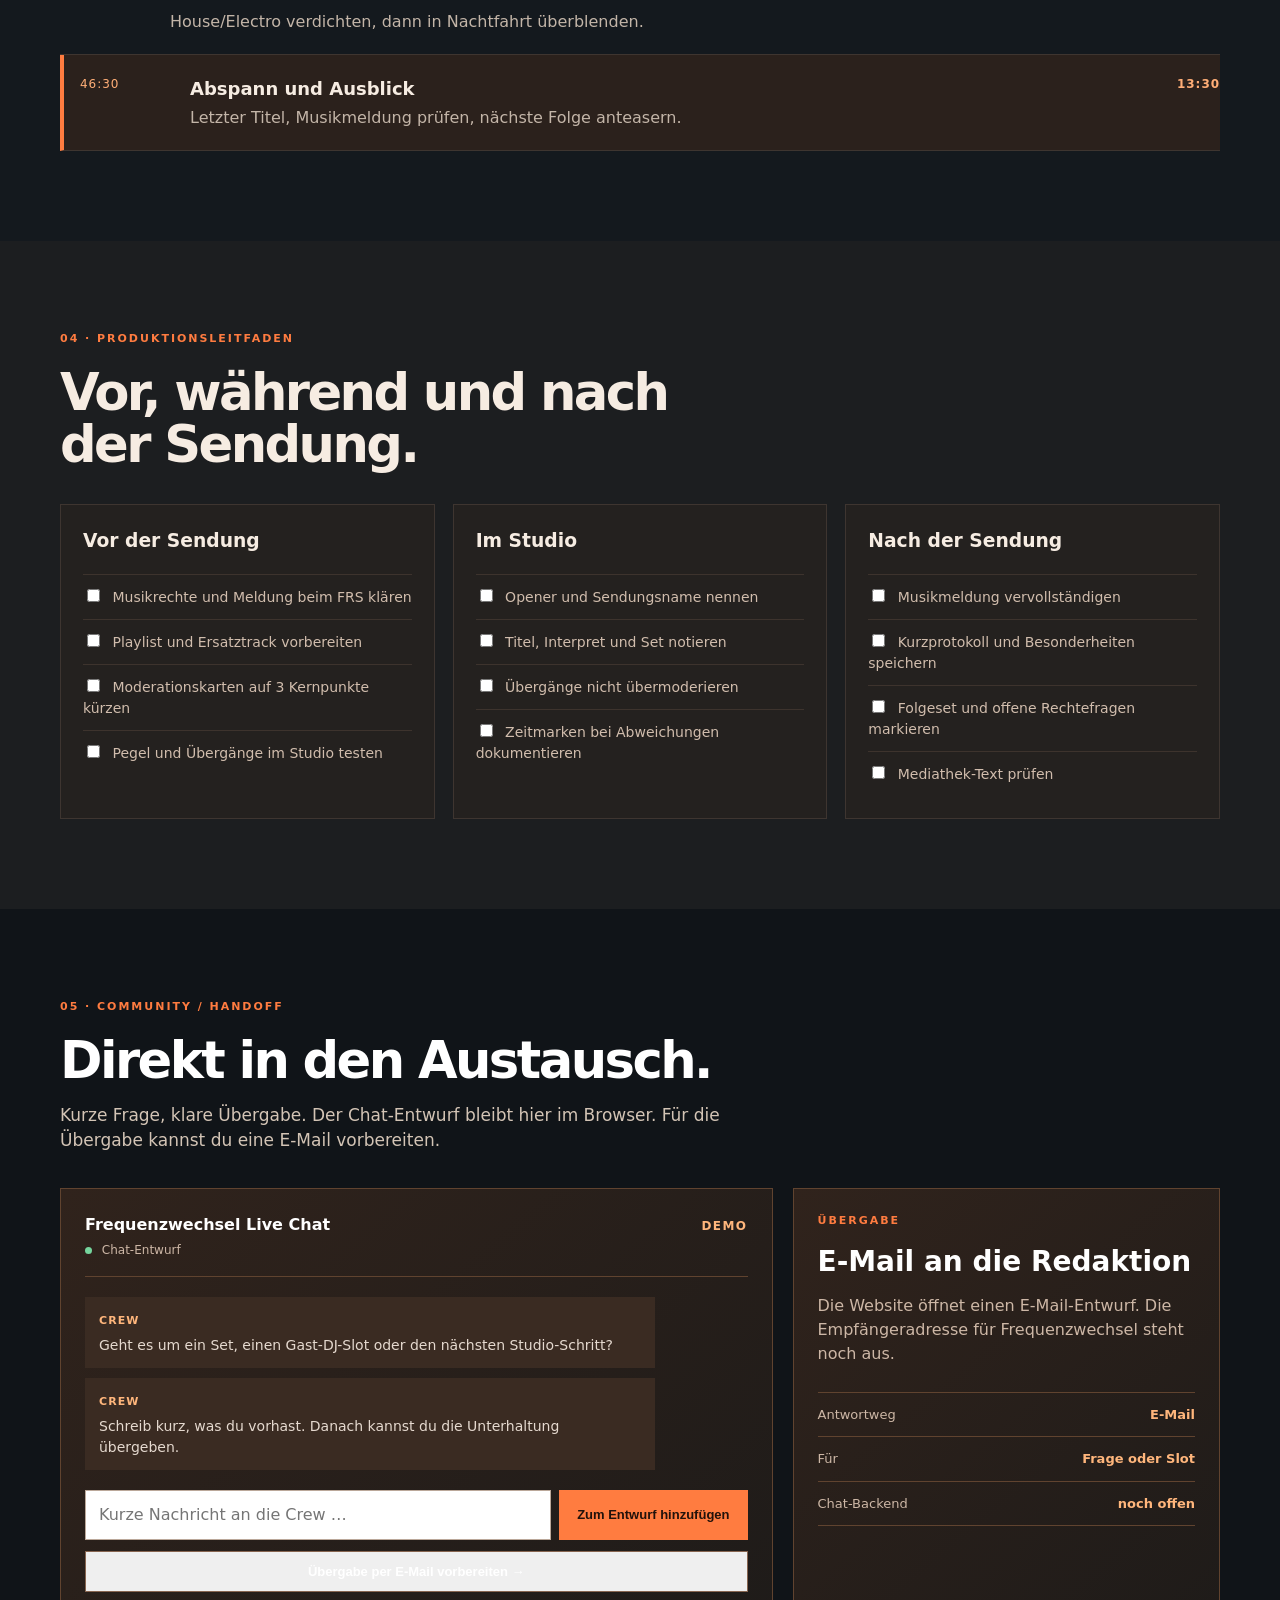
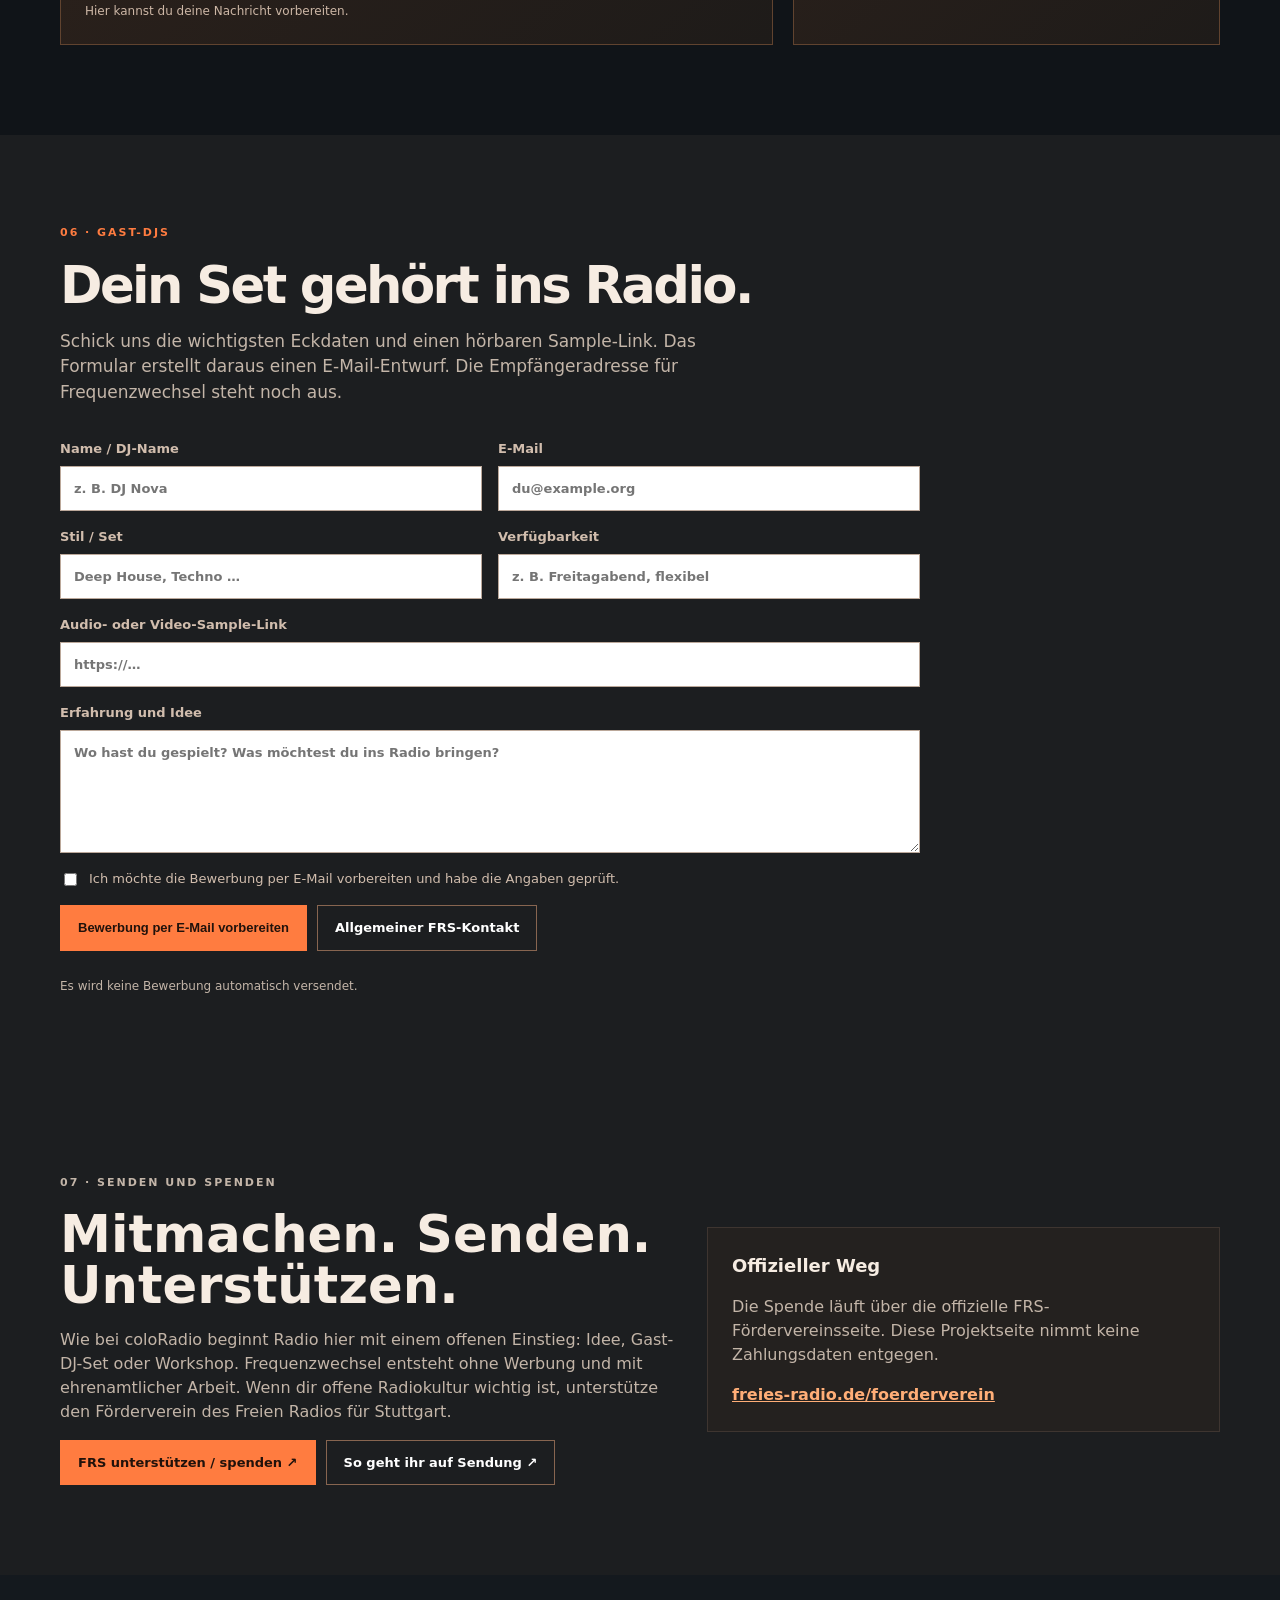
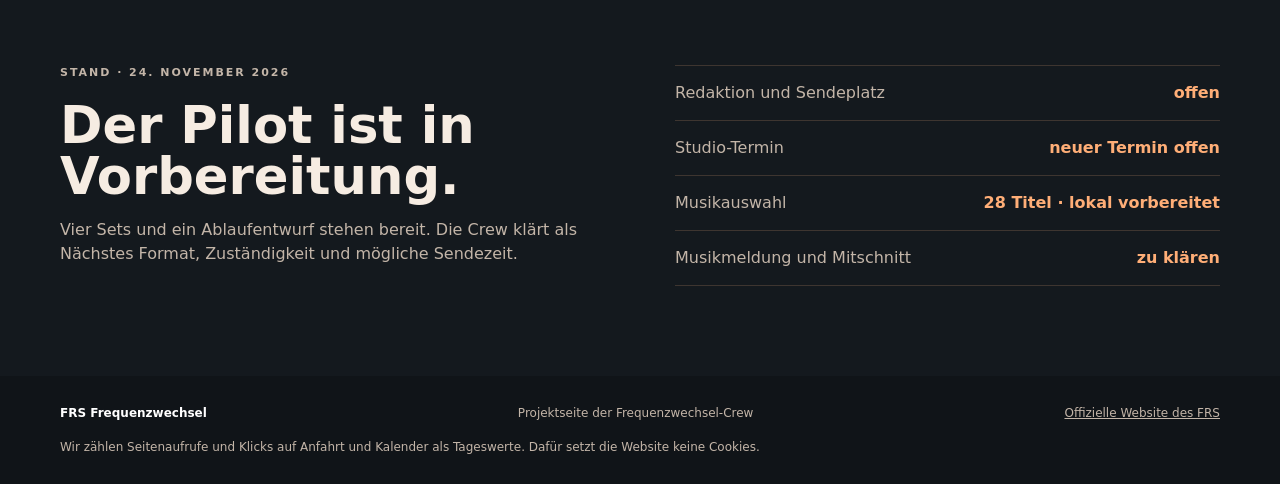
==== commit 885d7f47: "deploy: refresh workshop status" ====
--- a/index.html
+++ b/index.html
@@ -100,10 +100,9 @@
       <article>
         <h3>Workshoptermine</h3>
         <ul class="workshop-list">
-          <li><a href="https://www.bz-bm.de/seminare/7249/">Was ist Freies Radio?</a><br>Fr., 20.11.2026 · 19:30–22:30 Uhr</li>
           <li><a href="https://www.bz-bm.de/seminare/7250/">Technische Einführung Studio 1</a><br>Mi., 13.01.2027 · 19–22 Uhr</li>
         </ul>
-        <p>Wir klären, wer welche Einführung braucht und ob wir schon am Freitag teilnehmen können.</p>
+        <p>Der angekündigte Einführungstermin „Was ist Freies Radio?“ vom 20. November ist vorbei. Weitere Termine und die nötigen Einführungen stimmen wir mit dem FRS ab.</p>
       </article>
       <article>
         <h3>Vor dem ersten Set</h3>
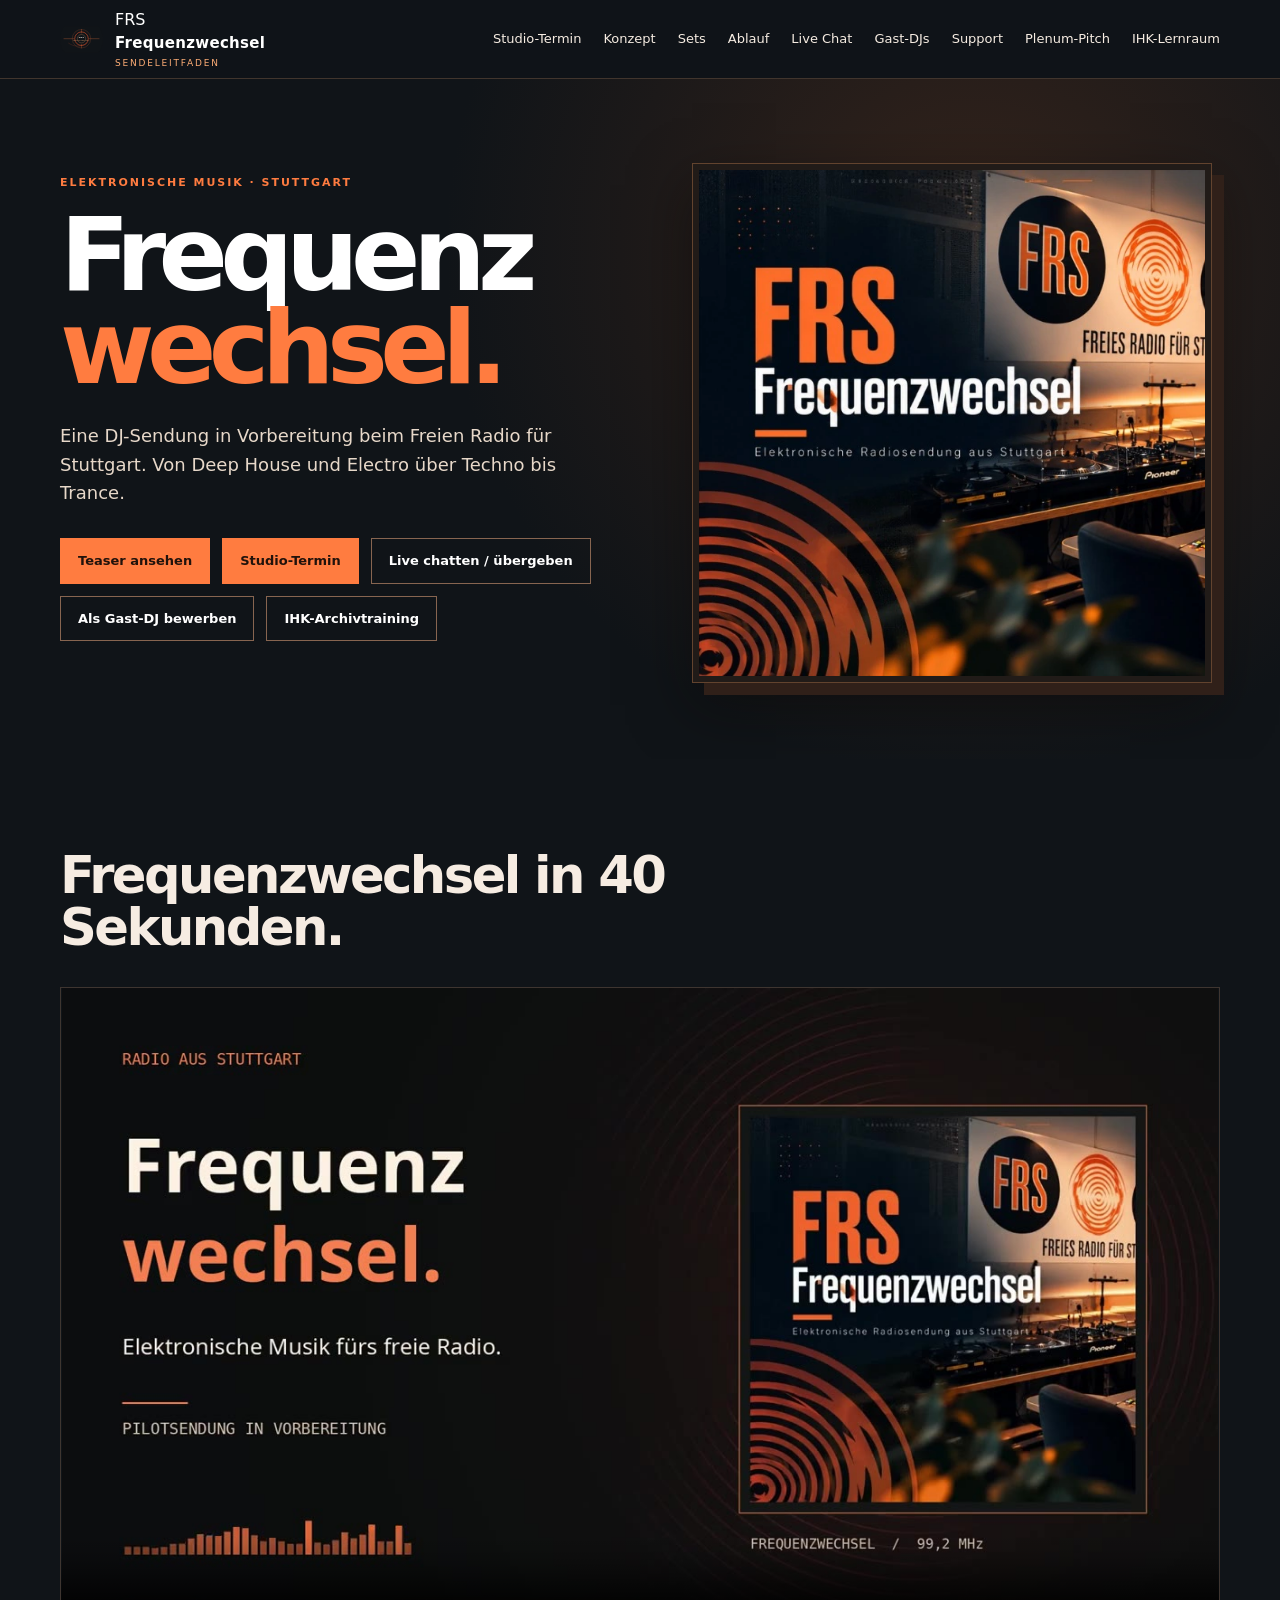
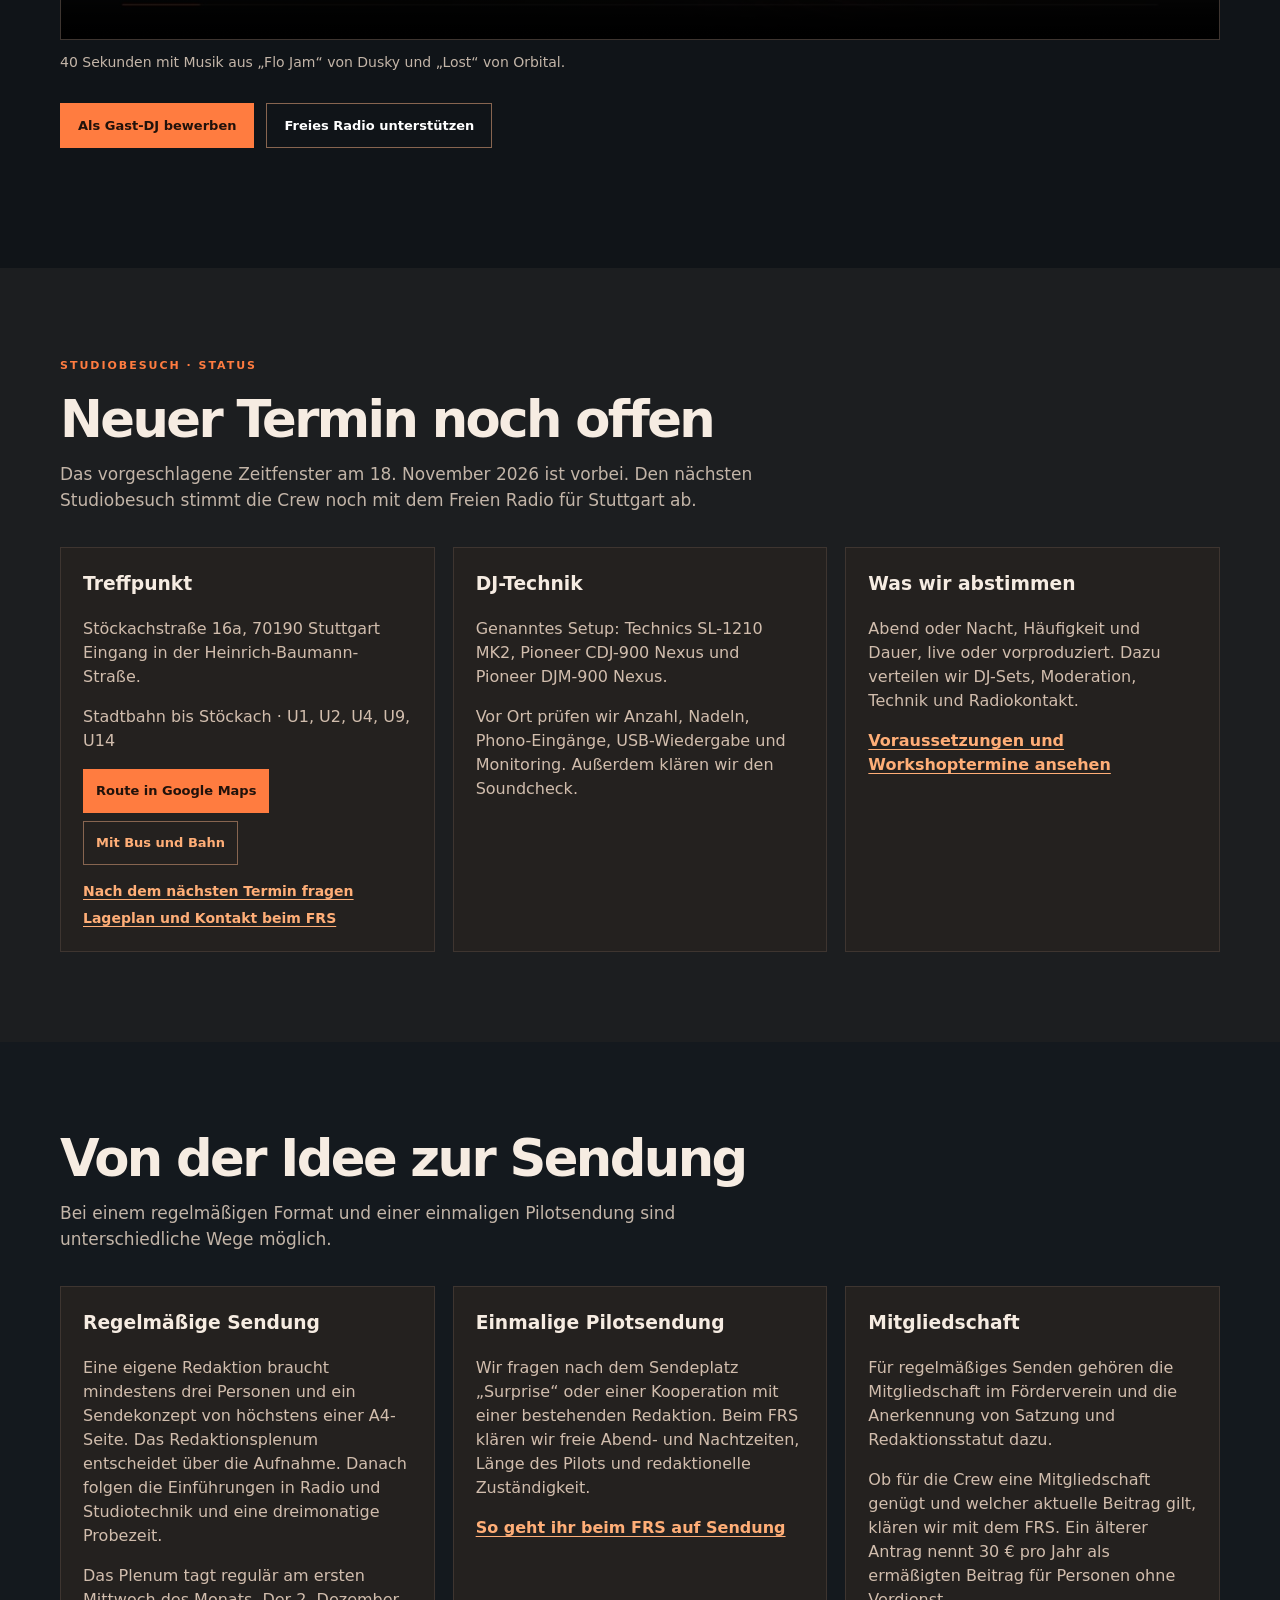
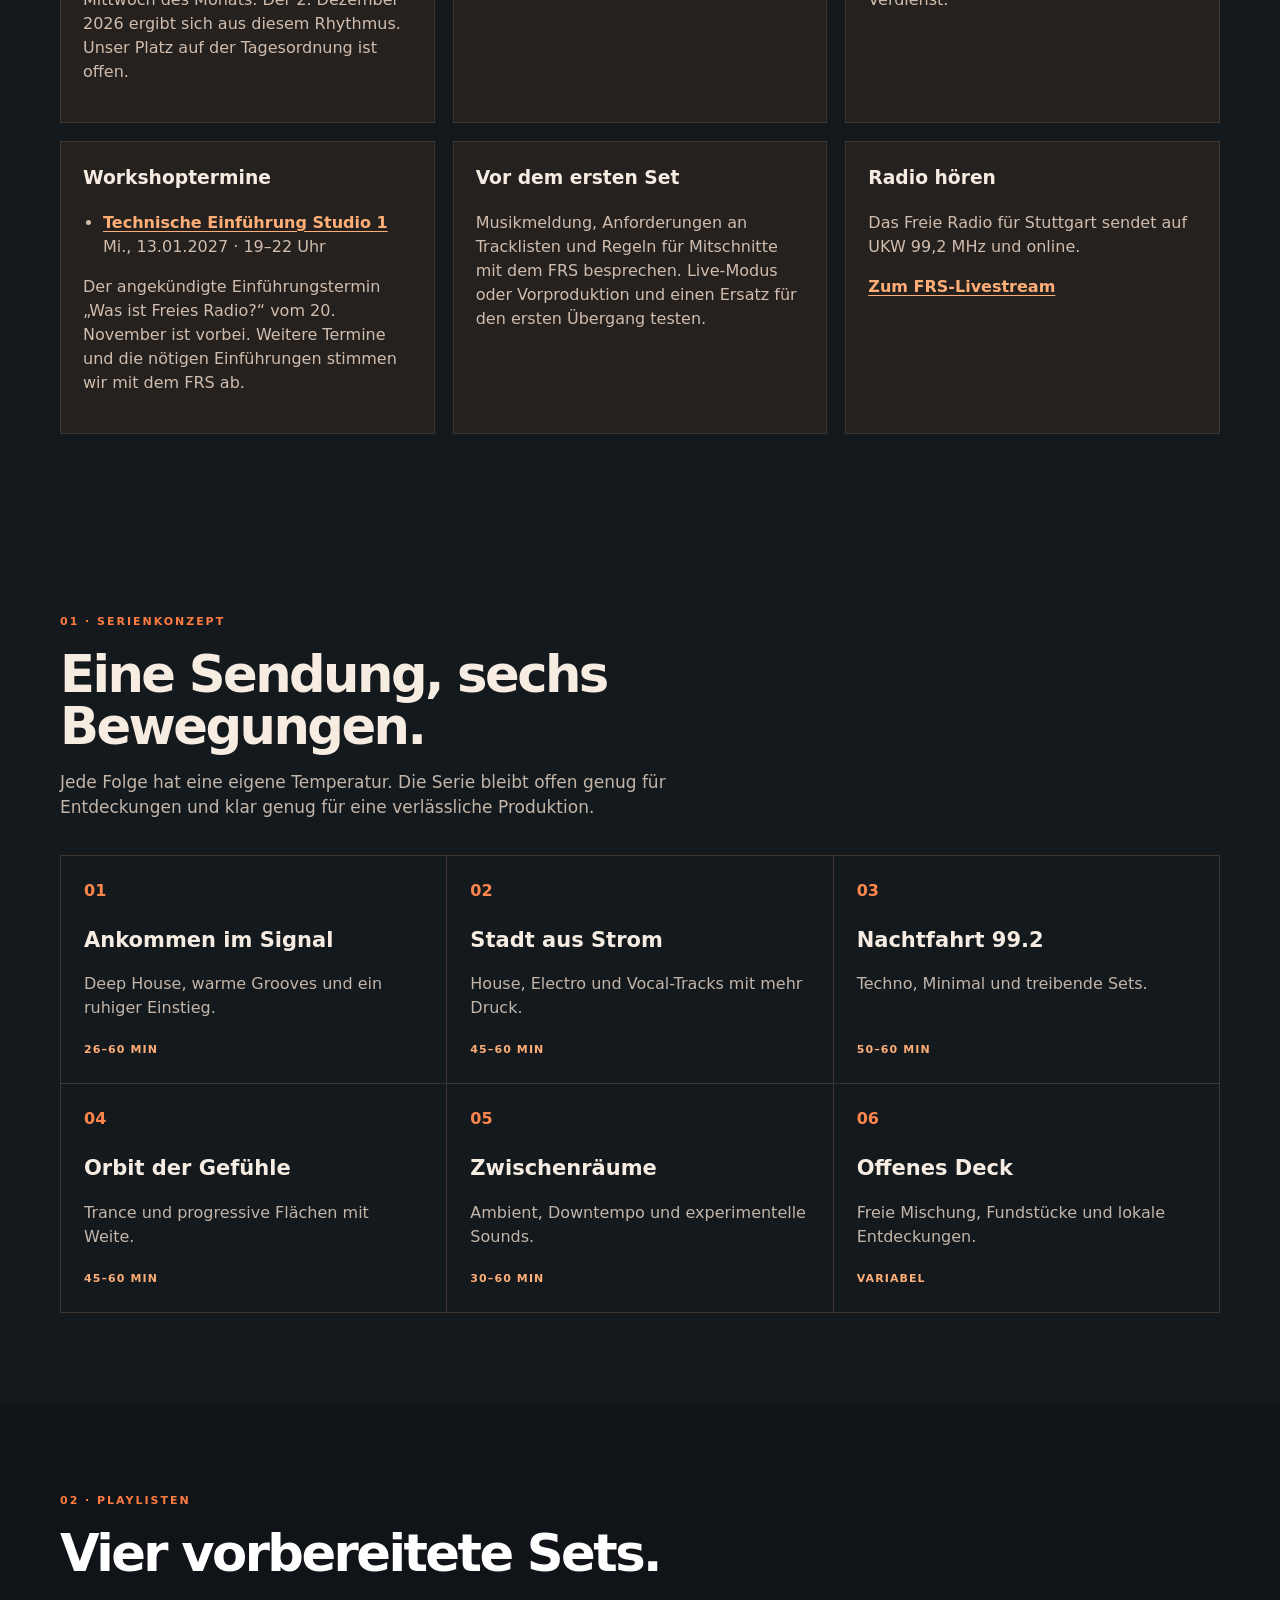
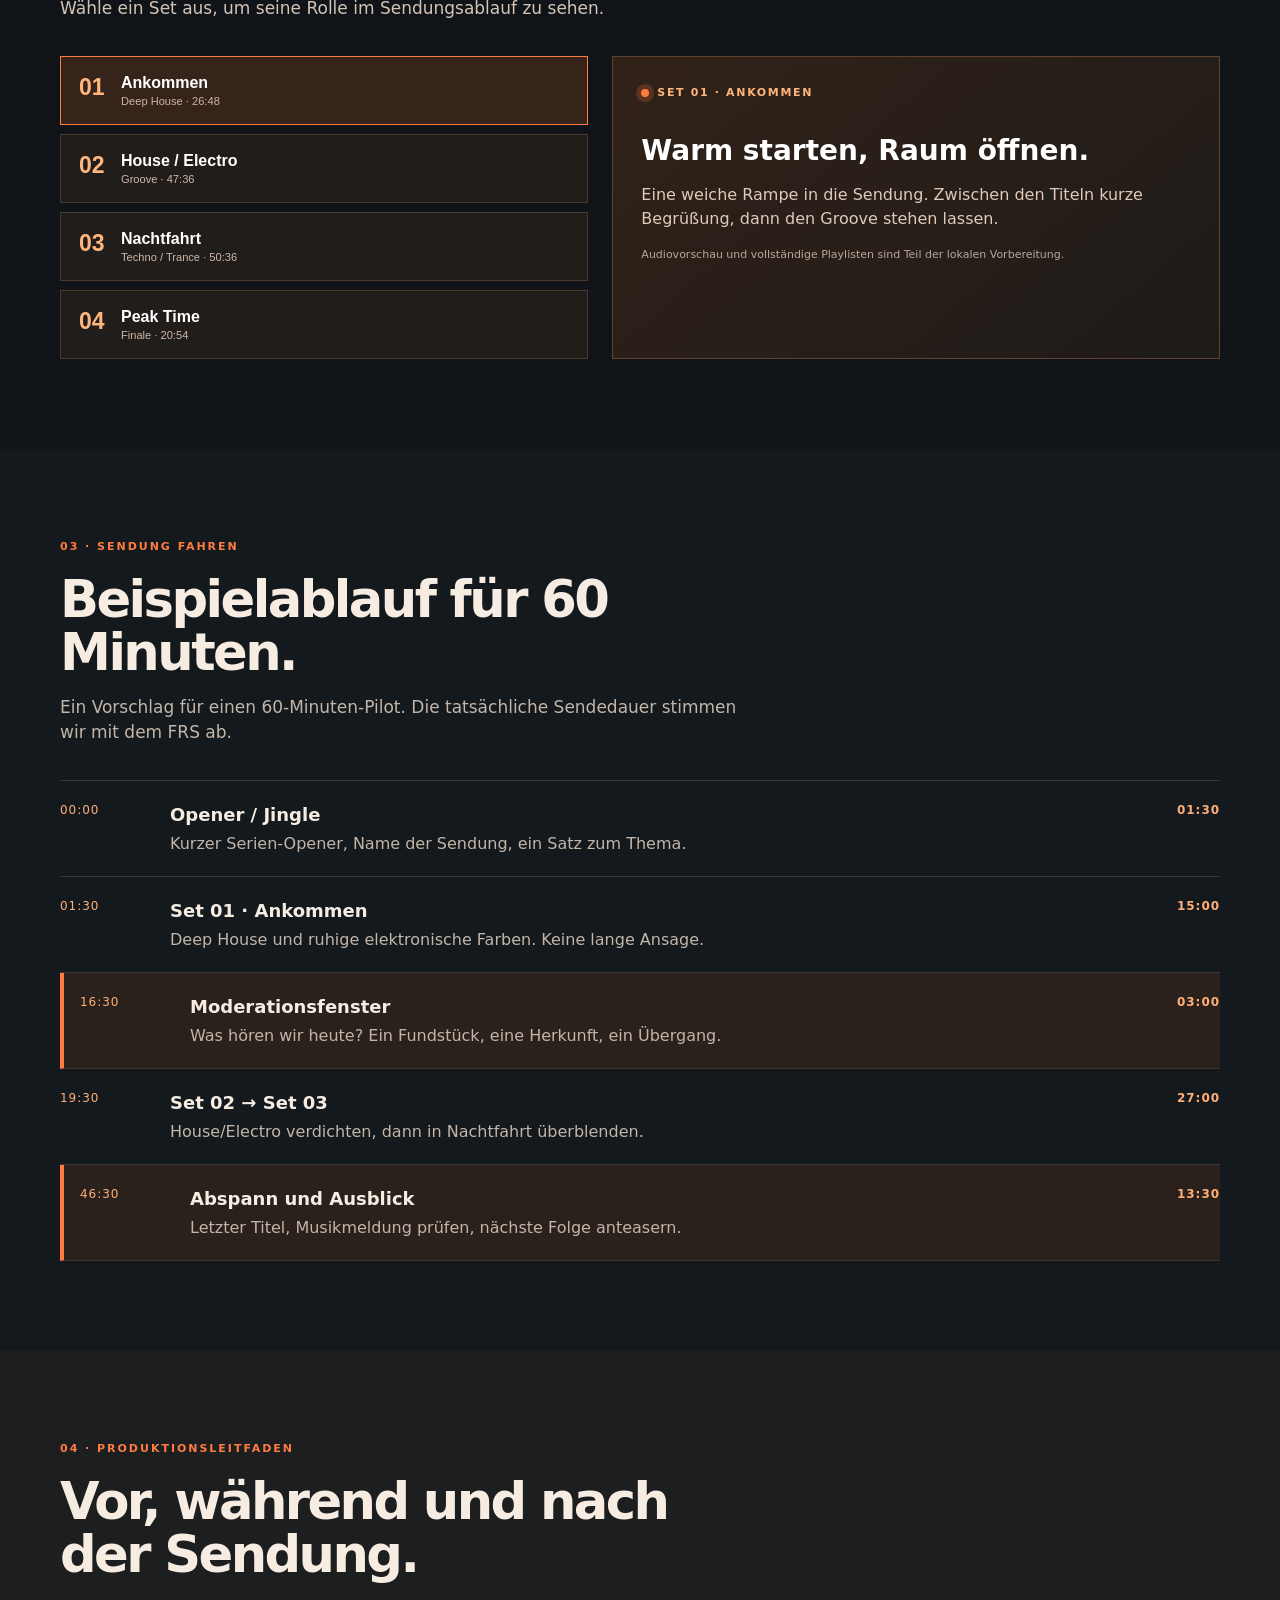
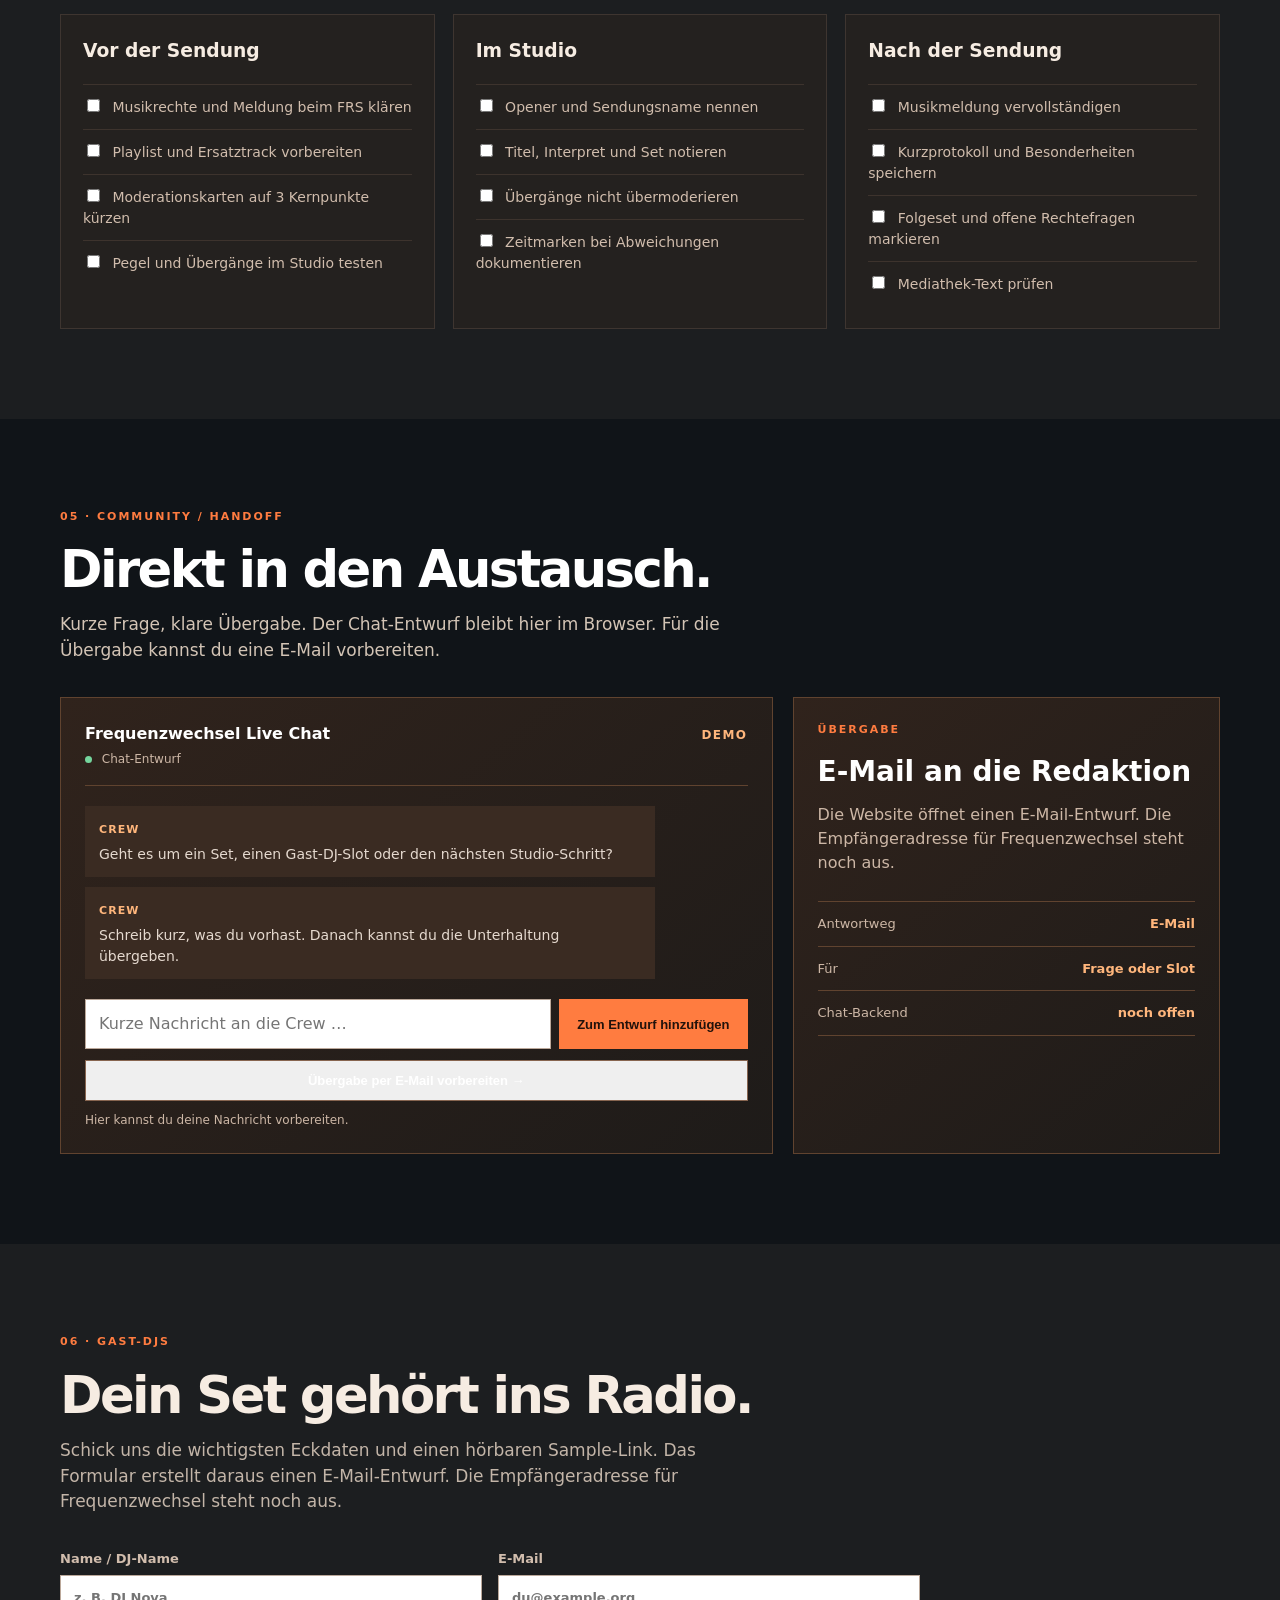
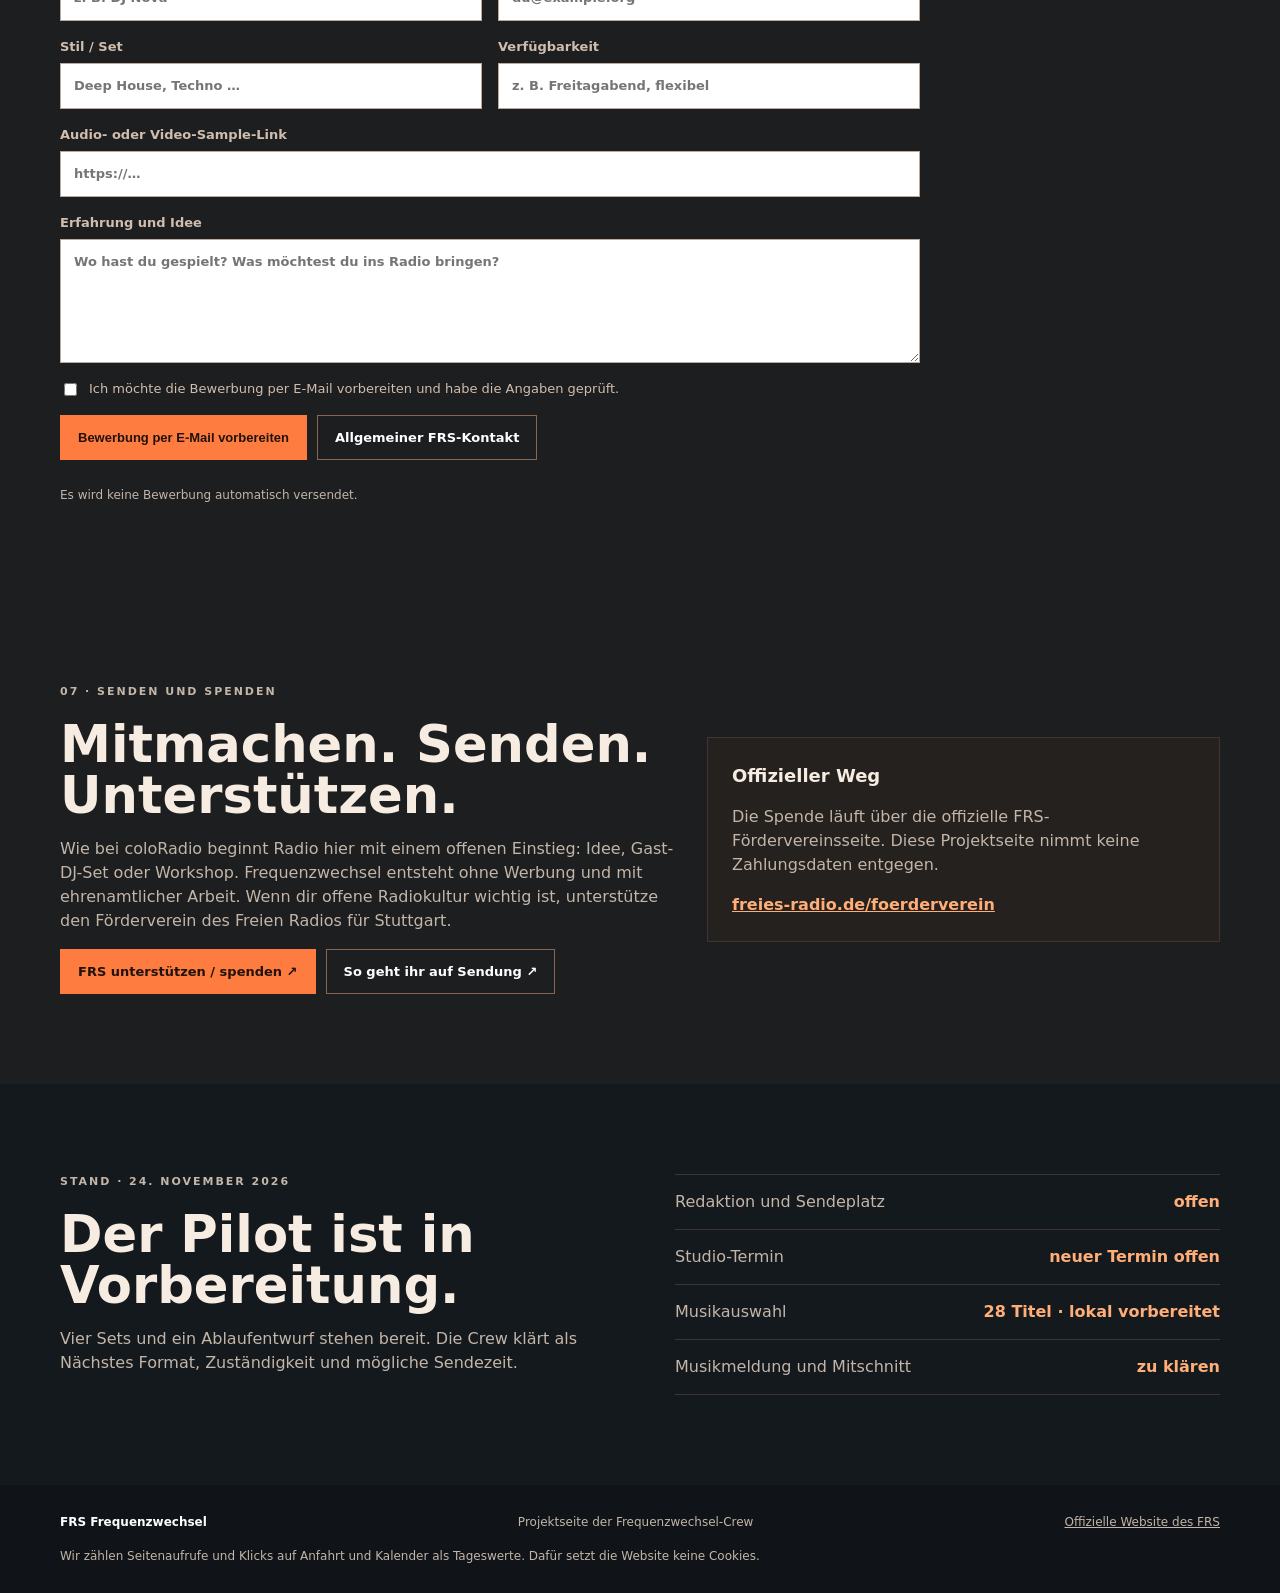
==== commit b5d164f4: "feat: publish the Frequenzwechsel video teaser" ====
--- a/index.html
+++ b/index.html
@@ -6,14 +6,14 @@
   <meta property="og:type" content="website">
   <meta property="og:title" content="Frequenzwechsel · Elektronische Radiosendung aus Stuttgart">
   <meta property="og:description" content="Studiobesuch, DJ-Setup und Sendeidee beim Freien Radio für Stuttgart.">
-  <meta property="og:image" content="https://nachhall.pntr.dev/assets/frequenzwechsel-cover.webp">
+  <meta property="og:image" content="https://donmassa84.github.io/frs-frequenzwechsel/assets/frequenzwechsel-cover.webp">
   <meta property="og:image:width" content="640">
   <meta property="og:image:height" content="640">
-  <meta property="og:url" content="https://nachhall.pntr.dev/">
+  <meta property="og:url" content="https://donmassa84.github.io/frs-frequenzwechsel/">
   <meta name="theme-color" content="#101418">
   <title>FRS Frequenzwechsel · Sendeleitfaden</title>
   <link rel="icon" href="assets/frequenzwechsel-mark.svg" type="image/svg+xml">
-  <link rel="stylesheet" href="style.css">
+  <link rel="stylesheet" href="style.css?v=20261126-teaser">
 </head>
 <body>
 <a class="skip" href="#main">Zum Inhalt springen</a>
@@ -26,6 +26,7 @@
       <h1>Frequenz<em>wechsel.</em></h1>
       <p class="lead">Eine DJ-Sendung in Vorbereitung beim Freien Radio für Stuttgart. Von Deep House und Electro über Techno bis Trance.</p>
       <div class="actions">
+        <a class="button primary" href="#teaser">Teaser ansehen</a>
         <a class="button primary" href="#treffen">Studio-Termin</a>
         <a class="button" href="#community">Live chatten / übergeben</a>
         <a class="button" href="#gast-djs">Als Gast-DJ bewerben</a>
@@ -34,6 +35,27 @@
     </div>
     <div class="hero-art">
       <img src="assets/frequenzwechsel-cover.webp" width="640" height="640" fetchpriority="high" alt="Frequenzwechsel-Cover mit DJ-Pult im Radiostudio und orangefarbenen Schallplattenringen">
+    </div>
+  </div>
+</section>
+
+<section id="teaser" class="section teaser-section" aria-labelledby="teaser-title">
+  <div class="shell">
+    <div class="section-head">
+      <h2 id="teaser-title">Frequenzwechsel in 40 Sekunden.</h2>
+    </div>
+    <figure class="teaser-player">
+      <video controls playsinline preload="none" width="1280" height="720"
+        poster="assets/frequenzwechsel-teaser-poster.jpg"
+        aria-label="Frequenzwechsel-Teaser" aria-describedby="teaser-caption">
+        <source src="assets/frequenzwechsel-teaser-20261126.mp4" type="video/mp4">
+        <a href="assets/frequenzwechsel-teaser-20261126.mp4">Teaser als MP4 öffnen</a>
+      </video>
+      <figcaption id="teaser-caption">40 Sekunden mit Musik aus „Flo Jam“ von Dusky und „Lost“ von Orbital.</figcaption>
+    </figure>
+    <div class="actions">
+      <a class="button primary" href="#gast-djs">Als Gast-DJ bewerben</a>
+      <a class="button" href="#support">Freies Radio unterstützen</a>
     </div>
   </div>
 </section>
--- a/style.css
+++ b/style.css
@@ -15,3 +15,30 @@
 .visit-links{display:grid;gap:6px;margin:14px 0 0;padding:0;list-style:none;font-size:.875rem}
 .reach-note p{margin:16px 0 0;color:var(--muted)}
 .community-grid,.support-grid{display:grid;grid-template-columns:1.25fr .75fr;gap:20px;align-items:stretch}.chat-card,.handoff-card,.support-note{border:1px solid #60432f;background:linear-gradient(140deg,#30231c,#1e1b19);padding:24px}.chat-top{display:flex;justify-content:space-between;gap:15px;align-items:flex-start;border-bottom:1px solid #60432f;padding-bottom:17px}.chat-top strong,.chat-top span{display:block}.chat-top span{color:#cdb7a6;font-size:12px;margin-top:4px}.chat-top i{display:inline-block;width:7px;height:7px;border-radius:50%;background:#75d59d;margin-right:6px}.chat-badge{color:var(--gold)!important;letter-spacing:.12em;font-weight:800}.chat-log{display:grid;gap:10px;padding:20px 0;min-height:180px;max-height:300px;overflow:auto}.chat-bubble{max-width:86%;padding:12px 14px;font-size:14px}.chat-bubble p{margin:5px 0 0;color:#e5d9cf}.chat-bubble b{font-size:11px;color:var(--gold);letter-spacing:.1em;text-transform:uppercase}.chat-bubble.crew{background:#3a2b22}.chat-bubble.you{background:var(--orange);color:#24140c;justify-self:end}.chat-bubble.you p,.chat-bubble.you b{color:#24140c}.chat-form{display:grid;grid-template-columns:1fr auto;gap:8px}.chat-form input,.guest-form input,.guest-form textarea{width:100%;border:1px solid #bba89a;background:#fff;color:#17120f;padding:12px 13px;font:inherit;border-radius:0}.chat-form input:focus,.guest-form input:focus,.guest-form textarea:focus{outline:3px solid #ffb67c66;border-color:var(--orange)}.handoff{margin-top:11px;width:100%;text-align:center}.form-status{font-size:12px;color:#cdb7a6;margin:10px 0 0}.handoff-card h3{font-size:28px;line-height:1.08;margin:0 0 12px}.handoff-card>p:not(.eyebrow),.support-note p{color:#cdb7a6}.handoff-card dl{border-top:1px solid #60432f;margin-top:26px}.handoff-card dl div{display:flex;justify-content:space-between;gap:12px;padding:12px 0;border-bottom:1px solid #60432f;font-size:13px}.handoff-card dt{color:#cdb7a6}.handoff-card dd{margin:0;color:var(--gold);font-weight:750}.guest-form{max-width:860px;display:grid;gap:16px}.form-grid{display:grid;grid-template-columns:1fr 1fr;gap:16px}.guest-form label{display:grid;gap:7px;color:#d1bdad;font-weight:700;font-size:13px}.guest-form .consent{display:flex;align-items:start;gap:9px;font-weight:500}.guest-form .consent input{width:auto;margin-top:4px;accent-color:var(--orange)}.form-actions{display:flex;gap:10px;flex-wrap:wrap}.tinted .form-status{color:var(--muted)}.support-section{background:#1c1e20}.support-grid{grid-template-columns:1.1fr .9fr}.support-grid h2{font-size:clamp(2rem,4vw,3.6rem);line-height:1;margin:0 0 15px}.support-grid p{color:var(--muted);max-width:620px}.support-note{background:var(--card);border-color:var(--line);align-self:center}.support-note strong{font-size:18px}.support-note a{color:var(--copper);font-weight:750;word-break:break-word}.sr-only{position:absolute!important;width:1px;height:1px;padding:0;margin:-1px;overflow:hidden;clip:rect(0,0,0,0);white-space:nowrap;border:0}@media(max-width:800px){.community-grid,.support-grid{grid-template-columns:1fr}.form-grid{grid-template-columns:1fr}}
+.teaser-section {
+  background: var(--black);
+}
+
+.teaser-player {
+  margin: 0;
+}
+
+.teaser-player video {
+  display: block;
+  width: 100%;
+  height: auto;
+  aspect-ratio: 16 / 9;
+  background: #101418;
+  border: 1px solid var(--line);
+}
+
+.teaser-player video:focus-visible {
+  outline: 2px solid var(--orange);
+  outline-offset: 4px;
+}
+
+.teaser-player figcaption {
+  margin-top: 12px;
+  color: var(--muted);
+  font-size: 0.875rem;
+}
